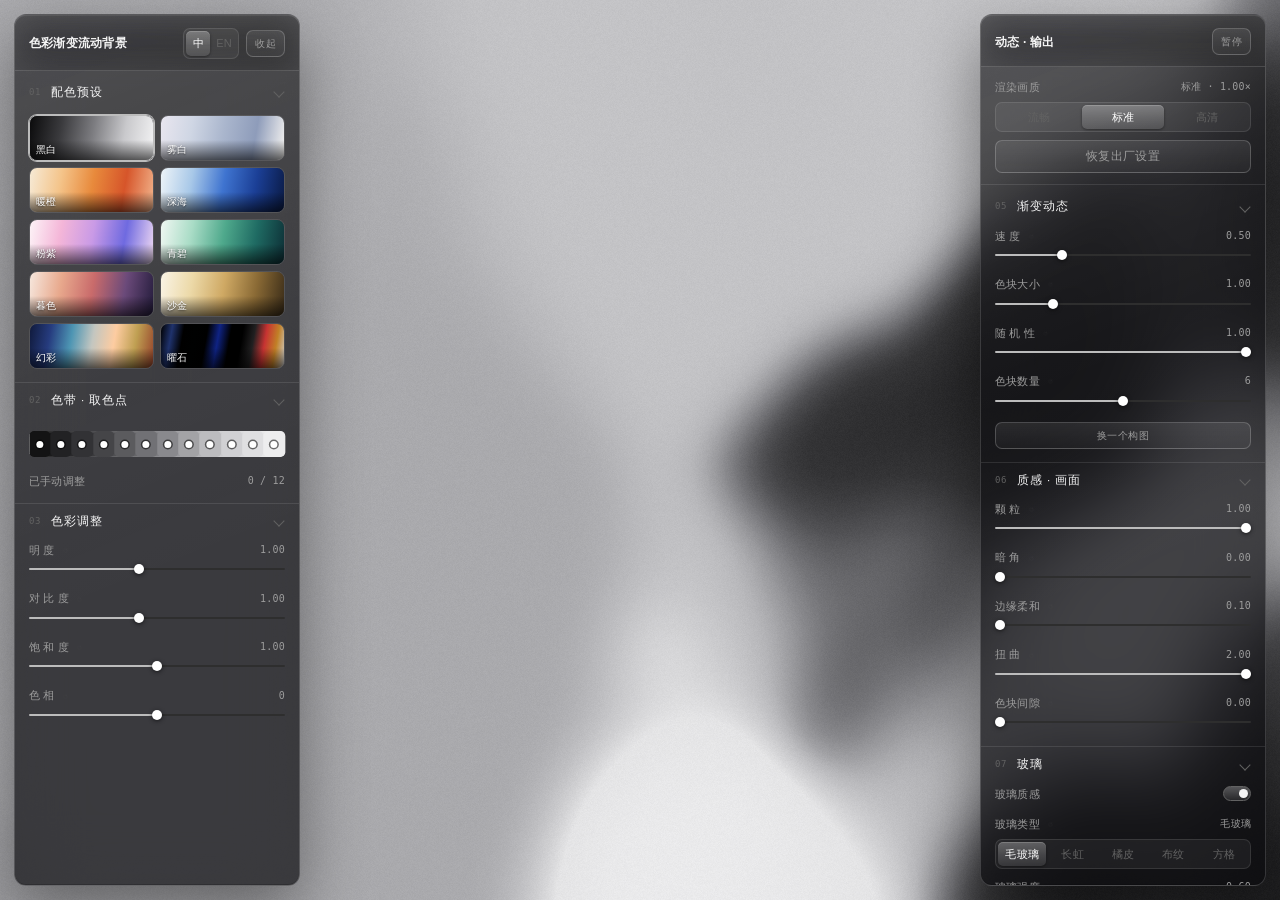
==== gradient-flow.html @ 99032307 "Initial commit: 色彩渐变流动背景 Gradient Flow 纯 WebGL 实时渲染的流动渐变背景工具，零依赖、离线可用。 含单文件分享版 gradient-flow.html 与其" ====
<!DOCTYPE html>
<html lang="zh-CN">
<head>
<meta charset="UTF-8">
<meta name="viewport" content="width=device-width, initial-scale=1.0">
<title>色彩渐变流动背景</title>
<link rel="icon" href="data:image/svg+xml,%3Csvg xmlns='http://www.w3.org/2000/svg' viewBox='0 0 32 32'%3E%3Cdefs%3E%3CradialGradient id='g' cx='35%25' cy='30%25'%3E%3Cstop offset='0' stop-color='%23f2f2f2'/%3E%3Cstop offset='1' stop-color='%23222'/%3E%3C/radialGradient%3E%3C/defs%3E%3Crect width='32' height='32' rx='7' fill='url(%23g)'/%3E%3C/svg%3E">
<style>
/* ============================================================================
   渐变流动 Gradient Flow · 设计系统
   与 ring-strands / particle-pointcloud 同一套视觉语言：
     单色阶（黑/白/灰），层级只靠明度（--ink → --ink-4）与 1px 细线建立，不靠颜色。
     唯一的彩色只出现在「图像内容本身」——色带、取色点、取样线预览。
   理由：这是个调色工具，UI 带颜色会干扰用户对画布颜色的判断。
   ============================================================================ */
:root {
  color-scheme: dark;
  --ink:    #f5f5f5;                    /* 主文字 */
  --hi:     #bcbcbc;                    /* 滑块已填充段 / 手柄 */
  --glass-1: rgba(255,255,255,.28);
  --glass-2: rgba(255,255,255,.16);
  --glass-3: rgba(255,255,255,.085);
  --ink-2:  #9c9c9c;                    /* 标签、次级文字 */
  --ink-3:  #626262;                    /* 说明文字、非激活图标 */
  --ink-4:  #2e2e2e;                    /* 滑轨未填充部分 */
  --line:   rgba(255,255,255,.10);
  --line-2: rgba(255,255,255,.20);
  /* ---- 面板玻璃（2026-10-03 第 2 轮，按用户给的 reference/玻璃UI材质参考.jpg 改）----
     基线是 rgba(10,10,10,.90) 的"黑底板"。现在拆成两块：
       · --panel-rgb / --panel-a  = 玻璃的本体色与**浓度**
       · --glass-edge / --glass-top = 参考图里那两件玻璃特征物：1px 亮边 + 内上沿高光
     ⚠️ --panel-a 不是固定值：面板一透明，文字对比度就取决于**面板底下那片画布多亮**，
     所以它由 app.js 的 glassTick()/panelAForBg() 按实测底亮度实时给（暗背景更透、亮背景更实）。
     boot() 里会立刻调 applyPanelA() 把保守值（.88，最实）写上去，所以下面这个 .62
     只是"JS 没跑起来"时的兜底值，正常看不到。 */
  --panel-rgb: 10,10,12;
  --panel-a: .62;
  --panel:  rgba(var(--panel-rgb), var(--panel-a));
  --glass-edge: rgba(255,255,255,.16);
  --glass-top:  rgba(255,255,255,.13);
  /* 玻璃上的输入底/分段底：原来是实色 #191919，那会在玻璃上贴出一块"黑补丁" */
  --field:  rgba(255,255,255,.055);
  --ease:   cubic-bezier(.32,.72,0,1);  /* 面板进出场：先快后缓，有"重量感" */
  --r-panel: 12px;                      /* 度量表：面板圆角 */
}

* { margin: 0; padding: 0; box-sizing: border-box; }
html, body {
  width: 100%; height: 100%; overflow: hidden; background: #000; color: var(--ink);
  font: 12px/1.5 -apple-system, BlinkMacSystemFont, "PingFang SC", "Microsoft YaHei", sans-serif;
  -webkit-font-smoothing: antialiased;
}

button { font: inherit; color: inherit; background: none; border: 0; cursor: pointer; }
button:focus-visible, summary:focus-visible, input:focus-visible, select:focus-visible {
  outline: 1px solid var(--ink); outline-offset: 2px;
}
input[type=range]:focus-visible { outline: none; }
input[type=range]:focus-visible::-webkit-slider-thumb { box-shadow: 0 0 0 3px rgba(255,255,255,.28); }
summary::-webkit-details-marker { display: none; }
summary { cursor: pointer; list-style: none; }
summary::-webkit-details-marker { display: none; }

/* ---------------------------------------------------------------- 画布 */
#stage { position: fixed; inset: 0; background: #000; }
#gl { position: absolute; inset: 0; width: 100%; height: 100%; display: block; }
#stage.grabbing { cursor: grabbing; }

/* 画面右下角的极简状态：分辨率 / 帧率。透明度极低，不抢画面 */
#hud {
  position: absolute; right: 14px; bottom: 12px; z-index: 3;
  font: 10px/1.4 ui-monospace, SFMono-Regular, Menlo, monospace;
  color: rgba(255,255,255,.30); letter-spacing: .04em; text-align: right;
  pointer-events: none; text-shadow: 0 1px 3px rgba(0,0,0,.5);
  opacity: 0; transition: opacity .3s var(--ease);
}
#hud.on { opacity: 1; }

/* ---------------------------------------------------------------- 面板 */
.panel {
  position: fixed; top: 14px; bottom: 14px; width: 286px; z-index: 10;
  max-height: calc(100vh - 28px);
  display: flex; flex-direction: column;
  /* 玻璃 = 半透明本体 + 一层左上向右下的白色斜光（模拟玻璃受光面）
     + 强背景模糊与提饱和（参考图里卡片背后的东西完全不可辨，却仍能看出是它） */
  background-color: var(--panel);
  background-image: linear-gradient(158deg, rgba(255,255,255,.10) 0%, rgba(255,255,255,.022) 38%, rgba(255,255,255,0) 64%);
  border: 1px solid var(--glass-edge);
  border-radius: var(--r-panel);
  backdrop-filter: blur(30px) saturate(170%);
  -webkit-backdrop-filter: blur(30px) saturate(170%);
  box-shadow: 0 26px 64px rgba(0,0,0,.42),
              inset 0 1px 0 var(--glass-top),
              inset 0 -1px 0 rgba(0,0,0,.18);
  transition: transform .42s var(--ease), opacity .3s var(--ease);
}
#panelL { left: 14px; }
#panelR { right: 14px; }
.panel.collapsed { transform: translateX(calc(-100% - 20px)); opacity: 0; pointer-events: none;
  visibility: hidden; }  /* visibility 必加：只改 opacity 的话元素还留在无障碍树里 */
#panelR.collapsed { transform: translateX(calc(100% + 20px)); }

.panel-head {
  display: flex; align-items: center; gap: 7px;
  position: sticky; top: 0; z-index: 2;
  padding: 13px 14px 11px; border-bottom: 1px solid var(--line); flex: none;
  /* sticky 标题栏必须有底，否则滚动内容会从字底下穿过去。但它也得是**玻璃**：
     一层极淡的白 + 自己的背景模糊（backdrop-filter 会连带糊掉滚到它下面的内容）。 */
  background: linear-gradient(to bottom, rgba(255,255,255,.055), rgba(255,255,255,.015));
  backdrop-filter: blur(18px) saturate(150%);
  -webkit-backdrop-filter: blur(18px) saturate(150%);
  /* 必须跟随父级圆角：sticky 标题栏自带背景，方角会盖住面板的圆角，
     在顶端露出两个"尖角"（用户实测反馈）。 */
  border-radius: var(--r-panel) var(--r-panel) 0 0;
}
/* 项目名改为 8 字（色彩渐变流动背景）后，286px 面板的一行放不下：
   收紧字距并禁止 h1 / 按钮换行（否则标题断成两行、按钮被挤成"收/起"上下两字）。2026-09-23 */
.panel-head h1 { font-size: 12px; font-weight: 600; letter-spacing: .02em; white-space: nowrap; flex: none; }
.panel-head .btn { white-space: nowrap; flex: none; }

/* 面板顶部的快捷条：常用动作放最上面，不用展开折叠分组去找 */
.toolbar { padding: 10px 14px 11px; border-bottom: 1px solid var(--line); flex: none; }
.toolbar .row { margin-top: 0; }
.toolbar .row + .seg { margin-top: 6px; }
.toolbar .btn { width: 100%; margin-top: 8px; }
/* 语言段控（中 / EN）。度量与 particle-pointcloud 的 .lang-seg 一致：
   只在面板标题栏里出现，固定宽、不许被压缩，字号比普通段控小一档。
   （原 .panel-head .tag 的"英文角标"规则随 2026-09 夜间任务"去掉标题上的英文"一并删除。） */
.lang-seg { flex: none; width: 56px; }
.lang-seg > button { padding: 3px 0; font-size: 10px; letter-spacing: .02em; }
.panel-head .sp { flex: 1; }

.body { overflow-y: auto; overflow-x: hidden; padding: 4px 0 14px; flex: 1; }
.body::-webkit-scrollbar { width: 9px; }
.body::-webkit-scrollbar-thumb { background: rgba(255,255,255,.16); border-radius: 4px; }
.body::-webkit-scrollbar-track { background: transparent; }

section { border-bottom: 1px solid var(--line); }
section:last-child { border-bottom: 0; }
.sec-head {
  display: flex; align-items: center; gap: 8px; width: 100%;
  padding: 9px 14px; text-align: left;
}
.sec-head .no {
  font: 9px/1 ui-monospace, Menlo, monospace; color: var(--ink-3);
  letter-spacing: .06em; width: 14px; flex: none;
}
.sec-head .t { font-size: 11.5px; letter-spacing: .08em; color: var(--ink); flex: 1; }
.sec-head .caret {
  width: 8px; height: 8px; border-right: 1px solid var(--ink-3); border-bottom: 1px solid var(--ink-3);
  transform: rotate(-135deg); transition: transform .28s var(--ease); margin-right: 2px;
}
section.open .sec-head .caret { transform: rotate(45deg); }
.sec-body { display: none; padding: 1px 14px 13px; }
section.open .sec-body { display: block; }

/* ---------------------------------------------------------------- 控件 */
.row { display: flex; align-items: center; gap: 8px; margin-top: 10px; }
.row:first-child { margin-top: 2px; }
/* 参数名不再 flex:1 撑满整行 —— 那是 ↺ 被顶到最右边的根因：
   名字吃掉所有剩余空间后，插在它后面的 ↺ 实际落点紧贴右对齐的读数，
   离参数名隔了半个面板（"位置太远，有点尴尬"）。改成读数自己
   margin-left:auto 靠右，名字保持内容宽度，↺ 才会紧贴名字。
   这也是 particle-pointcloud / baseline.css 的写法（.ctl-head .v）。 */
.lab { font-size: 11px; color: var(--ink-2); letter-spacing: .02em; }
.val {
  font: 10px/1 ui-monospace, Menlo, monospace; color: var(--ink-2);
  min-width: 42px; text-align: right; letter-spacing: .02em; margin-left: auto;
}

input[type=range] {
  -webkit-appearance: none; appearance: none;
  width: 100%; height: 22px; background: none; cursor: pointer; display: block;
}
input[type=range]::-webkit-slider-runnable-track {
  height: 2px; border-radius: 1px;
  background: linear-gradient(to right, var(--hi) var(--p, 0%), var(--ink-4) var(--p, 0%));
}
input[type=range]::-webkit-slider-thumb {
  -webkit-appearance: none; width: 10px; height: 10px; border-radius: 50%;
  background: #fff; border: 0; margin-top: -4px;
  box-shadow: 0 1px 4px rgba(0,0,0,.6); transition: transform .16s var(--ease);
}
input[type=range]:hover::-webkit-slider-thumb { transform: scale(1.2); }
input[type=range]:active::-webkit-slider-thumb { transform: scale(1.35); }
input[type=range]::-moz-range-track { height: 2px; border-radius: 1px; background: var(--ink-4); }
input[type=range]::-moz-range-progress { height: 2px; border-radius: 1px; background: var(--hi); }
input[type=range]::-moz-range-thumb { width: 10px; height: 10px; border: 0; border-radius: 50%; background: #fff; }

/* 分段控件：玻璃选中药（半透明白纵向渐变 + 上沿高光） */
.seg {
  display: flex; gap: 2px; padding: 2px; border-radius: 7px;
  background: var(--field); border: 1px solid var(--line);
}
.seg button {
  flex: 1; padding: 4px 2px; border-radius: 5px; font-size: 11px; letter-spacing: .02em;
  color: var(--ink-3); transition: color .18s var(--ease), background .18s var(--ease);
  white-space: nowrap;
}
.seg button:hover { color: var(--ink-2); }
.seg button.on {
  color: #fff;
  background: linear-gradient(to bottom, var(--glass-1), var(--glass-2) 55%, var(--glass-3));
  box-shadow: inset 0 1px 0 rgba(255,255,255,.16), 0 1px 3px rgba(0,0,0,.4);
}

/* 开关（switch）。⚠️ 这是本项目对「工具类UI风格」的**一次有意偏离**：
   技能规范第 6 条明确写"不用开关（switch）、不用单选按钮"——理由是会引入第三种控件语言。
   2026-09 用户明确要求"设一个开关切换玻璃的有无"，故按基线令牌实现一个最小开关：
   关闭 = 只有 1px 描边 + 灰点；打开 = 与分段控件选中态同一套"单色玻璃"填充 + 白点，
   不引入任何新的颜色或形状语言（圆角/描边宽度/过渡曲线都取自基线令牌）。
   如果哪天要回到严格基线：把这里删掉，让玻璃类型多一个「关」选项即可。 */
.tgl {
  flex: none; margin-left: auto; width: 28px; height: 15px; padding: 0;
  border: 1px solid var(--line-2); border-radius: 8px; background: none; cursor: pointer;
  position: relative; transition: background .18s var(--ease), border-color .18s var(--ease);
}
.tgl i {
  position: absolute; top: 2px; left: 2px; width: 9px; height: 9px; border-radius: 50%;
  background: var(--ink-3); transition: transform .18s var(--ease), background .18s var(--ease);
}
.tgl:hover { border-color: var(--ink-3); }
.tgl.on { background: linear-gradient(to bottom, var(--glass-1), var(--glass-3)); border-color: var(--ink-3); }
.tgl.on i { transform: translateX(13px); background: var(--ink); }
.tgl:focus-visible { outline: 1px solid var(--line-2); outline-offset: 2px; }

/* 实心按钮 = 唯一的"主操作"外观 */
.btn {
  display: inline-flex; align-items: center; justify-content: center; gap: 6px;
  padding: 7px 10px; border-radius: 7px; font-size: 11.5px; letter-spacing: .04em;
  border: 1px solid var(--line-2); color: var(--ink-2);
  background: linear-gradient(to bottom, var(--glass-3), rgba(255,255,255,.03));
  transition: color .18s var(--ease), border-color .18s var(--ease), background .18s var(--ease);
}
.btn:hover { color: var(--ink); border-color: rgba(255,255,255,.34); background: rgba(255,255,255,.08); }
.btn:active { background: rgba(255,255,255,.14); filter: brightness(.94); }
.btn.primary {
  color: #fff; background: linear-gradient(to bottom, var(--glass-1), var(--glass-2) 55%, var(--glass-3));
  box-shadow: inset 0 1px 0 rgba(255,255,255,.16);
}
.btn.wide { width: 100%; }
.btn[disabled] { opacity: .34; pointer-events: none; }
.btn.sm { padding: 5px 8px; font-size: 10px; }
.btn-row { display: flex; gap: 6px; margin-top: 10px; }
.btn-row .btn { flex: 1; }

.hint { font-size: 10.5px; line-height: 1.55; color: var(--ink-3); letter-spacing: .02em; margin-top: 9px; }
.hint b { color: var(--ink-2); font-weight: 500; }
.mono { font-family: ui-monospace, Menlo, monospace; }
.val, .sheet textarea, #pickHex { font-variant-numeric: tabular-nums; }

/* ↺ 重置：紧贴参数名，平时 .4、悬停才到 1；已在默认值上时更淡且不可点。
   工具类UI风格的核心——试错成本为零，所以每个数值参数都得有。
   ⚠️ 2026-09 用户发现"默认时显着、调完反而消失"，是本项目偏离基线的结果：
   这里原本基础不透明度写成 0（只有 .row:hover 才 .55），而 .at-default 是
   .12 —— 于是静止时"默认的看得见、改过的不悬停就看不见"，逻辑正好反了。
   现按 particle-pointcloud / baseline.css 逐行对齐：基础 .4，悬停 1，
   .at-default .12 且 pointer-events:none（规则必须排最后：与 :hover 同特异性，
   靠顺序取胜，这也是基线里不写 !important 的原因）。 */
.rv {
  align-self: center; flex: none; margin-left: -5px;
  width: 15px; height: 15px; padding: 0;
  display: inline-flex; align-items: center; justify-content: center;
  border: 1px solid transparent; border-radius: 50%; background: none;
  color: var(--ink-3); font-size: 10px; line-height: 1; cursor: pointer;
  opacity: .4; transition: opacity .18s var(--ease), color .18s var(--ease), border-color .18s var(--ease);
}
.rv:hover, .rv:focus-visible { opacity: 1; color: var(--ink); border-color: var(--line-2); }
.rv.at-default { opacity: .12; pointer-events: none; }

/* ---------------------------------------------------------------- 取样 */
#drop {
  margin: 2px 0 10px; padding: 16px 12px; border-radius: 10px; text-align: center;
  border: 1px dashed var(--line-2); background: rgba(255,255,255,.015); cursor: pointer;
  transition: border-color .2s var(--ease), background .2s var(--ease);
}
#drop:hover, #drop.drag { border-color: var(--hi); background: rgba(255,255,255,.045); }
#drop .t { font-size: 11.5px; }
#drop .s { font-size: 10px; color: var(--ink-3); margin-top: 4px; letter-spacing: .02em; }

#imgBox {
  position: relative; margin-top: 10px; border-radius: 8px; overflow: hidden;
  border: 1px solid var(--line); background: #0d0d0d; display: none;
}
#imgBox.on { display: block; }
#imgBox canvas { display: block; width: 100%; height: auto; cursor: crosshair; }
#lineSvg { position: absolute; inset: 0; width: 100%; height: 100%; pointer-events: none; }
#lineSvg .ln { stroke: #fff; stroke-width: 1.25; vector-effect: non-scaling-stroke;
  filter: drop-shadow(0 0 3px rgba(0,0,0,.9)); }
#lineSvg .h { fill: rgba(0,0,0,.45); stroke: #fff; stroke-width: 1.25; vector-effect: non-scaling-stroke; }
#lineSvg .tick { stroke: rgba(255,255,255,.55); stroke-width: 1; vector-effect: non-scaling-stroke; }

/* 色带：一段连续渐变 + 骑在上面的 12 个取色点 */
#bandWrap { position: relative; margin-top: 12px; }
#band {
  height: 26px; border-radius: 6px; border: 1px solid var(--line);
  box-shadow: inset 0 1px 0 rgba(255,255,255,.07);
}
#swatches { position: absolute; left: 0; right: 0; top: 0; height: 26px; }
.sw {
  position: absolute; top: 0; height: 26px; padding: 0; border-radius: 5px;
  transform: translateX(-50%); transition: box-shadow .16s var(--ease);
}
.sw i { display: block; width: 100%; height: 100%; border-radius: 5px; }
.sw b {
  position: absolute; left: 50%; top: 50%; width: 7px; height: 7px; margin: -3.5px 0 0 -3.5px;
  border-radius: 50%; background: #fff; box-shadow: 0 0 0 1.5px rgba(0,0,0,.55);
  transition: transform .16s var(--ease);
}
.sw:hover b, .sw.open b { transform: scale(1.5); }
.sw.edited i::after {
  content: ''; position: absolute; inset: 0; border-radius: 5px;
  box-shadow: inset 0 0 0 1px rgba(255,255,255,.85);
}
.sw .x {
  position: absolute; left: 50%; top: -15px; transform: translateX(-50%);
  width: 14px; height: 14px; line-height: 13px; text-align: center; border-radius: 50%;
  font-size: 10px; color: var(--ink); background: rgba(20,20,20,.92);
  border: 1px solid var(--line-2); display: none;
}
.sw.edited .x { display: block; }
.sw .x:hover { color: #fff; background: #333; }

/* 内联 HSV 取色器（自己画，不依赖原生 <input type=color>：
   原生面板无法在自动化环境里驱动，也无法在 Safari 上稳定 showPicker()） */
#picker {
  position: fixed; z-index: 40; width: 190px; padding: 10px; border-radius: 10px;
  background: var(--panel); border: 1px solid var(--line-2);
  backdrop-filter: blur(18px); -webkit-backdrop-filter: blur(18px);
  box-shadow: 0 16px 40px rgba(0,0,0,.6); display: none;
}
#picker.on { display: block; }
#sv { position: relative; height: 110px; border-radius: 6px; cursor: crosshair; overflow: hidden; }
#svC { display: block; width: 100%; height: 100%; }
#svDot {
  position: absolute; width: 12px; height: 12px; margin: -6px 0 0 -6px; border-radius: 50%;
  box-shadow: 0 0 0 1.5px #fff, 0 0 0 3px rgba(0,0,0,.45); pointer-events: none;
}
#hue { -webkit-appearance: none; appearance: none; width: 100%; height: 14px; margin-top: 9px;
  border-radius: 4px; cursor: pointer; background: linear-gradient(to right,
    #f00 0%, #ff0 17%, #0f0 33%, #0ff 50%, #00f 67%, #f0f 83%, #f00 100%); }
#hue::-webkit-slider-thumb { -webkit-appearance: none; width: 8px; height: 18px; border-radius: 3px;
  background: #fff; border: 0; box-shadow: 0 1px 4px rgba(0,0,0,.7); }
#hue::-moz-range-thumb { width: 8px; height: 18px; border: 0; border-radius: 3px; background: #fff; }
#pickHead { display: flex; align-items: center; gap: 7px; margin-bottom: 8px; }
#pickChip { width: 22px; height: 22px; border-radius: 5px; border: 1px solid var(--line-2); flex: none; }
#pickHex { flex: 1; background: var(--field); border: 1px solid var(--line);
  border-radius: 5px; color: var(--ink); font: 10.5px/1 ui-monospace, Menlo, monospace;
  padding: 6px 7px; letter-spacing: .04em; }
#pickHex:focus { outline: 1px solid var(--hi); outline-offset: 0; }

/* ---------------------------------------------------------------- 预设 */
#presets { display: grid; grid-template-columns: 1fr 1fr; gap: 6px; margin-top: 4px; }
.preset {
  position: relative; border-radius: 8px; overflow: hidden; height: 46px;
  border: 1px solid var(--line); transition: border-color .18s var(--ease), transform .18s var(--ease);
}
.preset:hover { border-color: var(--line-2); transform: translateY(-1px); }
.preset.on { border-color: var(--hi); box-shadow: 0 0 0 1px var(--hi); }
.preset i { position: absolute; inset: 0; }
.preset span {
  position: absolute; left: 0; right: 0; bottom: 0; padding: 3px 6px; font-size: 9.5px;
  letter-spacing: .03em; text-align: left; color: #fff;
  background: linear-gradient(to top, rgba(0,0,0,.62), rgba(0,0,0,0));
  text-shadow: 0 1px 2px rgba(0,0,0,.6);
}

/* ---------------------------------------------------------------- 弹层 */
#modal {
  position: fixed; inset: 0; z-index: 60; display: none;
  align-items: center; justify-content: center; padding: 24px;
  background: rgba(0,0,0,.66); backdrop-filter: blur(6px); -webkit-backdrop-filter: blur(6px);
}
#modal.on { display: flex; }
.sheet {
  width: min(720px, 100%); max-height: 82vh; display: flex; flex-direction: column;
  background: var(--panel); border: 1px solid var(--line-2); border-radius: 14px;
  box-shadow: 0 30px 80px rgba(0,0,0,.7); overflow: hidden;
}
.sheet header {
  display: flex; align-items: center; gap: 10px; padding: 14px 16px; border-bottom: 1px solid var(--line);
}
.sheet header h2 { font-size: 12.5px; font-weight: 600; letter-spacing: .04em; flex: 1; }
.sheet .content { padding: 16px; overflow: auto; }
.sheet textarea {
  width: 100%; height: 300px; resize: vertical; background: rgba(0,0,0,.38); color: var(--ink-2);
  border: 1px solid var(--line); border-radius: 8px; padding: 12px;
  font: 10.5px/1.6 ui-monospace, SFMono-Regular, Menlo, monospace;
}
.sheet .btn-row { margin-top: 12px; }

/* 进度条（录制时） */
#recBar {
  position: fixed; left: 50%; top: 16px; transform: translate(-50%, -30px); z-index: 30;
  display: flex; align-items: center; gap: 10px; padding: 8px 14px; border-radius: 999px;
  background: rgba(var(--panel-rgb), min(.86, calc(var(--panel-a) + .18)));
  border: 1px solid var(--glass-edge);
  backdrop-filter: blur(18px) saturate(160%); -webkit-backdrop-filter: blur(18px) saturate(160%);
  box-shadow: 0 12px 34px rgba(0,0,0,.6); opacity: 0; pointer-events: none;
  transition: opacity .3s var(--ease), transform .3s var(--ease);
}
#recBar.on { opacity: 1; transform: translate(-50%, 0); }
#recBar .dot { width: 7px; height: 7px; border-radius: 50%; background: #e05252; animation: blip 1.1s infinite; }
@keyframes blip { 0%,100% { opacity: 1; } 50% { opacity: .25; } }
#recBar .txt { font: 10.5px/1 ui-monospace, Menlo, monospace; letter-spacing: .05em; color: var(--ink-2); }

#toast {
  position: fixed; left: 50%; bottom: 26px; transform: translate(-50%, 12px); z-index: 50;
  padding: 9px 15px; border-radius: 999px; font-size: 11px; letter-spacing: .02em;
  background: rgba(var(--panel-rgb), min(.88, calc(var(--panel-a) + .20)));
  border: 1px solid var(--glass-edge); color: var(--ink);
  backdrop-filter: blur(18px) saturate(160%); -webkit-backdrop-filter: blur(18px) saturate(160%);
  box-shadow: 0 12px 34px rgba(0,0,0,.5); opacity: 0; pointer-events: none;
  transition: opacity .28s var(--ease), transform .28s var(--ease);
}
#toast.on { opacity: 1; transform: translate(-50%, 0); }

/* 底部中央的极简播放条：只在大面板都收起时出现 */

/* ---------------------------------------------------------------- 收起后的唤出按钮 */
/* 一个按钮控两侧面板；收起后它出现在右上角。（这段样式曾经在某轮重构里被误删，
   结果按钮变成普通文档流里的裸 div —— 用户反馈"收起后找不到唤回按钮"，就是这个原因。） */
#toggleBtn {
  position: fixed; top: 14px; right: 14px; z-index: 21; padding: 7px 12px;
  border: 1px solid var(--line-2); border-radius: 8px; background: var(--panel);
  backdrop-filter: blur(14px); -webkit-backdrop-filter: blur(14px);
  color: var(--ink-2); font-size: 11px; letter-spacing: .08em; cursor: pointer;
  opacity: 0; pointer-events: none;
  transform: translateY(-6px);
  transition: opacity .25s var(--ease), transform .25s var(--ease), color .15s var(--ease);
}
#toggleBtn.show { opacity: 1; pointer-events: auto; transform: none; }
#toggleBtn:hover { color: var(--ink); border-color: var(--ink); }

/* HUD：只在收起面板时出现，极低存在感 */
#hud.on { opacity: 1; }

/* ---------------------------------------------------------------- 窄屏 */
@media (max-width: 900px) {
  .panel { width: 264px; }
  #panelL, #panelR { top: auto; bottom: 14px; height: min(66vh, 520px); }
  #panelL { left: 14px; }
  #panelR { right: 14px; }
}
@media (prefers-reduced-motion: reduce) {
  * { transition-duration: .01ms !important; animation-duration: .01ms !important; }
}

</style>
</head>
<body>

<!-- 语言的真值源（视觉上的段控 #segLang 只是它的外观，见 app.js 的 bindSeg）。
     与 particle-pointcloud 同一套做法：隐藏 select + .seg.lang-seg 外壳。 -->
<select id="lang" hidden>
  <option value="zh">中文</option>
  <option value="en">English</option>
</select>

<div id="stage">
  <canvas id="gl"></canvas>
  <div id="hud"></div>
</div>

<!-- ============================ 左面板：颜色 ============================ -->
<aside class="panel" id="panelL">
  <div class="panel-head">
    <h1 data-i18n="appTitleL">色彩渐变流动背景</h1>
    <span class="sp"></span>
    <div class="seg lang-seg" id="segLang" role="group" aria-label="语言 / Language" data-i18n-aria="langLabel">
      <button type="button" data-val="zh" aria-pressed="true" title="中文">中</button>
      <button type="button" data-val="en" aria-pressed="false" title="English">EN</button>
    </div>
    <button class="btn sm" id="collapseAll" data-i18n="collapse" data-i18n-title="tCollapse"
            title="收起两侧面板（Tab）">收起</button>
  </div>

  <div class="body">
    <!-- 01 取色 -->
    <section class="open" data-sec="preset">
      <button class="sec-head" type="button"><span class="no">01</span><span class="t" data-i18n="sPreset">配色预设</span><span class="caret"></span></button>
      <div class="sec-body">
        <div id="presets"></div>
      </div>
    </section>

    <section class="open" data-sec="palette">
      <button class="sec-head" type="button"><span class="no">02</span><span class="t" data-i18n="sBand">色带 · 取色点</span><span class="caret"></span></button>
      <div class="sec-body">
        <div id="bandWrap">
          <div id="band"></div>
          <div id="swatches"></div>
        </div>
        <div class="row" style="margin-top:16px">
          <span class="lab" data-i18n="lEdited">已手动调整</span>
          <span class="val mono" id="vEdited">0 / 12</span>
        </div>
      </div>
    </section>

    <!-- 03 调色 -->
    <section class="open" data-sec="grade">
      <button class="sec-head" type="button"><span class="no">03</span><span class="t" data-i18n="sGrade">色彩调整</span><span class="caret"></span></button>
      <div class="sec-body">
        <div class="row"><span class="lab" data-i18n="lBri">明    度</span><span class="val" id="vBri">1.00</span></div>
        <input type="range" id="bri" min="0.4" max="1.8" step="0.01" value="1">
        <div class="row"><span class="lab" data-i18n="lCon">对 比 度</span><span class="val" id="vCon">1.00</span></div>
        <input type="range" id="con" min="0.4" max="1.8" step="0.01" value="1">
        <div class="row"><span class="lab" data-i18n="lSat">饱 和 度</span><span class="val" id="vSat">1.00</span></div>
        <input type="range" id="sat" min="0" max="2" step="0.01" value="1">
        <div class="row"><span class="lab" data-i18n="lHue">色    相</span><span class="val" id="vHueS">0°</span></div>
        <input type="range" id="hueS" min="-180" max="180" step="1" value="0">
      </div>
    </section>

  </div>
</aside>

<!-- ============================ 右面板：动态 ============================ -->
<aside class="panel" id="panelR">
  <div class="panel-head">
    <h1 data-i18n="appTitleR">动态 · 输出</h1>
    <span class="sp"></span>
    <button class="btn sm" id="pause" data-i18n="pause" data-i18n-title="tPause" title="空格键播放 / 暂停">暂停</button>
  </div>

  <div class="toolbar">
    <div class="row"><span class="lab" data-i18n="lQuality">渲染画质</span><span class="val mono" id="vQual">标准 · 1.0×</span></div>
    <div class="seg" id="qSeg" role="group" aria-label="渲染画质" data-i18n-aria="lQuality">
      <button data-q="0.6" data-i18n="qSmooth">流畅</button>
      <button data-q="1" class="on" data-i18n="qStd">标准</button>
      <button data-q="1.5" data-i18n="qHigh">高清</button>
    </div>
    <button class="btn" id="factory" data-i18n="factory" data-i18n-title="tFactory"
            title="色带 / 调色 / 动态 / 质感 全部回到出厂默认">恢复出厂设置</button>
  </div>

  <div class="body">
    <!-- 05 动态 -->
    <section class="open" data-sec="motion">
      <button class="sec-head" type="button"><span class="no">05</span><span class="t" data-i18n="sMotion">渐变动态</span><span class="caret"></span></button>
      <div class="sec-body">
        <div class="row"><span class="lab" data-i18n="lSpeed">速    度</span><span class="val" id="vSpeed">0.50</span></div>
        <input type="range" id="speed" min="0" max="2" step="0.01" value="0.5">
        <div class="row"><span class="lab" data-i18n="lSize">色块大小</span><span class="val" id="vSize">1.00</span></div>
        <input type="range" id="size" min="0.45" max="3" step="0.01" value="1">
        <div class="row"><span class="lab" data-i18n="lRnd">随 机 性</span><span class="val" id="vRnd">1.00</span></div>
        <input type="range" id="rnd" min="0" max="1" step="0.01" value="1">
        <div class="row">
          <span class="lab" data-i18n="lCount">色块数量</span><span class="val mono" id="vCount">6</span>
        </div>
        <input type="range" id="count" min="2" max="10" step="1" value="6">
        <div class="btn-row">
          <button class="btn sm wide" id="reseed" data-i18n="reseed" data-i18n-title="tReseed"
                  title="重新抽一次构图（换一套随机种子）">换一个构图</button>
        </div>
      </div>
    </section>

    <!-- 06 质感 -->
    <section class="open" data-sec="texture">
      <button class="sec-head" type="button"><span class="no">06</span><span class="t" data-i18n="sTexture">质感 · 画面</span><span class="caret"></span></button>
      <div class="sec-body">
        <div class="row"><span class="lab" data-i18n="lGrain">颗    粒</span><span class="val" id="vGrain">1.00</span></div>
        <input type="range" id="grain" min="0" max="1" step="0.01" value="1">
        <div class="row"><span class="lab" data-i18n="lVin">暗    角</span><span class="val" id="vVin">0.00</span></div>
        <input type="range" id="vin" min="0" max="1" step="0.01" value="0">
        <div class="row"><span class="lab" data-i18n="lSoft">边缘柔和</span><span class="val" id="vSoft">0.10</span></div>
        <input type="range" id="soft" min="0.1" max="2.5" step="0.01" value="0.1">
        <div class="row"><span class="lab" data-i18n="lWarp">扭    曲</span><span class="val" id="vWarp">2.00</span></div>
        <input type="range" id="warp" min="0" max="2" step="0.01" value="2">
        <div class="row"><span class="lab" data-i18n="lGap">色块间隙</span><span class="val" id="vGap">0.00</span></div>
        <input type="range" id="gap" min="0" max="1" step="0.01" value="0">
      </div>
    </section>

    <!-- 07 玻璃（2026-09 用户要求：从 06 质感·画面 独立成区，并加一个总开关） -->
    <section class="open" data-sec="glass">
      <button class="sec-head" type="button"><span class="no">07</span><span class="t" data-i18n="sGlass">玻    璃</span><span class="caret"></span></button>
      <div class="sec-body">
        <div class="row"><span class="lab" data-i18n="lGlassSw">玻璃质感</span><button class="tgl on" id="glassSw" type="button" role="switch" aria-checked="true" aria-label="玻璃开关" data-i18n-aria="lGlassSw"><i></i></button></div>
        <div class="row glassOnly" style="margin-top:14px"><span class="lab" data-i18n="lGlassType">玻璃类型</span><span class="val" id="vGlass">毛玻璃</span></div>
        <div class="seg glassOnly" id="glassSeg" style="margin-top:6px" role="group" aria-label="玻璃类型" data-i18n-aria="lGlassType">
          <button data-glass="0" class="on" data-i18n="gFrost">毛玻璃</button>
          <button data-glass="1" data-i18n="gReeded">长虹</button>
          <button data-glass="2" data-i18n="gPeel">橘皮</button>
          <button data-glass="3" data-i18n="gWeave">布纹</button>
          <button data-glass="4" data-i18n="gGrid">方格</button>
        </div>
        <div class="row glassOnly glassFrostOnly" style="margin-top:10px"><span class="lab" data-i18n="lFrostAmt">玻璃强度</span><span class="val" id="vFrost">0.60</span></div>
        <input type="range" id="frost" class="glassOnly glassFrostOnly" min="0" max="1" step="0.01" value="0.6">
        <div class="row glassOnly glassNonFrost" style="margin-top:10px"><span class="lab" data-i18n="lGlassSize">玻璃尺寸</span><span class="val" id="vGlassSize">1.00</span></div>
        <input type="range" id="glassSize" class="glassOnly glassNonFrost" min="0.4" max="3" step="0.01" value="1">
        <div class="row glassOnly glassNonFrost"><span class="lab" data-i18n="lGlassHi">玻璃高光</span><span class="val" id="vGlassHi">0.08</span></div>
        <input type="range" id="glassHi" class="glassOnly glassNonFrost" min="0" max="1" step="0.01" value="0.08">
      </div>
    </section>

    <!-- 08 渲染导出（2026-09 因为插入 07 玻璃而顺延） -->
    <section data-sec="out">
      <button class="sec-head" type="button"><span class="no">08</span><span class="t" data-i18n="sOut">渲染导出</span><span class="caret"></span></button>
      <div class="sec-body">
        <div class="row"><span class="lab" data-i18n="lContent">内    容</span></div>
        <div class="seg" id="expMode" role="group" aria-label="导出内容" data-i18n-aria="lContent">
          <button data-exp="anim" class="on" data-i18n="oSeq">序列</button>
          <button data-exp="still" data-i18n="oStill">单帧</button>
        </div>

        <div class="animOnly">
          <div class="row" style="margin-top:12px"><span class="lab" data-i18n="lDur">时    长</span><span class="val mono" id="vDur">6.0s</span></div>
          <input type="range" id="dur" min="1" max="30" step="0.5" value="6">
          <div class="row"><span class="lab" data-i18n="lFps">序列帧率</span></div>
          <div class="seg" id="fpsSeg" role="group" aria-label="序列帧率" data-i18n-aria="lFps">
            <button data-fps="24">24</button>
            <button data-fps="30" class="on">30</button>
            <button data-fps="60">60</button>
          </div>
        </div>

        <div class="row" style="margin-top:12px"><span class="lab" data-i18n="lRes">分 辨 率</span><span class="val mono" id="vOutSize">1920×1080</span></div>
        <div class="seg" id="sizeSeg" style="margin-top:6px" role="group" aria-label="分辨率" data-i18n-aria="lRes">
          <button data-sz="1280x720">720p</button>
          <button data-sz="1920x1080" class="on">1080p</button>
          <button data-sz="2560x1440">1440p</button>
          <button data-sz="1080x1920" data-i18n="oPortrait">竖屏</button>
        </div>

        <div class="btn-row"><button class="btn wide primary" id="btnExport" data-i18n="btnExportSeq">导出序列</button></div>
        <div class="btn-row"><button class="btn wide" id="embed" data-i18n="embed">导出网页背景代码</button></div>

      </div>
    </section>
  </div>
</aside>

<div id="toggleBtn" data-i18n="panelChip">‹ 显示面板 ›</div>

<div id="recBar"><span class="dot"></span><span class="txt" id="recTxt">录制中 0.0 / 6.0s</span><button class="btn sm" id="recStop" data-i18n="recStop">停止</button></div>
<div id="toast"></div>

<!-- 内联取色器 -->
<div id="picker">
  <div id="pickHead">
    <span id="pickChip"></span>
    <input id="pickHex" type="text" spellcheck="false" maxlength="7">
  </div>
  <div id="sv"><canvas id="svC" width="170" height="110"></canvas><span id="svDot"></span></div>
  <input id="hue" type="range" min="0" max="360" step="1" value="0">
</div>

<div id="modal">
  <div class="sheet">
    <header>
      <h2 id="mTitle">导出</h2>
      <span class="sp" style="flex:1"></span>
      <button class="btn sm" id="mClose" data-i18n="mClose">关闭</button>
    </header>
    <div class="content" id="mBody"></div>
  </div>
</div>

<script>
/* ============================================================================
   渐变流动 Gradient Flow
   单文件 WebGL2 实时渐变动画背景生成器 · 无任何外部依赖

   架构：
     颜色管线（CPU，只在颜色变化时重算）
       取样线 → 512 点带宽加权采样 → rawCurve(sRGB)
         → 12 个取色点偏移（sRGB 差值）
           → 明度/对比度/饱和度/色相
             → sRGB → linear → 512×1 LUT 纹理（NoColorSpace）
     shader（GPU，每帧）
       色块位置（噪声摆动的利萨如轨道）
         → 高斯权重混合（weight^k 而不是 exp，数值稳定、无需归一化）
           → 域扭曲（domain warp）把色团边缘揉成流动的手指状
             → 基调压暗 → LUT 取色 → 曝光 → 暗角 → TPDF 颗粒抖动 → sRGB

   为什么不用 three.js：这是单 draw call 的全屏着色器，three 只会多一层
   CORS/加载/版本负担。纯 WebGL2 双击即可运行，离线可用。
   ========================================================================== */
'use strict';

/* ============================================================ 0. 基础工具 */
const $ = id => document.getElementById(id);
const clamp = (v, a, b) => v < a ? a : v > b ? b : v;
const clamp01 = v => v < 0 ? 0 : v > 1 ? 1 : v;
const lerp = (a, b, t) => a + (b - a) * t;
const fmt = (v, n) => v.toFixed(n);

/* ============================================================ 0.5 语言（中 / EN）
   与 particle-pointcloud 同一套做法（用户 2026-09 夜间任务指定"照它的实际实现方式，
   不要另造一套交互"）：
     · 静态文案：HTML 上标 data-i18n / data-i18n-title / data-i18n-aria，
       applyLang() 一次性替换（textContent / title / aria-label 三个通道）；
     · 动态文案（滑块读数、按钮状态、toast、玻璃类型名、预设名）：由 applyLang()
       调用的 refresh* 系列重算；
     · 偏好存 localStorage['gf.lang']；
     · 隐藏的 <select id="lang"> 是唯一真值源，视觉上的 .seg.lang-seg 只是它的外观
       （bindSeg 把点击转成 select 的 change，与 particle-pointcloud 完全一致）。
   取名 tr 而不是 t：本文件里 t 到处是时间变量（着色器 / 动画 / 导出循环），tr 不会被遮蔽。 */
const I18N = {
  zh: {
    docTitle: '色彩渐变流动背景',
    appTitleL: '色彩渐变流动背景', appTitleR: '动态 · 输出',
    collapse: '收起', panelChip: '‹ 显示面板 ›', langLabel: '语言 / Language',
    pause: '暂停', play: '播放',
    tCollapse: '收起两侧面板（Tab）', tPause: '空格键播放 / 暂停',
    tFactory: '色带 / 调色 / 动态 / 质感 全部回到出厂默认', tReseed: '重新抽一次构图（换一套随机种子）',
    sPreset: '配色预设', sBand: '色带 · 取色点', sGrade: '色彩调整', sMotion: '渐变动态',
    sTexture: '质感 · 画面', sGlass: '玻璃', sOut: '渲染导出',
    lBri: '明    度', lCon: '对 比 度', lSat: '饱 和 度', lHue: '色    相',
    lEdited: '已手动调整',
    lQuality: '渲染画质', qSmooth: '流畅', qStd: '标准', qHigh: '高清',
    factory: '恢复出厂设置',
    lSpeed: '速    度', lSize: '色块大小', lRnd: '随 机 性', lCount: '色块数量', reseed: '换一个构图',
    lGrain: '颗    粒', lVin: '暗    角', lSoft: '边缘柔和', lWarp: '扭    曲', lGap: '色块间隙',
    lGlassSw: '玻璃质感', lGlassType: '玻璃类型',
    gFrost: '毛玻璃', gReeded: '长虹', gPeel: '橘皮', gWeave: '布纹', gGrid: '方格',
    lFrostAmt: '玻璃强度', lGlassSize: '玻璃尺寸', lGlassHi: '玻璃高光',
    lContent: '内    容', oSeq: '序列', oStill: '单帧',
    lDur: '时    长', lFps: '序列帧率', lRes: '分 辨 率', oPortrait: '竖屏',
    btnExportSeq: '导出序列', btnExportStill: '导出单帧', embed: '导出网页背景代码',
    recLabel: '录制中', recStop: '停止',
    mClose: '关闭', mEmbed: '网页背景代码',
    dlEmbed: '下载 background.html', copyEmbed: '复制代码',
    mEmbedNote1: '这是一个<b>可以直接双击打开、也可以直接当页面用的完整 HTML</b>——参数已经冻结在里面，零依赖、离线可用。把它存成 <span class="mono">background.html</span>，用 <span class="mono">&lt;iframe&gt;</span> 嵌进你的网页即可：',
    mEmbedNote2: '想让它在你的页面里当背景层：把 <span class="mono">&lt;canvas id="gf"&gt;</span> 和那段脚本直接粘到你的页面里，然后给 <span class="mono">#gf</span> 设 <span class="mono">position:fixed;inset:0;z-index:-1</span> 即可。',
    tAutoQuality: '已自动降低渲染分辨率以保持流畅（拖动"渲染画质"可固定）',
    tReseeded: '换了一个构图', tFactoryDone: '已恢复出厂设置',
    tDownloaded: '已下载 background.html', tCopied: '代码已复制',
    tSpeed: '速度', tSize: '色块大小',
    cfFactory: '把所有参数恢复到出厂默认？（配色、调色、动态、质感、基调都会重置）',
    cfBigExport: (total, w, h) => `这批序列约 ${total} 帧 / ${w}×${h}，预计占用 500MB 以上内存。\n建议：缩短时长或降低分辨率。\n\n仍然继续吗？`,
    recProgress: (i, n) => `渲染中 ${i} / ${n} 帧`,
    tStillExported: (w, h) => `已导出 ${w}×${h} 静帧`,
    tSeqExported: (n, fps) => `已导出 ${n} 帧 PNG 序列（${fps}fps，zip）`,
    tSwatch: n => `取色点 ${n} / ${SWATCH_N} · 点击改这一段颜色`,
    aSwatch: n => `取色点 ${n} / ${SWATCH_N} 的颜色`,
    tReset: k => `重置「${k}」为默认值`,
  },
  en: {
    docTitle: 'Gradient Flow',
    appTitleL: 'Gradient Flow', appTitleR: 'Motion · Output',
    collapse: 'Collapse', panelChip: '‹ Show panel ›', langLabel: 'Language',
    pause: 'Pause', play: 'Play',
    tCollapse: 'Collapse both panels (Tab)', tPause: 'Space to play / pause',
    tFactory: 'Reset band / grade / motion / texture to factory defaults', tReseed: 'Draw a new layout (new random seed)',
    sPreset: 'Presets', sBand: 'Band · Stops', sGrade: 'Colour grade', sMotion: 'Motion',
    sTexture: 'Texture', sGlass: 'Glass', sOut: 'Export',
    lBri: 'Brightness', lCon: 'Contrast', lSat: 'Saturation', lHue: 'Hue',
    lEdited: 'Manually edited',
    lQuality: 'Render quality', qSmooth: 'Smooth', qStd: 'Standard', qHigh: 'High',
    factory: 'Restore defaults',
    lSpeed: 'Speed', lSize: 'Blob size', lRnd: 'Randomness', lCount: 'Blob count', reseed: 'New layout',
    lGrain: 'Grain', lVin: 'Vignette', lSoft: 'Edge softness', lWarp: 'Warp', lGap: 'Blob gap',
    lGlassSw: 'Glass surface', lGlassType: 'Glass type',
    gFrost: 'Frosted', gReeded: 'Reeded', gPeel: 'Orange peel', gWeave: 'Woven', gGrid: 'Grid',
    lFrostAmt: 'Glass amount', lGlassSize: 'Glass scale', lGlassHi: 'Highlight',
    lContent: 'Content', oSeq: 'Sequence', oStill: 'Still',
    lDur: 'Duration', lFps: 'Frame rate', lRes: 'Resolution', oPortrait: 'Portrait',
    btnExportSeq: 'Export sequence', btnExportStill: 'Export still', embed: 'Export embed code',
    recLabel: 'Recording', recStop: 'Stop',
    mClose: 'Close', mEmbed: 'Embed code',
    dlEmbed: 'Download background.html', copyEmbed: 'Copy code',
    mEmbedNote1: 'A <b>complete HTML file you can double-click to open, or drop straight into a page</b> — the parameters are frozen inside it. No dependencies, works offline. Save it as <span class="mono">background.html</span> and embed it with <span class="mono">&lt;iframe&gt;</span>:',
    mEmbedNote2: 'To use it as a background layer: paste the <span class="mono">&lt;canvas id="gf"&gt;</span> element and its script into your page, then give <span class="mono">#gf</span> <span class="mono">position:fixed;inset:0;z-index:-1</span>.',
    tAutoQuality: 'Render resolution was lowered automatically to stay smooth (pick a fixed Render quality to lock it)',
    tReseeded: 'New layout drawn', tFactoryDone: 'Factory defaults restored',
    tDownloaded: 'background.html downloaded', tCopied: 'Code copied',
    tSpeed: 'Speed', tSize: 'Blob size',
    cfFactory: 'Restore every parameter to factory defaults? (presets, grade, motion and texture will all reset)',
    cfBigExport: (total, w, h) => `About ${total} frames at ${w}×${h} — this will need more than 500 MB of memory.\nTry a shorter duration or a lower resolution.\n\nContinue anyway?`,
    recProgress: (i, n) => `Rendering ${i} / ${n} frames`,
    tStillExported: (w, h) => `Exported ${w}×${h} still`,
    tSeqExported: (n, fps) => `Exported ${n} PNG frames (${fps}fps, zip)`,
    tSwatch: n => `Stop ${n} / ${SWATCH_N} · click to recolour this segment`,
    aSwatch: n => `Colour of stop ${n} / ${SWATCH_N}`,
    tReset: k => `Reset “${k}” to its default`,
  },
};
let LANG = 'zh';
try { const saved = localStorage.getItem('gf.lang'); if (saved === 'en' || saved === 'zh') LANG = saved; } catch (e) {}
const tr = k => (I18N[LANG] && I18N[LANG][k] !== undefined) ? I18N[LANG][k]
  : (I18N.zh[k] !== undefined ? I18N.zh[k] : k);
window.__GF_I18N = I18N;         // 测试钩子：检查中英词条是否一一对应
/* 玻璃类型 → i18n 键（GLASS 表里的 name 只有中文，只用于注释与旧代码；界面一律走 tr） */
const GLASS_KEY = ['gFrost', 'gReeded', 'gPeel', 'gWeave', 'gGrid'];
const glassName = i => tr(GLASS_KEY[i | 0] || GLASS_KEY[0]);
/* 预设名：中英各一份（PRESETS 里的 en 字段） */
const presetName = p => (LANG === 'en' && p.en) ? p.en : p.name;

/* mulberry32：小而够用的确定性伪随机。种子化是"换一个构图"能复现的前提。 */
function mulberry32(a) {
  return function () {
    a |= 0; a = a + 0x6D2B79F5 | 0;
    let t = Math.imul(a ^ a >>> 15, 1 | a);
    t = t + Math.imul(t ^ t >>> 7, 61 | t) ^ t;
    return ((t ^ t >>> 14) >>> 0) / 4294967296;
  };
}

/* ============================================================ 1. 色彩空间 */
const srgbToLinear = c => c <= 0.04045 ? c / 12.92 : Math.pow((c + 0.055) / 1.055, 2.4);
const linearToSrgb = c => c <= 0.0031308 ? c * 12.92 : 1.055 * Math.pow(c, 1 / 2.4) - 0.055;

function hex2rgb(hex) {
  const h = hex.replace('#', '');
  return [parseInt(h.slice(0, 2), 16) / 255, parseInt(h.slice(2, 4), 16) / 255, parseInt(h.slice(4, 6), 16) / 255];
}
function rgb2hex(r, g, b) {
  const f = v => clamp(Math.round(v * 255), 0, 255).toString(16).padStart(2, '0');
  return '#' + f(r) + f(g) + f(b);
}
function rgb2hsv(r, g, b) {
  const mx = Math.max(r, g, b), mn = Math.min(r, g, b), d = mx - mn;
  let h = 0;
  if (d > 1e-6) {
    if (mx === r) h = ((g - b) / d + (g < b ? 6 : 0));
    else if (mx === g) h = (b - r) / d + 2;
    else h = (r - g) / d + 4;
    h *= 60;
  }
  return [h, mx <= 1e-6 ? 0 : d / mx, mx];
}
function hsv2rgb(h, s, v) {
  h = ((h % 360) + 360) % 360 / 60;
  const c = v * s, x = c * (1 - Math.abs(h % 2 - 1)), m = v - c;
  const t = h < 1 ? [c, x, 0] : h < 2 ? [x, c, 0] : h < 3 ? [0, c, x]
    : h < 4 ? [0, x, c] : h < 5 ? [x, 0, c] : [c, 0, x];
  return [t[0] + m, t[1] + m, t[2] + m];
}
function srgb2oklabLike(r, g, b) {   // 只用来算感知亮度权重
  return 0.2126 * srgbToLinear(r) + 0.7152 * srgbToLinear(g) + 0.0722 * srgbToLinear(b);
}

/* ============================================================ 2. 配色预设 */
/* 每条 = 一组 sRGB 色标，沿色带均匀插值。曲线本身与图片取色共用同一套下游管线。
   en 是英文界面用的名字（中英切换时重绘预设按钮上的文字）。
   ⚠️ 色标顺序 = 色带上的顺序，不是"亮度排序"：一条预设就是一段可以来回流动的渐变色带。 */
const PRESETS = [
  { id: 'gray', name: '黑白', en: 'Mono', stops: ['#0b0b0c', '#3a3a3d', '#7c7c80', '#c9c9cc', '#f4f4f5'] },
  { id: 'mist', name: '雾白', en: 'Mist', stops: ['#e9e6ef', '#cfd6e4', '#aab6cd', '#8e9cba', '#f6f4f1'] },
  { id: 'amber', name: '暖橙', en: 'Amber', stops: ['#f6ead6', '#f4c48a', '#e88a3c', '#d6552a', '#f2b48c'] },
  { id: 'ocean', name: '深海', en: 'Ocean', stops: ['#eef4f8', '#a8c8e8', '#3f74d0', '#1b3f96', '#0a1a44'] },
  { id: 'bloom', name: '粉紫', en: 'Bloom', stops: ['#fdf3f7', '#f4b6d8', '#c99ae6', '#6f6ae0', '#f0d9f2'] },
  { id: 'jade', name: '青碧', en: 'Jade', stops: ['#f0f7f2', '#a9dcc6', '#4fa98c', '#1f6b63', '#0d2f36'] },
  { id: 'dusk', name: '暮色', en: 'Dusk', stops: ['#f6e7dd', '#e8a98d', '#c96b6b', '#6b4a7a', '#241c3c'] },
  { id: 'sand', name: '沙金', en: 'Sand', stops: ['#faf4e6', '#ecd9a8', '#cfa964', '#8a6a35', '#3a2c18'] },
  /* 2026-10-02 夜间任务：用户提供两张参考图，取色成两套配色预设。
     图片就在本项目的 reference/ 下（绝对路径与取色方法写在 README
     「两条新预设的来源：用户给的参考图」一节）：
       prism  ← reference/ba4e7c899e771bec63582a5efdbec78d.jpg（蓝橙虹彩玻璃圆环）
     色标是从图片像素里按色相分桶聚类出来的实际颜色（暗部 → 主色 → 高光 → 暖端），
     不是凭印象填的。
     2026-10-03 第 2 轮：用户点名**去掉「铬银」（chrome）**，换成他自己在界面里调好的那套 ——
     素材是 reference/新增配色.png（他自己截的 "02 色带·取色点" 那一行）。
     取法：定位 12 个色块的中心，各取 5 列 × 6 行的中位数（避开色块里的白点），
     得到的 12 个颜色**原样**当 12 个色标 —— 12 个色标在色带上的位置正好就是
     12 个色块的位置，所以预设还原出来与截图逐块一致。取样位置与结果见 README。 */
  { id: 'prism', name: '幻彩', en: 'Prism', stops: ['#101a3c', '#263c7f', '#4d95b3', '#c3c6c0', '#fdcca1', '#bf9f52', '#96432b'] },
  { id: 'obsidian', name: '曜石', en: 'Obsidian',
    stops: ['#000000', '#1f326c', '#000000', '#000101', '#000000', '#0f2383', '#000000', '#000000', '#212021', '#c73332', '#c18026', '#cfcfcf'] },
];

/* ============================================================ 3. 状态 */
const LUT_N = 512;                       // 色带采样数
const SWATCH_N = 12;                     // 骑在色带上的取色点数
const SAMPLE_BW = 6;                     // 取样线垂直带宽（像素，两侧各 6）

const state = {
  seed: 20260915,
  speed: 0.5, size: 1.0, rnd: 1.0, count: 6, map: 0.7,
  grain: 1.0, vin: 0.0, soft: 0.1, gap: 0.0, field: 3.8, warp: 2.0, frost: 0.6, warpEps: 0.02,
  /* 玻璃（2026-09）：frost 的语义从「毛玻璃强度」升级成「玻璃强度」，
     键名保持不变 —— 旧存档里的 frost 值继续有效，默认仍是 0.6。
     默认类型 0 = 毛玻璃（纯模糊）→ 出厂观感与加玻璃之前逐像素一致。
     2026-09 二次改版（用户要求）：玻璃独立成 07 区并加总开关 glassOn，
     默认**开** —— 因为"出厂观感逐字节不变"是用户更早定下的硬约束，而毛玻璃
     本来就是出厂观感的一部分；关掉才是"完全没有玻璃"。
     glassSize / glassHi 是**可调滑块**，默认值随类型走（见 GLASS 表）。
     ⚠️ 用户 2026-09 澄清过：那张表里的数（长虹 1/0.05、橘皮 0.4/0.13、布纹 0.6/0）
     是**该类型的默认值**，不是"锁死不让调"—— 切类型套默认，之后滑块照常能用。
     2026-09 夜间任务：用户点名改了三个类型的默认（长虹高光 0.08→0.05、
     橘皮 0.45/0.30→0.40/0.13、方格 1.00/0.20→0.40/0.00），表里已是新值。 */
  glassOn: true, glassType: 0, glassSize: 1.0, glassHi: 0.0,
  bri: 1, con: 1, sat: 1, hueShift: 0,
  gradMode: 1,            // 1 = 色标连续插值（无量化台阶）0 = 512 点纹理查表
  colMix: 0.25,           // 色带取色 ↔ RGB 混色的插值（越大色块越互相染色，也越灰）
  quality: 1, adaptive: true, outW: 1920, outH: 1080, dur: 6,
  preset: 'gray',
  paused: false,
};

const rawCurve = new Float32Array(LUT_N * 3);   // sRGB，图片或预设
const swatchOff = new Float32Array(SWATCH_N * 3); // sRGB 差值
const lut = new Float32Array(LUT_N * 4);        // linear RGBA（给纹理）
let lutSrgb = new Float32Array(LUT_N * 3);      // 当前显示色（含调色），给 UI
const lutSrgbExact = new Float32Array(LUT_N * 3); // 同上的浮点精确值（基准色要用它，避免量化累积）

/* ============================================================ 4. 调色管线 */
const swatchCenter = n => (n + 0.5) * (LUT_N / SWATCH_N);
const _sw = new Float32Array(SWATCH_N);

function swatchWeights(i, out) {
  let sum = 0;
  for (let n = 0; n < SWATCH_N; n++) {
    const w = clamp01(1 - Math.abs(i - swatchCenter(n)) / (LUT_N / SWATCH_N));
    out[n] = w; sum += w;
  }
  if (sum > 0) for (let n = 0; n < SWATCH_N; n++) out[n] /= sum;
  return sum;
}
const swatchEdited = n => swatchOff[n * 3] !== 0 || swatchOff[n * 3 + 1] !== 0 || swatchOff[n * 3 + 2] !== 0;
const editedCount = () => { let c = 0; for (let n = 0; n < SWATCH_N; n++) if (swatchEdited(n)) c++; return c; };

/* 色相旋转用 YIQ 矩阵（线性的近似，够用且无分支） */
function hueRotate(r, g, b, deg) {
  if (!deg) return [r, g, b];
  const a = deg * Math.PI / 180, c = Math.cos(a), s = Math.sin(a);
  const m = [
    0.213 + c * 0.787 - s * 0.213, 0.715 - c * 0.715 - s * 0.715, 0.072 - c * 0.072 + s * 0.928,
    0.213 - c * 0.213 + s * 0.143, 0.715 + c * 0.285 + s * 0.140, 0.072 - c * 0.072 - s * 0.283,
    0.213 - c * 0.213 - s * 0.787, 0.715 - c * 0.715 + s * 0.715, 0.072 + c * 0.928 + s * 0.072,
  ];
  return [m[0] * r + m[1] * g + m[2] * b, m[3] * r + m[4] * g + m[5] * b, m[6] * r + m[7] * g + m[8] * b];
}

/* 单点全流程（sRGB 进，linear 出）。顺序：取色点 → 色相 → 饱和度 → 明度 → 对比度。
   注意"取色点"改的是局部，"色彩调整"改的是整体，两者作用于不同阶段，不会互相覆盖。 */
function gradeSrgb(r, g, b, out) {
  let R = clamp01(r), G = clamp01(g), B = clamp01(b);

  let lr = srgbToLinear(R), lg = srgbToLinear(G), lb = srgbToLinear(B);
  const Y = 0.2126 * lr + 0.7152 * lg + 0.0722 * lb;

  if (state.hueShift) {
    const h = hueRotate(lr, lg, lb, state.hueShift);
    lr = clamp01(h[0]); lg = clamp01(h[1]); lb = clamp01(h[2]);
  }
  if (state.sat !== 1) {
    lr = Y + (lr - Y) * state.sat; lg = Y + (lg - Y) * state.sat; lb = Y + (lb - Y) * state.sat;
  }
  if (state.bri !== 1) { lr *= state.bri; lg *= state.bri; lb *= state.bri; }
  if (state.con !== 1) {
    // 对比度在 display 域做（(c−0.5)·k+0.5），这是「看起来对」的那个域
    let dr = clamp01(linearToSrgb(clamp01(lr))), dg = clamp01(linearToSrgb(clamp01(lg))), db = clamp01(linearToSrgb(clamp01(lb)));
    dr = clamp01((dr - 0.5) * state.con + 0.5); dg = clamp01((dg - 0.5) * state.con + 0.5); db = clamp01((db - 0.5) * state.con + 0.5);
    lr = srgbToLinear(dr); lg = srgbToLinear(dg); lb = srgbToLinear(db);
  }
  out[0] = clamp01(lr); out[1] = clamp01(lg); out[2] = clamp01(lb);
}

const _g = [0, 0, 0], _s3 = [0, 0, 0];
function rebuildLUT() {
  for (let i = 0; i < LUT_N; i++) {
    let r = rawCurve[i * 3], g = rawCurve[i * 3 + 1], b = rawCurve[i * 3 + 2];
    if (swatchWeights(i, _sw) > 0) {
      for (let n = 0; n < SWATCH_N; n++) {
        const w = _sw[n];
        if (w <= 0) continue;
        r += swatchOff[n * 3] * w; g += swatchOff[n * 3 + 1] * w; b += swatchOff[n * 3 + 2] * w;
      }
    }
      gradeSrgb(r, g, b, _g);
    lut[i * 4] = _g[0]; lut[i * 4 + 1] = _g[1]; lut[i * 4 + 2] = _g[2]; lut[i * 4 + 3] = 1;
    // UI 显示的 sRGB（调色后再转回 display 域）
    lutSrgbExact[i * 3] = clamp01(linearToSrgb(_g[0]));
    lutSrgbExact[i * 3 + 1] = clamp01(linearToSrgb(_g[1]));
    lutSrgbExact[i * 3 + 2] = clamp01(linearToSrgb(_g[2]));
    lutSrgb[i * 3] = lutSrgbExact[i * 3];
    lutSrgb[i * 3 + 1] = lutSrgbExact[i * 3 + 1];
    lutSrgb[i * 3 + 2] = lutSrgbExact[i * 3 + 2];
  }
  buildGradStops();
  uploadLUT();
  drawBand();
  drawSwatches();
  updateEditedLabel();
  saveSoon();
  renderDirty = true;
}

/* 把 512 点色带抽成 N 个色标（linear 空间）。
   色标数量少 → 相邻色标之间的过渡是纯线性插值，不可能出现量化等值线；
   顺带压掉"颜色太多"的碎斑感。抽样用等距 + 端点对齐，保证首尾就是色带两端。 */
function buildGradStops() {
  const N = gradStops.n;
  for (let k = 0; k < N; k++) {
    const u = k / (N - 1);
    const x = u * (LUT_N - 1);
    const i0 = Math.min(LUT_N - 1, Math.floor(x)), i1 = Math.min(LUT_N - 1, i0 + 1);
    const f = x - i0;
    for (let c = 0; c < 3; c++) gradStops.arr[k * 3 + c] = lerp(lut[i0 * 4 + c], lut[i1 * 4 + c], f);
  }
}
/* 色标数量固定为 12。
   曾经做成滑块，但实测它**不是"精细度"而是"换一套颜色"**：色带被切成不均匀的色段，
   均匀取 N 个点时 N 变了取到的颜色就完全不同
   （暮色预设：3→红褐、12→紫粉、32→暖橙；画面里出现的颜色数还从 1034 掉到 382）。
   预设本身只有 5 个精心配的色标，12 个采样点足够平滑，所以直接固定。 */
const GRAD_STOP_N = 12;
const gradStops = { n: GRAD_STOP_N, arr: new Float32Array(GRAD_STOP_N * 3) };
let domRGB = [0.5, 0.5, 0.5];   // 保留给将来的和谐化用，目前不参与着色

function lutSrgbIndex(n) { return swatchExactRGB(n); }   // 统一走精确值（8bit 采样只用于显示）

/* 取色点在色带上的精确颜色（浮点，不经过 8bit LUT）。
   取色器写回时的"基准色"必须用它：拿 8bit 采样值当基准，量化误差会在每次写入时
   累积，同一个目标色反复写会左右横跳（实测 #454549 ↔ #3a7ad2 来回摆）。 */
/* 取色点在色带上的精确显示色（浮点插值 lutSrgbExact）。
   必须用 lutSrgbExact 而不是 lutSrgb：后者是 8bit 精度的（给纹理用），
   相邻两点常常只差 1 级，插值出来的值和真值能差到两三个色阶 ——
   拿它当"基准色"会让改色算出的差值偏小，同一个目标色反复写就永远收敛不到正确值。
   注意：一定要取**调色之后**的值。早先图省事直接拿 rawCurve 算，
   而显示的是调色后的颜色（亮调统一掺 5% 白），基准系统性偏暗 →
   同一个目标色反复写会在两个值之间来回横跳，永远收敛不了。 */
function swatchExactRGB(n) {
  const p = swatchCenter(n) - 0.5;
  const i0 = clamp(Math.floor(p), 0, LUT_N - 1), i1 = Math.min(LUT_N - 1, i0 + 1);
  const f = p - i0;
  return [
    clamp01(lerp(lutSrgbExact[i0 * 3], lutSrgbExact[i1 * 3], f)),
    clamp01(lerp(lutSrgbExact[i0 * 3 + 1], lutSrgbExact[i1 * 3 + 1], f)),
    clamp01(lerp(lutSrgbExact[i0 * 3 + 2], lutSrgbExact[i1 * 3 + 2], f)),
  ];
}
function setRawFromStops(stops) {
  const rgb = stops.map(hex2rgb);
  const segs = rgb.length - 1;
  for (let i = 0; i < LUT_N; i++) {
    const t = i / (LUT_N - 1) * segs;
    const k = Math.min(segs - 1, Math.floor(t)), f = t - k;
    for (let c = 0; c < 3; c++) rawCurve[i * 3 + c] = lerp(rgb[k][c], rgb[k + 1][c], f);
  }
}

/* ============================================================ 6. 色带 + 取色点 UI */
const bandEl = $('band'), swWrap = $('swatches');
const swColor = [], swBtns = [];
let scanning = false;         // 取色器开着 = 基准色冻结

function buildSwatches() {
  swWrap.textContent = ''; swColor.length = 0; swBtns.length = 0;
  for (let n = 0; n < SWATCH_N; n++) {
    const b = document.createElement('button');
    b.type = 'button'; b.className = 'sw'; b.dataset.n = String(n);
    b.title = tr('tSwatch')(n + 1);
    b.setAttribute('aria-label', tr('aSwatch')(n + 1));
    const i = document.createElement('i'), dot = document.createElement('b');
    const x = document.createElement('span'); x.className = 'x'; x.dataset.clear = '1'; x.textContent = '×';
    b.append(i, dot, x);
    b.addEventListener('click', e => {
      if (e.target.closest('.x')) return;      // × 是"还原这个点"，不是"打开取色器"
      openPicker(n, b);
    });
    swWrap.appendChild(b);
    swColor.push('#000000'); swBtns.push(b);
  }
}
/* 切语言时刷新取色点的提示文字（元素在 buildSwatches 里建，这里只改文案） */
function refreshSwatchLabels() {
  swBtns.forEach((b, n) => { b.title = tr('tSwatch')(n + 1); b.setAttribute('aria-label', tr('aSwatch')(n + 1)); });
}

function drawSwatches() {
  const w = swWrap.clientWidth || 220;
  for (let n = 0; n < SWATCH_N; n++) {
    const hex = rgb2hex(...lutSrgbIndex(n));
    swColor[n] = hex;
    const b = swBtns[n]; if (!b) continue;
    b.firstElementChild.style.background = hex;
    b.style.left = ((n + 0.5) / SWATCH_N * 100).toFixed(4) + '%';
    b.style.width = Math.max(9, Math.min(30, w / SWATCH_N)) + 'px';
    b.classList.toggle('edited', swatchEdited(n));
  }
}

/* 取色点写回：offset = 目标色 − 打开取色器那一刻的基准色。
   用固定基准，连续拖动多少次都不会累积漂移（这是 ring-strands 踩过的坑）。 */
/* 取色点写回：基准色由调用方在**打开取色器/发起改色的那一刻**传入（而不是内部维护
   一份可变状态）。差值的语义是"目标色 − 基准色"，按权重叠加到色带上。
   早先内部维护 swBase 可变状态，出现过"同一个目标色反复写入在正确值与近似值之间
   来回横跳"的问题（rebuildLUT 之后精确值有极小漂移，基准停在旧值上就会把第二次
   写入算成"几乎不用改"）。改成显式传参后，这条路径没有任何隐藏状态，行为可预测。 */
function applySwatch(n, baseRGB, hex) {
  const r = hex2rgb(hex);
  const t = [r[0] - baseRGB[0], r[1] - baseRGB[1], r[2] - baseRGB[2]];
  for (let c = 0; c < 3; c++) swatchOff[n * 3 + c] = clamp(t[c], -1, 1);
  rebuildLUT();
  /* 迭代校正：色带是 512 点采样 + 权重归一化 + 整条调色，一次写入的落点与目标之间
     可能差几个色阶（相邻取色点还有权重交叠）。与其去推这个映射的解析式，不如
     直接量出偏差再补一次 —— 实测 2~3 次就完全命中，且对任何调色参数都成立。 */
  for (let pass = 0; pass < 3; pass++) {
    const cur = swatchExactRGB(n);
    let err = 0;
    for (let c = 0; c < 3; c++) err = Math.max(err, Math.abs(cur[c] - r[c]));
    if (err < 1.5 / 255) break;
    for (let c = 0; c < 3; c++) swatchOff[n * 3 + c] = clamp(swatchOff[n * 3 + c] + (r[c] - cur[c]), -1, 1);
    rebuildLUT();
  }
}

swWrap.addEventListener('click', e => {
  const x = e.target.closest('.x'); if (!x) return;
  e.preventDefault(); e.stopPropagation();
  const n = parseInt(x.parentElement.dataset.n, 10);
  swatchOff[n * 3] = swatchOff[n * 3 + 1] = swatchOff[n * 3 + 2] = 0;
  rebuildLUT();
});

/* 色带预览画布复用一个 256×1 canvas：拖调色滑杆时 rebuildLUT 会频繁调用，
   原先每次都新建 canvas + createImageData，白白制造 GC。 */
const bandCanvas = document.createElement('canvas');
bandCanvas.width = 256; bandCanvas.height = 1;
const bandCtx = bandCanvas.getContext('2d');
const bandImage = bandCtx.createImageData(256, 1);
function drawBand() {
  const im = bandImage;
  for (let x = 0; x < 256; x++) {
    const i = Math.round(x / 255 * (LUT_N - 1));
    im.data[x * 4] = Math.round(lutSrgb[i * 3] * 255);
    im.data[x * 4 + 1] = Math.round(lutSrgb[i * 3 + 1] * 255);
    im.data[x * 4 + 2] = Math.round(lutSrgb[i * 3 + 2] * 255);
    im.data[x * 4 + 3] = 255;
  }
  bandCtx.putImageData(im, 0, 0);
  bandEl.style.backgroundImage = `url(${bandCanvas.toDataURL()})`;
  bandEl.style.backgroundSize = '100% 100%';
}

function updateEditedLabel() {
  const c = editedCount();
  $('vEdited').textContent = `${c} / ${SWATCH_N}`;
  const rv = $('revert'); if (rv) rv.disabled = c === 0;
}

/* ============================================================ 7. 内联 HSV 取色器 */
const pickerEl = $('picker'), svC = $('svC'), svCtx = svC.getContext('2d');
const svDot = $('svDot'), hueEl = $('hue'), pickHex = $('pickHex'), pickChip = $('pickChip');
let pickN = -1, pickH = 0, pickS = 1, pickV = 1, pickBase = [0, 0, 0];

function drawSV() {
  const w = svC.width, h = svC.height;
  svCtx.clearRect(0, 0, w, h);
  const g1 = svCtx.createLinearGradient(0, 0, w, 0);
  g1.addColorStop(0, '#fff'); g1.addColorStop(1, `hsl(${pickH} 100% 50%)`);
  svCtx.fillStyle = g1; svCtx.fillRect(0, 0, w, h);
  const g2 = svCtx.createLinearGradient(0, 0, 0, h);
  g2.addColorStop(0, 'rgba(0,0,0,0)'); g2.addColorStop(1, '#000');
  svCtx.fillStyle = g2; svCtx.fillRect(0, 0, w, h);
  svDot.style.left = (pickS * w) + 'px';
  svDot.style.top = ((1 - pickV) * h) + 'px';
}

function openPicker(n, anchor) {
  pickN = n;
  scanning = true;
  pickBase = swatchExactRGB(n);              // 打开这一刻的基准色，冻结在局部变量里
  const hsv = rgb2hsv(...pickBase);
  pickH = hsv[0]; pickS = hsv[1]; pickV = hsv[2];
  hueEl.value = Math.round(pickH);
  drawSV();
  syncPickerUI();
  pickerEl.classList.add('on');
  const r = anchor.getBoundingClientRect();
  const pw = 190, ph = pickerEl.offsetHeight || 208;
  pickerEl.style.left = clamp(r.left + r.width / 2 - pw / 2, 10, innerWidth - pw - 10) + 'px';
  pickerEl.style.top = clamp(r.top - ph - 10, 10, innerHeight - ph - 10) + 'px';
  swBtns.forEach(b => b.classList.remove('open'));
  anchor.classList.add('open');
}
function closePicker() {
  if (!pickerEl.classList.contains('on')) return;
  pickerEl.classList.remove('on');
  swBtns.forEach(b => b.classList.remove('open'));
  pickN = -1; scanning = false;
}
function syncPickerUI() {
  const hex = rgb2hex(...hsv2rgb(pickH, pickS, pickV));
  pickHex.value = hex; pickChip.style.background = hex;
  if (pickN >= 0) applySwatch(pickN, pickBase, hex);
}
(function bindPicker() {
  let svDrag = false;
  const svMove = e => {
    const r = svC.getBoundingClientRect();
    pickS = clamp01((e.clientX - r.left) / r.width);
    pickV = clamp01(1 - (e.clientY - r.top) / r.height);
    drawSV(); syncPickerUI();
  };
  svC.addEventListener('pointerdown', e => { svDrag = true; svC.setPointerCapture(e.pointerId); svMove(e); e.preventDefault(); });
  svC.addEventListener('pointermove', e => { if (svDrag) svMove(e); });
  svC.addEventListener('pointerup', e => { svDrag = false; try { svC.releasePointerCapture(e.pointerId); } catch (err) { } });
  hueEl.addEventListener('input', () => { pickH = +hueEl.value; drawSV(); syncPickerUI(); });
  pickHex.addEventListener('change', () => {
    const v = pickHex.value.trim();
    if (!/^#?[0-9a-fA-F]{6}$/.test(v)) { syncPickerUI(); return; }
    const hsv = rgb2hsv(...hex2rgb(v.startsWith('#') ? v : '#' + v));
    pickH = hsv[0]; pickS = hsv[1]; pickV = hsv[2];
    hueEl.value = Math.round(pickH); drawSV(); syncPickerUI();
  });
  document.addEventListener('pointerdown', e => {
    if (!pickerEl.classList.contains('on')) return;
    if (pickerEl.contains(e.target) || e.target.closest('.sw')) return;
    closePicker();
  }, true);
  addEventListener('resize', closePicker);
})();

/* ============================================================ 8. WebGL */
const canvas = $('gl');
const gl = canvas.getContext('webgl2', {
  alpha: false, antialias: false, depth: false, stencil: false,
  premultipliedAlpha: false, preserveDrawingBuffer: true,   // 导出/自动化截图要和 render 在同一个同步任务里读像素
  powerPreference: 'high-performance',
});
if (!gl) {
  document.body.innerHTML = '<div style="padding:40px;font:14px/1.8 -apple-system,sans-serif;color:#eee">' +
    '这个页面需要 WebGL2（Chrome / Edge / Safari 15+ / Firefox 都支持）。<br>请换一个现代浏览器打开。</div>';
  throw new Error('no webgl2');
}

/* ---------------------------------------------------------------- 着色器
   多趟管线（毛玻璃必须要有离屏趟，单趟里做不到真正的低通）：
     ① FIELD    ：算色带坐标场 uBlend + 混色方向 chromaDir → RGBA16F 离屏纹理
     ② BLUR H/V ：对场做可分离高斯模糊（两趟）
     ③ COMPOSITE：取模糊后的场 → 查色带 → 基调/曝光/暗角 → 抖动 → 输出到画布
   frost = 0 时自动跳过 ①②，直接单趟出图（省掉两次全屏绘制）。 */

/* 共用的场计算：两个程序都 include 这段，避免两份实现走偏 */
const GLSL_FIELD = `
float hash12(vec2 p) {
  vec3 p3 = fract(vec3(p.xyx) * 0.1031);
  p3 += dot(p3, p3.yzx + 33.33);
  return fract((p3.x + p3.y) * p3.z);
}
/* 值噪声。色块位置完全由它驱动：便宜、够有机，且不会像 simplex 那样在大尺度上出现方向性纹路 */
float vnoise(vec2 p) {
  vec2 i = floor(p), f = fract(p);
  vec2 u = f * f * (3.0 - 2.0 * f);
  float a = hash12(i), b = hash12(i + vec2(1.0, 0.0));
  float c = hash12(i + vec2(0.0, 1.0)), d = hash12(i + vec2(1.0, 1.0));
  return mix(mix(a, b, u.x), mix(c, d, u.x), u.y);
}
/* 噪声梯度——把"平铺噪声"当无方向流场用。
   值噪声的梯度有个坏性质：极点附近退化成轴对齐（有限差分在 x/y 各自独立）。 */
vec2 noiseGrad(vec2 p) {
  float e = uWarpEps;
  float n0 = vnoise(p);
  return vec2(vnoise(p + vec2(e, 0.0)) - n0, vnoise(p + vec2(0.0, e)) - n0) / e;
}
/* 色块位置：利萨如漂移 + 每个色块独立的低频噪声摆动。
   纯利萨如轨道是可预测的周期运动，叠加噪声后才真正不呆板、不重复。 */
vec2 blobPos(int i, float fi, float t, vec4 A) {
  vec2 ph = vec2(A.z, A.z * 1.37 + fi * 0.61);
  vec2 pos = A.xy + (A.w * uRnd) * vec2(
    sin(t * 0.47 + ph.x * PI2),
    cos(t * 0.39 + ph.y * PI2));
  pos += (vec2(vnoise(vec2(fi * 9.7, 3.1) + t * 0.085),
               vnoise(vec2(5.3, fi * 7.9) - t * 0.073)) - 0.5)
         * (0.30 + 0.85 * uRnd);
  return pos;
}
/* 场对比扩展：以 0.5 为中心线性拉开。
   注意不能用 pow(x, 1/g)——那个在 x<0.5 时是**压缩**、x>0.5 时才扩张，
   整个场会被推向两端，实测比不扩还窄（0.32~0.59 → 0.62~0.80 那种）。 */
float fieldCurve(float x, float gain) { return 0.5 + (clamp(x, 0.0, 1.0) - 0.5) * gain; }
vec3 srgbOut(vec3 c) {
  c = max(c, vec3(0.0));
  return mix(c * 12.92, 1.055 * pow(c, vec3(1.0 / 2.4)) - 0.055, step(vec3(0.0031308), c));
}
/* 色带坐标场 + 混色方向。返回 (uField, chromaDir.xyz) */
vec4 fieldValue(vec2 uv) {
  /* ---- 域扭曲：让色团边缘从"圆形光斑"变成会流动的指状形状 ----
     方向必须是梯度**本身**，不能把梯度旋 90°：值噪声的梯度在极点附近退化成
     轴对齐的，旋 90° 后正好把它转成垂直/水平方向的条纹，全屏拉丝就是这么来的。 */
  float wAmp = (0.05 + 0.13 * uRnd) * uWarp;
  vec2 wq = uv * 1.7;
  vec2 warp = vec2(0.0);
  warp += noiseGrad(wq + vec2(0.0, uTime * 0.07));
  warp += 0.5 * noiseGrad(wq * 2.03 - vec2(uTime * 0.11, 0.0));
  warp += 0.25 * noiseGrad(wq * 4.11 + vec2(uTime * 0.16, uTime * 0.09));
  vec2 p = uv + wAmp * clamp(warp, vec2(-3.0), vec2(3.0));

  /* 第一趟：求最近块距离²（权重是相对它定义的） */
  vec2 dCache[10];
  float dMin2 = 1e9;
  int N = uCount;
  for (int i = 0; i < 10; i++) {
    if (i >= N) break;
    vec2 pos = blobPos(i, float(i), uTime, uBlobs[i]);
    vec2 dd = p - (pos - 0.5);
    /* 各向异性距离：屏幕 UV 是 aspect×1 的横长域。各向同性的欧氏距离下，
       四角离最近色块也有 ~1.4，而色块之间只隔 ~0.7 —— 远处权重彼此接近，
       场就塌成均匀中灰。把 x 距离按宽高比缩小 = 让色块影响域横向拉宽。 */
    dd.x *= uAspect;
    dCache[i] = dd;
    dMin2 = min(dMin2, dot(dd, dd));
  }
  dMin2 = max(dMin2, 4e-4);        // 防止正落在色块中心时比值爆掉

  /* 第二趟：加权混合。权重 = 0.5^((d²/dMin² − 1)·k) —— 相对最近块（尺度无关），
     且用**指数核**而不是幂律：幂律 (dMin²/d²)^k 在 d=dMin 处导数不为零，
     相邻色块的"等距线"上会出现折角，归一化后保留在场里，画面上就是硬折痕
     （把"边缘柔和"调到 0.2 也去不掉，因为那改的是强度不是光滑性）。
     指数核在 d=dMin 处导数恒为 0、处处 C∞，过渡天然是高斯那种柔雾。 */
  /* K = 权重核的"分离度"：K 越大 → 最近色块越独占 → 纯色域越大、过渡带越窄。
     两个滑块都作用在 K 上，但方向刻意不同（见 README 踩坑 36）：
       · 边缘柔和 uSoft：数值越大 → K 越小 → 过渡越宽、边界越柔。
         0.34875 是"保持出厂默认观感不变"的口径常数：
         uSoft=0.75 / size=1 时 K=0.465，与旧公式 uSoft*0.62 逐像素一致。
       · 色块大小 uSizeK：数值越大 → K 越大 → 色块更大、更分明。
         半径 r 已随 size 线性放大，而 sizeK = refR/(0.85·r) 是 r 的倒数 ——
         只看它的话 size 越大画面反而越糊（与滑块名字相反）。这里再乘 size²（JS 传进来），
         净效果 K_eff ∝ size。 */
  float K = (0.34875 / max(0.05, uSoft)) * uSizeK;
  /* 半径真正参与权重。原式 0.5^((d²/dMin²−1)·K) 只看"相对最近块的距离比"，
     半径 r 只出现在 uGap 那一项里 —— 而 gap 默认为 0，于是**色块大小滑块完全没接线**
     （用户实测"调了没用"就是这里）。现在把半径折进距离度量：
     r 相对典型块间距越大，同样距离下权重越平，影响域越宽。 */
  float refR = max(1e-3, sqrt(dMin2));
  vec3 cLin = vec3(0.0);
  float uBlend = 0.0;
  float wsum = 0.0;
  for (int i = 0; i < 10; i++) {
    if (i >= N) break;
    vec2 d = dCache[i];
    float r = max(0.12, uBlobB[i].x);
    float d2 = dot(d, d) + 3e-4;
    float sizeK = clamp(refR / (r * 0.85), 0.3, 4.0);
    float w = exp2(-(d2 / dMin2 * sizeK - 1.0) * K);
    w *= mix(1.0, smoothstep(0.0, r * r, d2), uGap);
    float u = clamp(0.5 + (uBlobB[i].y - 0.5) * uMap + uBlobB[i].z * uRnd * 0.12, 0.0, 1.0);
    cLin += w * sampleGrad(u);
    uBlend += w * u;
    wsum += w;
  }
  cLin /= max(wsum, 1e-5);
  uBlend /= max(wsum, 1e-5);

  /* ---- 配色：色带取色 + 混色，二者插值 ----
     uField 是"色带坐标的加权混合"，cMix 是"RGB 的加权混合"。
     纯 uField（在色带坐标里混合）动态范围好、颜色永远落在色带上，但色块之间
     互不染色；纯 cMix 有互相染色的活力，但明暗互相平均会塌成中间灰。
     两者插值兼顾 —— 关键是**亮度与色相走同一条路**。

     曾经用过"亮度取 uField、色相取 cMix 的单位方向再相乘"的乘性重构，
     实测那会系统性丢饱和度：参考图（中位饱和 0.41、明度集中在 0.43~0.87）
     取色后画布饱和度只剩 0.235。乘性重构在暗部尤其失真，已弃用。 */
  float uField = fieldCurve(uBlend, uFieldGain);
  return vec4(uField, cLin);
}
`;

const VS = `#version 300 es
precision highp float;
const vec2 P[3] = vec2[3](vec2(-1.0,-1.0), vec2(3.0,-1.0), vec2(-1.0,3.0));
void main() { gl_Position = vec4(P[gl_VertexID], 0.0, 1.0); }`;

const GLSL_UNIFORMS = `
precision highp float;
precision highp int;
const float PI2 = 6.2831853;
uniform vec2  uRes;        // 渲染分辨率（像素）
uniform float uTime;       // 已缩放的时间
uniform float uPix;        // 设备像素比（颗粒/模糊半径按屏幕像素走，不随画质变）
uniform float uGrainT;     // 颗粒时间（固定步进 → 胶片式跳动）
uniform vec4  uBlobs[10];  // xy=位置(0..1) z=时间偏移 w=漂移幅度
uniform vec4  uBlobB[10];  // x=半径 y=色带坐标 z=色相扰动 w=未用
uniform int   uCount;
uniform float uMap;        // 色带映射强度
uniform float uSoft;       // 边缘柔和：越大 → 权重过渡越宽（越柔）
uniform float uSizeK;      // 色块大小：= size²，越大 → 纯色域越大（越分明）
uniform float uGap;        // 色块间隙
uniform float uRnd;
uniform float uGrain;
uniform float uVignette;
uniform float uAspect;      // 画布宽高比：各向异性距离用
uniform float uFieldGain;   // 色带坐标的对比增益（不能叫 uField：着色器里 uField 是场值本身）
uniform float uWarp;        // 域扭曲幅度倍率
uniform float uWarpEps;     // 域扭曲的有限差分步长
uniform int   uDebug;
uniform sampler2D uLUT;
uniform int   uGradMode;    // 0 = 纹理查表（512 点）1 = 色标插值（连续）
uniform int   uGradN;       // 色标数量（≤ 12）
uniform vec3  uGrad[12];    // 色标颜色（linear 空间，单调排列）
` + `
/* 按色带坐标取色。
   两种模式：
     · 纹理查表 —— 512 个采样点，本质是"分段常量"，在色相变化快的区段会出现等值线
       （实测色相排序时满屏轮廓线，就是这个量化造成的）
     · 色标插值 —— 12 个色标之间线性插值，连续无台阶；色标数量少还顺带压掉了
       "颜色太多"导致的碎斑
   两者都是精确的线性插值，开销相同。 */
vec3 sampleGrad(float u) {
  if (uGradMode == 0) return texture(uLUT, vec2(clamp(u, 0.0, 1.0), 0.5)).rgb;
  float x = clamp(u, 0.0, 1.0) * float(uGradN - 1);
  int i0 = int(floor(x));
  int i1 = min(i0 + 1, uGradN - 1);
  return mix(uGrad[i0], uGrad[i1], clamp(x - float(i0), 0.0, 1.0));
}

`;

/* ① 场趟：把 (uField, chromaDir.xyz) 写进 RGBA16F 离屏纹理 */
const FS_FIELD = `#version 300 es
${GLSL_UNIFORMS}
${GLSL_FIELD}
out vec4 fragColor;
void main() {
  vec2 uv = (gl_FragCoord.xy - 0.5 * uRes) / uRes.y;
  vec4 f = fieldValue(uv);
  if (uDebug == 1) { fragColor = vec4(vec3(fieldCurve(f.x, 1.0 / uFieldGain) * 4.0), 1.0); return; }
  fragColor = f;
}`;

/* ② 可分离高斯模糊：线性插值采样，一半的采样点覆盖两倍的范围（省一半 tap） */
const FS_BLUR = `#version 300 es
${GLSL_UNIFORMS}
uniform sampler2D uFieldTex;
uniform vec2 uDir;          // 模糊方向（像素单位；另一轴为 0）
uniform float uRadius;      // 半径（像素；保留兼容，实际权重由 CPU 给）
uniform float uBlurW[96];   // CPU 预计算的高斯权重（见 JS 的 uploadBlurWeights）
uniform int   uBlurN;       // 实际 tap 数
uniform float uBlurWSum;    // 含中心项的权重和
out vec4 fragColor;
void main() {
  vec2 texel = 1.0 / uRes;
  vec4 sum = texture(uFieldTex, gl_FragCoord.xy * texel);
  /* 原先每个 tap 都在片元里算 exp；权重与像素无关，现在 CPU 算好、
     片元只做采样和乘加（96 个权重放进 uniform 数组）。 */
  for (int i = 1; i <= 96; i++) {
    if (i > uBlurN) break;
    float x = (float(i) - 0.5) * 2.0;        // 线性插值等价于在 ±0.5 处各取一次
    float w = uBlurW[i - 1];
    vec2 off = uDir * texel * x;
    sum += w * (texture(uFieldTex, gl_FragCoord.xy * texel + off)
              + texture(uFieldTex, gl_FragCoord.xy * texel - off));
  }
  fragColor = sum / uBlurWSum;
}`;

/* ③ 合成趟：查色带 → 基调 → 曝光 → 暗角 → 抖动 → sRGB → 画布 */
const FS_COMPOSITE = `#version 300 es
${GLSL_UNIFORMS}
uniform sampler2D uFieldTex;
uniform float uFrost;       // 毛玻璃强度（0 = 不模糊，省掉离屏趟）
uniform float uMix;         // 色带取色 ↔ RGB 混色 的插值（色块互染程度）
uniform vec2  uFieldRes;    // 场纹理分辨率（可能低于画布 —— 模糊趟在缩放分辨率上跑）
/* 玻璃（2026-09 加）：把「毛玻璃」从一个滑块升级成一族玻璃类型。
   uGlassAmt 沿用 state.frost（默认 0.6）—— 旧存档、旧导出物、URL 里的 frost 都还有效。 */
uniform int   uGlass;       // 类型：0=毛玻璃 1=长虹 2=橘皮 3=布纹
uniform float uGlassAmt;    // 强度（0 = 完全不加玻璃）
uniform float uGlassSize;   // 纹理尺度（越大图案越大；毛玻璃类型下不用）
uniform float uGlassHi;     // 表面高光强度
out vec4 fragColor;
/* 合成趟不 include 场计算那段，所以这里单独补上它用到的两个小工具 */
float hash12(vec2 p) {
  vec3 p3 = fract(vec3(p.xyx) * 0.1031);
  p3 += dot(p3, p3.yzx + 33.33);
  return fract((p3.x + p3.y) * p3.z);
}
vec3 srgbOut(vec3 c) {
  c = max(c, vec3(0.0));
  return mix(c * 12.92, 1.055 * pow(c, vec3(1.0 / 2.4)) - 0.055, step(vec3(0.0031308), c));
}
/* ---- 玻璃表面（2026-09）----
   参考的是真实建筑玻璃：长虹（竖向圆柱肋）、橘皮（砂面细颗粒）、布纹（菱格编织）。
   全部程序化 —— 不引入任何贴图，且图案频率按画面高度归一 → 分辨率无关
   （4K 导出与 1080p 预览的肋条数量一致，不会暴露贴图精度）。

   关键是**折射**：用高度场的梯度去位移场纹理的采样坐标，像真透镜一样把背后的
   画面拉扭；只把纹理叠在画面上只会显"脏"，不会显"玻璃"。
   每个类型用自己给出的 pitch（特征周期）做差分步长，再把位移按 pitch 归一化 ——
   这样"强度"在三种纹理之间是同一量纲（位移 ≈ 强度的 45% 个图案周期）。 */
float glassNoise(vec2 p) {                      // 2 阶 value noise（够用且便宜）
  vec2 i = floor(p), f = fract(p);
  f = f * f * (3.0 - 2.0 * f);
  float a = hash12(i), b = hash12(i + vec2(1.0, 0.0));
  float c = hash12(i + vec2(0.0, 1.0)), d = hash12(i + vec2(1.0, 1.0));
  return mix(mix(a, b, f.x), mix(c, d, f.x), f.y);
}
float glassH(vec2 p, int type, float s, out float pitch) {
  if (type == 1) {                              // 长虹：竖向圆柱肋
    pitch = 0.010 * s;
    float n = 6.2831853 / pitch;
    /* 肋距不能太完美：叠两个低频相位扰动（真实玻璃是滚压出来的，肋距不匀）。
       顺带把"完全周期"破掉，摩尔纹也轻一些。 */
    float ph = p.x * n + 0.55 * sin(p.y * 2.7) + 0.28 * sin(p.y * 6.3 + 1.7);
    return cos(ph) - 0.26 * cos(2.0 * ph);      // 二次谐波 → 柱面感（不是纯正弦）
  }
  if (type == 2) {                              // 橘皮：砂面细颗粒
    pitch = 0.005 * s;
    float q = 1.0 / pitch;
    return glassNoise(p * q) * 0.68 + glassNoise(p * q * 2.03 + 7.1) * 0.32;
  }
  if (type == 3) {                              // 布纹：45° 菱格编织
    pitch = 0.024 * s;
    float q = 6.2831853 / pitch;
    vec2 r = vec2(p.x + p.y, p.x - p.y) * q * 0.7071;
    /* 真实布纹玻璃的编织线是**弯的**、而且纹路有的地方清楚有的地方几乎看不见
       （表面本身有起伏）。所以两件事都要做：
         · 相位扰动 —— 单位必须落在"图案周期"上，早先按 uv 给 0.55 只有 9% 个周期，
           看起来还是笔直的；现在给 ~2 个 r 单位 ≈ 1/3 个格子
         · 低频调幅 —— 让纹路的清晰度随画面缓慢呼吸（参考图里就是这样） */
    r += 2.2 * vec2(sin(p.y * 3.1), sin(p.x * 2.7));
    float breathe = 0.55 + 0.45 * glassNoise(p * 2.4);
    return breathe * sin(r.x) * sin(r.y);
  }
  if (type == 4) {                              // 方格：轴对齐方砖（华夫格/蛋托表面）
    /* 0.042：对着参考图量的 —— 参考图 1308px 高、砖约 55px，55/1308 ≈ 0.042。
       （第一版按 0.018 写，渲染出来细得像布纹，格子太小反而不像"砖"。） */
    pitch = 0.042 * s;
    /* x、y 用**同一个**频率 —— 因为 p 是按画面高度归一化的，同频在屏幕上就是正方格
       （长虹只用 p.x，所以它的肋条数会随画面宽高比变化，这是有意的：真实长虹是竖向通条）。 */
    float q = 6.2831853 / pitch;
    vec2 r = p * q;
    /* 砖缝要基本是直的：不规则体现在"哪一段更亮/更暗"上（交给 breathe 调幅），
       相位扰动给小（0.16）。给大了缝会蛇形，看着像编织网而不是压花砖。 */
    r += 0.16 * vec2(sin(p.y * 2.9), sin(p.x * 2.5 + 1.1));
    /* 用 cos+cos 的蛋托，不用 sin·sin 的枕头：
         · 蛋托的缝沿轴线走（梯度只有水平/垂直）→ 屏幕上就是**轴对齐方格**
         · 枕头的梯度峰值在对角线上 → 细尺度时连成菱形网、粗尺度时变成斜向 V 形纹
           （两种尺度都实测过，都对不上参考图里横平竖直的砖缝）
       · 0.16 那条 1/4 频率分量 = 参考图里每隔 4 块砖出现的一条更重的棱线（模具的"长十字"）
       · 三次项把砖面压平、棱做陡 —— 1.9/0.9 是"再陡一点"的手调值 */
    float g = 0.5 * (cos(r.x) + cos(r.y)) + 0.16 * (cos(0.25 * r.x) + cos(0.25 * r.y));
    float gg = g * (1.9 - 0.9 * g * g);
    float breathe = 0.62 + 0.38 * glassNoise(p * 2.1);   // 成片清楚 / 成片几乎看不见
    return breathe * gg;
  }
  pitch = 0.06;                                 // 毛玻璃：只给很宽的板面起伏（配高光用）
  return glassNoise(p / pitch) * 0.6 + glassNoise(p / (pitch * 0.37) + 5.0) * 0.4;
}
void main() {
  vec2 frag = gl_FragCoord.xy;
  vec2 uv = (frag - 0.5 * uRes) / uRes.y;      // 画布 uv：暗角等视觉量用它
  /* 采样场纹理：**必须复现场趟写纹理时用的那个 uv**。
     场趟写的是 uvF = (gl_FragCoordF - 0.5*uResF) / uResF.y（uResF = 场纹理尺寸），
     所以合成里要先做同样的归一化、再映射回 0..1，不能直接用 gl_FragCoord。
     用错的表现是：低分辨率的场被放大时整体错位，画面像被"抽走"了结构
     （实测均值从 123 漂到 150、结构全平）。 */
  vec2 fieldTexel = 1.0 / uFieldRes;
  vec2 uvF = (frag - 0.5 * uRes) / uRes.y;            // 画布 uv
  vec2 fUV = clamp((uvF * uFieldRes.y + 0.5 * uFieldRes) / uFieldRes, vec2(0.0), vec2(1.0));

  /* ---- 玻璃：高度场 → 折射位移 + 高光 ----
     只在"要玻璃"时才算（默认类型是毛玻璃且强度 0.6，但它不做折射 ——
     毛玻璃的观感就是纯模糊，必须与加玻璃之前逐像素一致）。 */
  vec2 fUVd = fUV;
  float glassSpec = 0.0, glassShade = 0.0;
  /* 毛玻璃（type 0）默认不折射、高光为 0：3 次 glassH 算完完全不用。
     只有纹理玻璃（折射）或手动给了高光时才需要这段。 */
  if (uGlassAmt > 0.0001 && (uGlass != 0 || uGlassHi > 0.0001)) {
    float pit = 0.0;
    float h0 = glassH(uv, uGlass, uGlassSize, pit);
    float e = pit * 0.12;                       // 差分步长按图案周期给 → 分辨率无关
    float pa, pb;
    vec2 g = vec2(glassH(uv + vec2(e, 0.0), uGlass, uGlassSize, pa) - h0,
                  glassH(uv + vec2(0.0, e), uGlass, uGlassSize, pb) - h0) / e;
    /* 归一化到"斜率幅值 ≈ 1"（正弦高度场 |∇h|·pitch ≈ 2π），
       于是位移量可以用"图案周期的百分比"来表达，与纹理尺度无关。 */
    vec2 slope = g * pit * 0.1591549;
    if (uGlass != 0) {
      /* 0.30 = 位移是"图案周期的 30%"，这是对着参考图调准的那个量。
         2026-09 改版后四种纹理玻璃的强度**内置为 1**（不再开放调节），
         所以把它从 0.5 改成 0.30 —— 让 uGlassAmt=1 正好落在原来 0.6×0.5 的观感上，
         也就是你看到过的那些参考图效果。 */
      vec2 disp = slope * pit * (uGlassAmt * 0.30);
      /* fUV 与 uv 的换算：uv 按画布高度归一，fUV 按场纹理尺寸归一，
         所以 x 方向要多乘一个场纹理的宽高比。 */
      fUVd = clamp(fUV + disp * vec2(uFieldRes.y / uFieldRes.x, 1.0), vec2(0.0), vec2(1.0));
    }
    if (uGlassHi > 0.0001) {
      vec3 nrm = normalize(vec3(-slope * 2.4, 1.0));
      vec3 L = normalize(vec3(-0.35, 0.55, 0.75));   // 固定光源：左上偏前
      float ndl = dot(nrm, L);
      /* 圆柱面是"一侧亮、一侧暗"，只加白高光做不出参考图里那种明暗肋条，
         所以这里同时给一个**可正可负**的明暗项 + 一条细高光。
         GLASS_HI_GAIN：高光的"预设值单位"→ 内部系数的换算。预设是 0.05 / 0.13 / 0
         （用户 2026-09 给定，夜间任务改过一轮：原为 0.08 / 0.30），而这套系数当初是
         拿"高光 0.5"调准的 —— 乘 6 之后 0.05 正好回到那个观感。橘皮给 0.13 是合理的：
         砂面的高度场坡度比正弦肋条平缓，同样的高光值看上去更弱，所以它需要更大的系数
         才"看得见砂"。 */
      float hi = uGlassHi * 6.0;
      glassShade = ndl * 0.20 * hi;
      glassSpec = pow(max(ndl, 0.0), 20.0) * 0.55 * hi;
    }
  }

  /* 取场值。
     场纹理默认 1/2 分辨率，双线性放大会磨掉一点高频 —— 所以**只在需要时**补模糊：
       · 开了毛玻璃：场本来就糊，再补 3×3 只是去掉放大棱角（顺手省 16 次采样）
       · 没开毛玻璃：直接采样。再补模糊只会让锐利的色块边界更软
         （实测锐利高对比配置下 RMS 4.24 → 1.90）
     这条分支省掉的是每像素最多 25 次纹理采样。 */
  vec4 fs;
  if (uFrost > 0.5) {
    float sigma = max(1.5 * uPix / 3.0, 0.5);
    float inv2s2 = 1.0 / (2.0 * sigma * sigma);
    vec2 step5 = fieldTexel * max(vec2(1.0), uRes / uFieldRes);
    vec4 acc = vec4(0.0); float wsum = 0.0;
    for (int j = -1; j <= 1; j++) {
      for (int i = -1; i <= 1; i++) {
        vec2 o = vec2(float(i), float(j));
        float w = exp(-dot(o, o) * inv2s2);
        acc += w * texture(uFieldTex, fUVd + o * step5);
        wsum += w;
      }
    }
    fs = acc / wsum;
  } else {
    fs = texture(uFieldTex, fUVd);
  }

  if (uDebug == 3) { fragColor = vec4(uv * 0.5 + 0.5, 0.0, 1.0); return; }
  if (uDebug == 6) { fragColor = vec4(vec3(fs.x), 1.0); return; }

  float uField = fs.x;
  vec3 cMix = max(fs.yzw, vec3(0.0));
  if (uDebug == 7) { fragColor = vec4(sampleGrad(uField), 1.0); return; }
  if (uDebug == 9) { fragColor = vec4(cMix, 1.0); return; }

  /* 色带取色与混色插值；插值完再按主导色做一次"和谐化"。
     没有基调开关了 —— 明度完全由色带决定，图片里没有的黑/灰就不会出现。 */
  vec3 cLin = mix(sampleGrad(uField), cMix, uMix);

  float vig = 1.0 - uVignette * smoothstep(0.35, 1.15, length(uv));
  cLin *= vig;
  if (glassSpec > 0.0 || glassShade != 0.0)
    cLin += vec3(glassShade) + vec3(glassSpec);   // 明暗 + 细高光：加白/压暗，不动色相（uGlassHi 已在上面乘进去）

  if (uDebug == 10) { fragColor = vec4(srgbOut(cLin), 1.0); return; }   // 玻璃确定性视图（无颗粒/抖动）

  vec3 col = srgbOut(cLin);

  /* ---- 颗粒 / 抖动 ----
     8bit 输出的量化台阶在极平滑的渐变上必然显现成"断层"。两层 TPDF 抖动：
       · 固定 1.2 LSB 那一层专门打散量化（不随颗粒滑块变，关掉颗粒也不会出断层）
       · 用户颗粒那一层给质感
     TPDF（两个均匀分布相减 = 三角分布）比单层均匀噪声更有效，
     且不会像均匀噪声那样在平滑区留下可见的"沙粒感"边缘。 */
  {
    vec2 gp = floor(frag / max(uPix, 0.5));
    float n1 = hash12(gp + uGrainT * 1.7);
    float n2 = hash12(gp * 1.37 - uGrainT * 2.3 + 41.7);
    float jitter = (n1 - n2) * (1.2 / 255.0);
    float n3 = hash12(gp * 2.11 + uGrainT * 3.1);
    float n4 = hash12(gp * 0.73 - uGrainT * 1.3 + 77.3);
    float grain = (n3 - n4) * (uGrain * 4.0 / 255.0);
    col = clamp(col + jitter + grain, 0.0, 1.0);
  }
  fragColor = vec4(col, 1.0);
}`;

function compile(type, src) {
  const sh = gl.createShader(type);
  gl.shaderSource(sh, src); gl.compileShader(sh);
  if (!gl.getShaderParameter(sh, gl.COMPILE_STATUS)) {
    const log = gl.getShaderInfoLog(sh);
    console.error('shader error', log, src);
    document.body.insertAdjacentHTML('beforeend',
      `<pre style="position:fixed;left:0;right:0;bottom:0;z-index:99;max-height:40vh;overflow:auto;background:#300;color:#fdd;font:11px monospace;padding:10px">${log}</pre>`);
    throw new Error(log);
  }
  return sh;
}
function makeProgram(fsSrc) {
  const p = gl.createProgram();
  gl.attachShader(p, compile(gl.VERTEX_SHADER, VS));
  gl.attachShader(p, compile(gl.FRAGMENT_SHADER, fsSrc));
  gl.linkProgram(p);
  if (!gl.getProgramParameter(p, gl.LINK_STATUS)) {
    const log = gl.getProgramInfoLog(p);
    console.error('link error', log);
    throw new Error(log);
  }
  return p;
}
const UNIFORM_NAMES = ['uRes', 'uTime', 'uPix', 'uGrainT', 'uBlobs', 'uBlobB', 'uCount', 'uMap', 'uSoft', 'uSizeK',
  'uGap', 'uRnd', 'uGrain', 'uVignette', 'uLUT', 'uDebug', 'uAspect',
  'uFieldGain', 'uWarp', 'uWarpEps', 'uFieldRes', 'uGradMode', 'uGradN', 'uGrad', 'uMix',
  'uGlass', 'uGlassAmt', 'uGlassSize', 'uGlassHi',
  'uBlurW', 'uBlurN', 'uBlurWSum'];
/* 玻璃类型预设表（2026-09 用户要求：选一种玻璃，而不是调四种玻璃）。
   · amt  折射量：毛玻璃 null = 用 state.frost（它只有一个参数），其余内置 1
   · haze 雾量（喂给模糊半径）：毛玻璃 null = 用 state.frost（0.6 时半径 = 短边 18% × 0.6），
          其余是定值 —— 数值等于上一版 0.6 × GLASS_HAZE，所以观感与参考图那一版一致
   · size / hi 尺寸与高光：type 变化时**写进 state**（state 始终是唯一真值，
          导出物、GF.state 读到的都是实际生效的值），但没有滑块
   ⚠️ hi 是"预设单位"，着色器里乘 6 换算到内部系数（见 FS_COMPOSITE 的说明）。 */
const GLASS = [
  { name: '毛玻璃', amt: null, haze: null, size: 1.00, hi: 0.00 },
  { name: '长虹', amt: 1.00, haze: 0.09, size: 1.00, hi: 0.05 },
  { name: '橘皮', amt: 1.00, haze: 0.27, size: 0.40, hi: 0.13 },
  { name: '布纹', amt: 1.00, haze: 0.12, size: 0.60, hi: 0.00 },
  { name: '方格', amt: 1.00, haze: 0.09, size: 0.40, hi: 0.00 },
];
const glassK = () => GLASS[state.glassType | 0] || GLASS[0];
/* 关掉开关 → 三个量全归零：没有折射、没有模糊、没有高光。
   （比"强度 0"更彻底：模糊趟整个不跑，见 renderFrame 的 radius。） */
const glassAmtNow = () => !state.glassOn ? 0 : (glassK().amt ?? state.frost);
const glassHazeNow = () => !state.glassOn ? 0 : (glassK().haze ?? state.frost);
/* 尺寸/高光由类型预设写进 state —— 切类型、开机、恢复出厂、点 ↺ 都走这里
   （所以 `apply` 位一律传它：切片头 ↺、尺寸/高光两行的 ↺ 共用同一条"回到本类型预设"的语义）。
   用户之后拖动滑块即离开默认值，↺ 的 `def` 取值器（见 bindRange 调用处）会自己算出"是否在默认"，
   因此这里**不需要**再维护一份"这个类型下改过没有"的额外状态 —— 多一个可变标志位，
   就多一处可能忘了同步的幽灵键（踩坑 35 的教训）。 */
function applyGlassPreset() {
  const k = glassK();
  state.glassSize = k.size;
  state.glassHi = k.hi;
}
/* 只在**类型变化**时套预设（不是每帧/每次 syncUI 都套）：
   这样 GF.write('glassHi', x) 这类直接改值的路径仍然有效（验收脚本要用它量
   "高光真的会影响画面"），而切类型时预设一定生效。开机时 lastGlassType = -1
   → 第一次 syncUI 就把存档里的旧尺寸/高光拉回该类型的预设。 */
let lastGlassType = -1;
function syncGlassPreset() {
  if (state.glassType !== lastGlassType) { applyGlassPreset(); lastGlassType = state.glassType; }
}
function makeUniforms(p) {
  const u = {};
  for (const n of UNIFORM_NAMES) u[n] = gl.getUniformLocation(p, n);
  return u;
}
const progField = makeProgram(FS_FIELD);
const progBlur = makeProgram(FS_BLUR);
const progComposite = makeProgram(FS_COMPOSITE);
const UF = makeUniforms(progField), UB = makeUniforms(progBlur), UC = makeUniforms(progComposite);
UB.uFieldTex = gl.getUniformLocation(progBlur, 'uFieldTex');
UB.uDir = gl.getUniformLocation(progBlur, 'uDir');
UB.uRadius = gl.getUniformLocation(progBlur, 'uRadius');
UC.uFieldTex = gl.getUniformLocation(progComposite, 'uFieldTex');
UC.uFrost = gl.getUniformLocation(progComposite, 'uFrost');
const U = UC;   // 兼容旧代码里的 U.xxx 写法

/* 离屏场纹理（RGBA16F）：毛玻璃要有真正的低通，单趟着色器里做不到。
   WebGL2 里 RGBA16F 可渲染需要 EXT_color_buffer_float（下面检查，不支持就走锐利路径）。 */
const hasFloatRT = !!(gl.getExtension('EXT_color_buffer_float') || gl.getExtension('EXT_color_buffer_half_float'));
const rt = { fbo: [gl.createFramebuffer(), gl.createFramebuffer()], tex: [gl.createTexture(), gl.createTexture()], w: 0, h: 0 };
function allocRT() {
  for (let i = 0; i < 2; i++) {
    gl.bindTexture(gl.TEXTURE_2D, rt.tex[i]);
    if (hasFloatRT) gl.texImage2D(gl.TEXTURE_2D, 0, gl.RGBA16F, rt.w, rt.h, 0, gl.RGBA, gl.HALF_FLOAT, null);
    else gl.texImage2D(gl.TEXTURE_2D, 0, gl.RGBA8, rt.w, rt.h, 0, gl.RGBA, gl.UNSIGNED_BYTE, null);
    gl.texParameteri(gl.TEXTURE_2D, gl.TEXTURE_MIN_FILTER, gl.LINEAR);
    gl.texParameteri(gl.TEXTURE_2D, gl.TEXTURE_MAG_FILTER, gl.LINEAR);
    gl.texParameteri(gl.TEXTURE_2D, gl.TEXTURE_WRAP_S, gl.CLAMP_TO_EDGE);
    gl.texParameteri(gl.TEXTURE_2D, gl.TEXTURE_WRAP_T, gl.CLAMP_TO_EDGE);
    gl.bindFramebuffer(gl.FRAMEBUFFER, rt.fbo[i]);
    gl.framebufferTexture2D(gl.FRAMEBUFFER, gl.COLOR_ATTACHMENT0, gl.TEXTURE_2D, rt.tex[i], 0);
  }
  gl.bindFramebuffer(gl.FRAMEBUFFER, null);
}
/* 离屏纹理尺寸可以小于画布：
   模糊是低通，在 1/2 或 1/3 分辨率上做，结果按双线性放大回来几乎无差别，
   而成本按面积下降 4~9 倍 —— 这是这个工具最有效的一处性能优化。
   实测 3200×2000（Retina 全屏）下模糊趟占 20ms/帧，是全分辨率的锅。 */
function ensureRT(w, h) {
  if (rt.w === w && rt.h === h) return true;
  rt.w = w; rt.h = h;
  allocRT();
  return true;
}
/* 模糊分辨率：毛玻璃越强，模糊核越大，就越经得起降分辨率。
   0.6 强度 → 1/2；1.0 强度 → 1/3。上限 1（不放大分辨率）。 */
/* 场纹理的分辨率倍率。
   场是低频内容（大色块 + 柔雾），半分辨率双线性放大回来几乎看不出差别，
   但场趟的成本按面积降 4 倍 —— 而场趟是整个管线最大的开销
   （每像素要算 3 层噪声梯度 ×7 次哈希 + 10 个色块的距离）。
   原先 frost=0 时不降分辨率，等于白白多花 4 倍；现在**恒为 1/2 起**。 */
function blurScaleFor(frost) {
  if (state._blurScale) return state._blurScale;   // 仅供 A/B 验证：强制场分辨率
  return frost > 0.85 ? 1 / 3 : 1 / 2;
}
const blurScaleNow = () => blurScaleFor(glassHazeNow());   // 雾量（开关 + 类型预设）

/* 片元模糊权重在 CPU 预计算：权重只与 radius 有关，和像素无关。
   与旧 shader 逐项对应：x=(i-.5)*2、截断 x>radius*4/3+1、σ=max(radius/3,.5)。 */
const blurWeights = new Float32Array(96);
function uploadBlurWeights(u, radiusPx) {
  const sigma = Math.max(radiusPx / 3, 0.5);
  const inv2s2 = 1 / (2 * sigma * sigma);
  const maxX = radiusPx * 4 / 3 + 1;
  let n = 0, wsum = 1;
  for (let i = 1; i <= 96; i++) {
    const x = (i - 0.5) * 2;
    if (x > maxX) break;
    const w = Math.exp(-x * x * inv2s2);
    blurWeights[i - 1] = w;
    wsum += 2 * w;
    n++;
  }
  if (u.uBlurW) gl.uniform1fv(u.uBlurW, blurWeights);
  if (u.uBlurN) gl.uniform1i(u.uBlurN, n);
  if (u.uBlurWSum) gl.uniform1f(u.uBlurWSum, wsum);
}

/* LUT 纹理：512×1 RGBA8，linear 空间，NoColorSpace（着色器自己转 sRGB） */
const lutTex = gl.createTexture();
gl.bindTexture(gl.TEXTURE_2D, lutTex);
gl.texParameteri(gl.TEXTURE_2D, gl.TEXTURE_MIN_FILTER, gl.LINEAR);
gl.texParameteri(gl.TEXTURE_2D, gl.TEXTURE_MAG_FILTER, gl.LINEAR);
gl.texParameteri(gl.TEXTURE_2D, gl.TEXTURE_WRAP_S, gl.CLAMP_TO_EDGE);
gl.texParameteri(gl.TEXTURE_2D, gl.TEXTURE_WRAP_T, gl.CLAMP_TO_EDGE);
const lutBytes = new Uint8Array(LUT_N * 4);
function uploadLUT() {
  for (let i = 0; i < LUT_N * 4; i++) lutBytes[i] = Math.round(clamp01(lut[i]) * 255);
  gl.bindTexture(gl.TEXTURE_2D, lutTex);
  gl.texImage2D(gl.TEXTURE_2D, 0, gl.RGBA8, LUT_N, 1, 0, gl.RGBA, gl.UNSIGNED_BYTE, lutBytes);
}

/* ---------------------------------------------------------- 色块参数生成 */
/* 位置用黄金比 + 种子抖动撒点：比纯随机更均匀（纯随机会留下大片空白区），
   又比规则网格有机。每个色块的半径、色带坐标、色相扰动都独立随机。 */
let blobA = new Float32Array(40), blobB = new Float32Array(40);
let targetCount = state.count;      // 色块数量过渡用
const GA = Math.PI * (3 - Math.sqrt(5));

function buildBlobs() {
  const rng = mulberry32(state.seed);
  const n = state.count;
  /* 抖动网格 + 随机镜像（蓝噪声的廉价近似）。
     之前用黄金角螺旋（t·GA mod 1）撒点：点在中心附近密度天然偏高，
     多个色块"围住"画面中央 → 场在正中被迫向均值收敛，形成一个局部极值，
     画面上就是每张图正中都有一小块深色"捏点"（六套配色里全都出现，很显眼）。
     抖动网格把点均匀铺开，随机镜像让结构不至于每次都是同一套网格。 */
  const cols = Math.max(1, Math.round(Math.sqrt(n * 1.8)));   // 屏幕是横长的，列多于行
  const rows = Math.ceil(n / cols);
  for (let i = 0; i < n; i++) {
    const cx = i % cols, cy = (i / cols) | 0;
    let u = (cx + 0.5 + (rng() - 0.5) * 0.9) / cols;
    let v = (cy + 0.5 + (rng() - 0.5) * 0.9) / rows;
    if (rng() < 0.5) u = 1 - u;                                // 随机镜像：打散网格的规整感
    if (rng() < 0.5) v = 1 - v;
    blobA[i * 4] = -0.02 + u * 1.04;
    blobA[i * 4 + 1] = -0.12 + v * 1.24;                       // 纵向多铺一点，填满横长画面
    blobA[i * 4 + 2] = rng();
    blobA[i * 4 + 3] = 0.40 + rng() * 0.55;                    // 漂移幅度
    const spread = 0.22 + rng() * 0.34;
    blobB[i * 4] = 0.55 * state.size * (0.70 + rng() * 0.75) * (0.75 + spread);
    /* 色带坐标：低差异序列铺满 + 抖动。纯随机会让几个点挤在中间，
       场就永远够不到色带两端（动态范围只剩中间一截）。 */
    const uu = (i + 0.5) / n + (rng() - 0.5) * 0.5 / n;
    blobB[i * 4 + 1] = clamp01(0.075 + uu * 0.85);
    blobB[i * 4 + 2] = (rng() - 0.5) * 1.2;
    blobB[i * 4 + 3] = rng();
  }
  renderDirty = true;
}
function updateBlobRadii() {
  const rng = mulberry32(state.seed ^ 0x9e37);
  for (let i = 0; i < state.count; i++) {
    rng(); rng(); rng(); rng(); rng();          // 跳过位置用的随机数，保持半径与位置一一对应
    const spread = 0.22 + rng() * 0.34;
    blobB[i * 4] = 0.55 * state.size * (0.70 + rng() * 0.75) * (0.75 + spread);
    rng(); rng(); rng();
  }
  renderDirty = true;
}

/* 注：色块位置的 CPU 预计算做过一版，A/B 出现不可接受的画面差异，已回退；
   目前仍由 GLSL 的 blobPos() 每像素计算，留待单独调校。 */

/* ---------------------------------------------------------- 渲染循环 */
let vw = 2, vh = 2, tNow = 0, tSim = 0, last = 0, grainStep = 0, frames = 0, rafId = 0;
let renderDirty = true;
let cur = { size: state.size, rnd: state.rnd, map: state.map, soft: state.soft };
const frameCbs = [];

/* 自适应分辨率：帧时间持续偏高时自动降低渲染倍率，恢复后慢慢加回来。
   为什么需要它：窗口越大、屏幕 dpr 越高，像素越多；4K/5K 屏上即使是
   很省的管线也可能吃满 GPU。这是兜底，不是主要手段（主要手段是模糊趟降分辨率）。
   只有"用户没手动改过画质"时才介入，避免跟用户的显式选择打架。 */
const adapt = { cur: 0, samples: [], down: 0, upAt: 0, warned: false };
function adaptTick(ms) {
  if (!state.adaptive) return;
  const q = state.quality * Math.pow(0.72, adapt.down);
  if (Math.abs(q - adapt.cur) > 1e-3) {
    adapt.cur = q;
    canvas.width = 0;                      // 强制 resize 生效
    resize();
  }
  if (ms <= 0 || ms > 200) return;         // 忽略切标签页之类的大间隔
  adapt.samples.push(ms);
  if (adapt.samples.length < 40) return;
  adapt.samples.sort((a, b) => a - b);
  const med = adapt.samples[adapt.samples.length >> 1];
  adapt.samples.length = 0;
  const now = performance.now();
  if (med > 22 && adapt.down < 3) {        // 明显跟不上 60fps → 降一档
    adapt.down++; adapt.upAt = now + 8000; adapt.cur = -1;
    if (!adapt.warned) { adapt.warned = true; toast(tr('tAutoQuality')); }
  } else if (med < 13 && adapt.down > 0 && now > adapt.upAt) {
    adapt.down--; adapt.cur = -1;          // 有余量 → 慢慢加回来
  }
}

function resize() {
  const dpr = Math.min(devicePixelRatio || 1, 2) * state.quality * Math.pow(0.72, adapt.down);
  const w = Math.max(2, Math.round(innerWidth * dpr)), h = Math.max(2, Math.round(innerHeight * dpr));
  if (w === canvas.width && h === canvas.height) return;
  canvas.width = w; canvas.height = h;
  vw = w; vh = h;
  gl.viewport(0, 0, w, h);
  ensureRT(w, h);
  renderDirty = true;
  panelASkip = true;   // 画布刚重建：下一次取样不可信，跳过
}

/* 把当前参数灌进某个程序的 uniform。三个程序共用同一套 uniform 名，
   所以只写一份；uLUT / uFieldTex 这类各自独有的在后面单独设。 */
/* rw/rh = 这一趟自己的渲染分辨率（模糊趟可能小于画布）。
   uRes 必须用各自的分辨率：着色器里 uv = (gl_FragCoord - 0.5*uRes)/uRes.y，
   用错了会让场在缩放分辨率下算错位置，整幅画面偏移。
   uAspect 一律用**画布**宽高比（视觉比例），与场纹理尺寸无关。 */
/* 启动自检：着色器里声明的 uniform 必须都有来源。
   漏一个的后果是它静默保持默认值（vec2 就是 0,0）——曾把 uFieldRes 漏掉，
   合成着色器里 texel = 1/0 = Inf，画面直接塌成一片灰，却不报任何错。
   以后再加 uniform，这里会立刻抓到。 */
/* 启动自检之二：顶层 function/const/let 重复定义会静默覆盖（后者赢），
   这类错误语法完全合法、控制台也不报，只在运行时表现成"改了没用"。
   同一个坑已经踩过三次（GF.raw 重复键、normalizeCurve 重复定义、uField 同名），
   所以直接在启动时扫出来。 */
function auditDuplicates() {
  const src = document.currentScript ? document.currentScript.textContent : '';
  if (!src) return;
  const seen = new Map();
  const re = /^(?:function\s+([A-Za-z_$][\w$]*)|(?:const|let|var)\s+([A-Za-z_$][\w$]*)\s*=)/gm;
  for (const m of src.matchAll(re)) {
    const name = m[1] || m[2];
    if (seen.has(name)) window.__gfErrors.push(`顶层「${name}」重复定义（后一个会覆盖前一个）`);
    seen.set(name, 1);
  }
}

function auditUniforms() {
  const common = new Set(UNIFORM_NAMES);
  const perPass = new Set(['uFieldTex', 'uDir', 'uRadius', 'uFrost', 'uFieldRes', 'uLUT']);
  ['FS_FIELD', 'FS_BLUR', 'FS_COMPOSITE'].forEach(name => {
    const src = { FS_FIELD, FS_BLUR, FS_COMPOSITE }[name];
    for (const m of src.matchAll(/uniform\s+\w+\s+(\w+)\s*(?:\[\d+\])?\s*;/g)) {
      const u = m[1];
      if (!common.has(u) && !perPass.has(u)) {
        window.__gfErrors.push(`${name} 的 uniform「${u}」没有登记，会静默保持默认值`);
      }
    }
  });
}

function setUniforms(u, rw, rh) {
  gl.uniform2f(u.uRes, rw, rh);
  if (u.uFieldRes) gl.uniform2f(u.uFieldRes, rt.w, rt.h);   // 场纹理实际尺寸（可能低于画布）
  gl.uniform1f(u.uAspect, vw / Math.max(1, vh));
  gl.uniform1f(u.uTime, tSim);
  gl.uniform1f(u.uGrainT, grainStep);
  gl.uniform1f(u.uPix, Math.min(devicePixelRatio || 1, 2));
  gl.uniform4fv(u.uBlobs, blobA);
  gl.uniform4fv(u.uBlobB, blobB);
  gl.uniform1i(u.uCount, state.count);
  gl.uniform1f(u.uMap, cur.map);
  gl.uniform1f(u.uSoft, cur.soft);
  gl.uniform1f(u.uSizeK, cur.size * cur.size);   // 色块大小 → 权重分离度（K 整体随之缩放）
  gl.uniform1f(u.uGap, state.gap);
  gl.uniform1f(u.uRnd, cur.rnd);
  gl.uniform1f(u.uGrain, state.grain);
  gl.uniform1f(u.uVignette, state.vin);
  gl.uniform1i(u.uDebug, state._dbg | 0);
  gl.uniform1f(u.uFieldGain, state.field);
  gl.uniform1f(u.uWarp, state.warp);
  gl.uniform1f(u.uWarpEps, state.warpEps);
  if (u.uGradMode) {
    gl.uniform1f(u.uMix, state.colMix);
    gl.uniform1i(u.uGradMode, state.gradMode);
    gl.uniform1i(u.uGradN, gradStops.n);
    gl.uniform3fv(u.uGrad, gradStops.arr);
  }
  /* 玻璃只在合成趟里存在（另两趟的 location 是 null，跳过）。
     强度/雾是派生的（开关 + 类型 + frost），尺寸/高光是类型预设写进 state 的值。 */
  if (u.uGlass) {
    gl.uniform1i(u.uGlass, state.glassType | 0);
    gl.uniform1f(u.uGlassAmt, glassAmtNow());
    gl.uniform1f(u.uGlassSize, state.glassSize);
    gl.uniform1f(u.uGlassHi, state.glassHi);
  }
}
function bindTex(unit, tex) {
  gl.activeTexture(gl.TEXTURE0 + unit);
  gl.bindTexture(gl.TEXTURE_2D, tex);
}

function renderFrame() {
  /* 毛玻璃半径按"逻辑像素"给，再乘 dpr 换算到渲染像素 ——
     这样"流畅/标准/高清"三档切换不会改变观感上的模糊程度。
     半径 < 0.6 时跳过两次模糊趟（场纹理保持原样），只多一趟全屏绘制。 */
  const dpr = Math.min(devicePixelRatio || 1, 2);
  /* 半径按"逻辑像素"给：0~1 映射到 0~画面短边的 18%。
     一开始写死 26px，实测几乎看不出效果 —— 模糊半径必须与画面尺度相关：
     26px 的核施加在跨 280px 的渐变上只改变 1~2 级，等于没做。
     18% 短边在 1080p 上约 190px，macrot 上刚好把色块边界化开成柔雾。
     2026-09：雾量改成 glassHazeNow()（开关 + 类型预设）—— 关掉开关时是 0，
     半径 < 0.6 → 模糊趟整个跳过，这才是"完全没有玻璃"。 */
  const radius = glassHazeNow() * 0.18 * Math.min(vw / dpr, vh / dpr) * dpr * Math.max(0.5, state.quality);
  const doBlur = radius >= 0.6;

  /* 没有浮点离屏能力时退回"画布直出 + 不做模糊"（极老设备），
     至少画面是对的，只是没有毛玻璃。 */
  if (!hasFloatRT) {
    gl.bindFramebuffer(gl.FRAMEBUFFER, null);
    gl.viewport(0, 0, vw, vh);
    gl.useProgram(progComposite);
    setUniforms(UC, vw, vh);
    bindTex(0, lutTex); gl.uniform1i(UC.uLUT, 0);
    bindTex(1, lutTex); gl.uniform1i(UC.uFieldTex, 1);   // 退化：直接查色带
    gl.uniform1f(UC.uFrost, 0);
    gl.drawArrays(gl.TRIANGLES, 0, 3);
    frames++;
    return;
  }

  const bs = blurScaleFor(glassHazeNow());
  const bw = Math.max(2, Math.round(vw * bs)), bh = Math.max(2, Math.round(vh * bs));
  ensureRT(bw, bh);
  // ① 场 → rt0（按缩放后的尺寸算；场本身是低频的，降分辨率看不出来）
  gl.bindFramebuffer(gl.FRAMEBUFFER, rt.fbo[0]);
  gl.viewport(0, 0, bw, bh);
  gl.useProgram(progField);
  setUniforms(UF, bw, bh);
  bindTex(0, lutTex); gl.uniform1i(UF.uLUT, 0);
  gl.drawArrays(gl.TRIANGLES, 0, 3);

  // ② 可分离高斯：横向 rt0 → rt1，纵向 rt1 → rt0（半径与方向都按缩放后的像素换算）
  if (doBlur) {
    gl.useProgram(progBlur);
    setUniforms(UB, bw, bh);
    bindTex(0, rt.tex[0]); gl.uniform1i(UB.uFieldTex, 0);
    gl.uniform1f(UB.uRadius, radius * bs);
    uploadBlurWeights(UB, radius * bs);
    gl.bindFramebuffer(gl.FRAMEBUFFER, rt.fbo[1]);
    gl.uniform2f(UB.uDir, 1, 0);
    gl.drawArrays(gl.TRIANGLES, 0, 3);
    bindTex(0, rt.tex[1]);
    gl.bindFramebuffer(gl.FRAMEBUFFER, rt.fbo[0]);
    gl.uniform2f(UB.uDir, 0, 1);
    gl.drawArrays(gl.TRIANGLES, 0, 3);
  }

  // ③ 合成 → 画布
  gl.bindFramebuffer(gl.FRAMEBUFFER, null);
  gl.viewport(0, 0, vw, vh);
  gl.useProgram(progComposite);
  setUniforms(UC, vw, vh);                 // 内部会按 rt 实际尺寸设 uFieldRes
  bindTex(0, lutTex); gl.uniform1i(UC.uLUT, 0);
  bindTex(1, rt.tex[0]); gl.uniform1i(UC.uFieldTex, 1);
  gl.uniform1f(UC.uFrost, doBlur ? 1 : 0);
  gl.drawArrays(gl.TRIANGLES, 0, 3);
  renderFrame._radius = radius;
  frames++;
}

let visPaused = false;
document.addEventListener('visibilitychange', () => {
  // 切到后台就不画了（省电、省 GPU），回来重置计时避免一帧巨大的 dt
  visPaused = document.hidden;
  last = 0;
});

function frame(now) {
  rafId = requestAnimationFrame(frame);
  if (visPaused) { last = now; return; }
  if (exporting) { last = now; return; }
  const rawDt = last ? now - last : 0;
  const pw = vw, ph = vh;
  resize();
  /* 刚重建过画布缓冲 → 这一帧的内容不可信，跳过取样（否则会读到空白，玻璃白透一档） */
  if (vw !== pw || vh !== ph) panelASkip = true;
  glassTick(now);          // ★ 必须在 renderFrame() 之前：见 glassTick 上方注释①
  if (last) adaptTick(rawDt);
  const dt = last ? Math.min(0.05, rawDt / 1000) : 0;
  last = now;
  if (!state.paused) tSim += dt * state.speed;

  // 参数平滑：拖滑块时画面"呼吸"过去而不是跳过去（色块数量除外——它只能整数跳变）
  const k = 1 - Math.pow(0.001, dt);
  cur.size = lerp(cur.size, state.size, k);
  cur.rnd = lerp(cur.rnd, state.rnd, k);
  cur.map = lerp(cur.map, state.map, k);
  cur.soft = lerp(cur.soft, state.soft, k);
  if (targetCount !== state.count) { targetCount = state.count; buildBlobs(); }

  if (!state.paused) grainStep = Math.floor(tSim * 24);
  /* 暂停/静止时不再每帧重画：画面完全没变时，60fps 只是白烧 GPU。
     参数平滑还没收敛（smoothing）或刚改过参数（renderDirty）时继续画。 */
  const smoothing = Math.abs(cur.size - state.size) > 1e-3
    || Math.abs(cur.rnd - state.rnd) > 1e-3
    || Math.abs(cur.map - state.map) > 1e-3
    || Math.abs(cur.soft - state.soft) > 1e-3;
  if (!state.paused || renderDirty || smoothing) {
    renderFrame();
    renderDirty = false;
  }
  for (let i = frameCbs.length - 1; i >= 0; i--) frameCbs[i]();
  hudTick(now);
}

/* 暂停时也要能导出：画布内容靠 preserveDrawingBuffer 保住，这里不额外做事 */

/* ------------------------------------------------- 面板玻璃浓度自适应（2026-10-03 第 2 轮）
   用户反馈："两侧 UI 底部的黑色底板在渐变背景上不和谐，改成参考图这种透明玻璃材质更强的效果"。
   素材：reference/玻璃UI材质参考.jpg（浅色毛玻璃卡片：强背景模糊 + 1px 亮边 + 内上沿高光）。

   ⚠️ 为什么浓度必须**动态**算，不能写死一个更小的透明度：
   面板一旦变透明，文字对比度就不再由面板决定，而取决于**面板底下那片画布有多亮**。
   --ink-2（标签色 #9c9c9c，线性亮度 .3245）要保住 AA 的 4.5:1，合成后的面板亮度
   必须 ≤ 50（sRGB 0~255）。反推所需浓度：
       合成亮度 = a×10 + (1-a)×bg  ≤ 50        →   a ≥ (bg - 50) / (bg - 10)
   · bg = 255（雾白/沙金那种白底）   → a ≥ .84 —— 也就是说**写死任何一个小于 .84 的值，
     在浅色预设上标签都会掉到 4.5:1 以下**，而写死 .84 又跟原来的 .90 几乎没有区别，
     等于没改（用户要的"更强透明"就落空了）。
   · bg = 19（用户新加的"曜石"，实测）→ 下限 .20，玻璃几乎全透。
   所以按实测底亮度在 [.20, .88] 之间取值：暗背景极透、亮背景自动坐实。
   对一个"背景一直在流动、明暗都在变"的工具，这是唯一既满足观感又不砸掉可读性的做法。

   取样的代价与规避（这一步很关键，不然每取样一次就卡一帧）：
   gl.readPixels 会**强制等 GPU 把当前帧画完**再返回。所以：
   ① **在 frame() 的最开头读**（发出本帧任何 GL 命令之前）—— 此时上一帧早已画完、
      GPU 是闲的，readPixels 没什么可等；读到的是上一帧的画面，而玻璃浓度是慢变量，
      差一帧完全无所谓。（放在 renderFrame() 之后读，就变成"等自己刚发的那一帧"，
      在软件渲染下实测吃掉 31% 帧率。改成开头读之后同一个测法回到噪声以内。）
   ② 节流到 1.2s；底图几乎没动（暂停、或变化很慢）就逐步退避到 4s。
   ③ 值按 dt 做半衰期 0.22s 的平滑，避免边界抖动。
   实测数字见 README「面板玻璃」一节。 */
const PANEL_A_MIN = 0.20, PANEL_A_MAX = 0.88, PANEL_LUM_TARGET = 50;
let panelA = PANEL_A_MAX;          // 当前浓度（首帧取保守值：先实一点，不能先花掉）
let panelATarget = PANEL_A_MAX;    // 目标浓度
let panelABg = null;               // 最近一次实测的底亮度（0~255）
let panelAForce = null;            // 测试/对照出图用：钉死浓度，不参与自适应
let panelANext = 0;                // 下次取样的时间
let panelALastT = 0;               // 上一次 glassTick 的时间戳（算 dt，做帧率无关的平滑）
let panelAEvery = 1600;            // 取样间隔。底图没变就逐步退避到 4s（暂停看画面时几乎不读）
let panelASkip = false;            // 上一帧刚重建过画布缓冲 → 这帧的内容不可信，跳过
const PANEL_EVERY_MIN = 1600, PANEL_EVERY_MAX = 4000;

const panelAForBg = bg => Math.min(PANEL_A_MAX, Math.max(PANEL_A_MIN, (bg - PANEL_LUM_TARGET) / Math.max(1, bg - 10)));

/* 在"面板底下"那片画布上取平均亮度：每个可见面板取 3 条 1px 高的横线（上/中/下）。
   画布像素与 CSS 像素可能不同尺度（quality < 1 时画布更小），所以用 vw/innerWidth 换算，
   不假定 dpr。GL 的 y 轴朝上，所以要翻过来。 */
function samplePanelBackdrop() {
  const sx = vw / Math.max(1, innerWidth), sy = vh / Math.max(1, innerHeight);
  let sum = 0, n = 0;
  for (const id of ['panelL', 'panelR']) {
    const el = $(id);
    if (!el || el.classList.contains('collapsed')) continue;
    const r = el.getBoundingClientRect();
    if (r.width < 4 || r.height < 4) continue;
    const x0 = Math.max(0, Math.round(r.left * sx));
    const x1 = Math.min(vw, Math.round(r.right * sx));
    const w = x1 - x0;
    if (w < 8) continue;
    const buf = new Uint8Array(w * 4);
    for (const f of [0.10, 0.5, 0.90]) {
      const cy = Math.min(vh - 1, Math.max(0, Math.round((r.top + r.height * f) * sy)));
      gl.readPixels(x0, vh - 1 - cy, w, 1, gl.RGBA, gl.UNSIGNED_BYTE, buf);
      for (let i = 0; i < w; i++) {
        sum += buf[i * 4] * 0.2126 + buf[i * 4 + 1] * 0.7152 + buf[i * 4 + 2] * 0.0722;
        n++;
      }
    }
  }
  return n ? sum / n : null;
}

/* 只在 frame() 的最开头调用（见上面注释①） */
function glassTick(now) {
  if (panelAForce !== null) {                       // 对照出图：钉死，不取样
    if (panelA !== panelAForce) { panelA = panelAForce; applyPanelA(); }
    return;
  }
  if (panelASkip) { panelASkip = false; }
  else if (now >= panelANext && typeof gl !== 'undefined' && gl && !gl.isContextLost()) {
    panelANext = now + panelAEvery;
    const bg = samplePanelBackdrop();
    if (bg !== null) {
      /* 底图几乎没动（暂停 / 变化很慢）→ 把下一次取样往后推；一动就回到最短间隔 */
      panelAEvery = Math.abs(bg - (panelABg ?? -999)) < 1.5
        ? Math.min(PANEL_EVERY_MAX, panelAEvery * 2)
        : PANEL_EVERY_MIN;
      panelABg = bg; panelATarget = panelAForBg(bg);
    }
  }
  /* 平滑跟随：半衰期 0.22s 的指数逼近，**按 dt 算**而不是"每帧走固定比例" ——
     本项目其它平滑（cur.size 等）就是按 dt 的，理由一样：软件渲染下只有 2fps，
     按帧走的话 2.5 秒都靠不到目标（实测 obsidian 目标 .20、2.5 秒后还停在 .56）。 */
  const t = now || performance.now();
  const dt = panelALastT ? Math.min(0.5, (t - panelALastT) / 1000) : 0;
  panelALastT = t;
  if (Math.abs(panelATarget - panelA) > 0.001) {
    panelA += (panelATarget - panelA) * (1 - Math.pow(0.5, dt / 0.22));
    applyPanelA();
  } else if (panelA !== panelATarget) {
    panelA = panelATarget; applyPanelA();
  }
}
function applyPanelA() {
  document.documentElement.style.setProperty('--panel-a', panelA.toFixed(3));
}

/* ---------------------------------------------------------- HUD */
let fpsT = 0, fpsN = 0, fps = 0;
function hudTick(now) {
  fpsN++;
  if (now - fpsT > 500) { fps = Math.round(fpsN * 1000 / (now - fpsT)); fpsT = now; fpsN = 0; }
  const hud = $('hud');
  if (hud.classList.contains('on')) {
    const scale = (state.quality * Math.pow(0.72, adapt.down));
    /* 暂停时不再渲染，rAF 仍然在跑 —— 不能再显示 60fps 骗人。 */
    const fpsTxt = state.paused ? tr('pause') : `${fps}fps`;
    const msTxt = state.paused ? '—' : `${(1000 / Math.max(1, fps)).toFixed(1)}ms`;
    hud.textContent = `${vw}×${vh} · ${fpsTxt} · ${msTxt}`
      + (adapt.down ? ` · 自适应 ×${scale.toFixed(2)}` : '') + ` · seed ${state.seed}`;
  }
}

/* ============================================================ 9. 控件接线 */

/* 出厂默认值快照：↺ 重置回到的是**这里**，不是"上次打开时保存的值"。
   工具类UI风格里这条是硬要求——试错成本必须为零。 */
const DEFAULTS = Object.freeze({ ...state });
const resetBtns = [];        // { btn, get, def, apply }

/* ↺ 按钮：悬停参数行才显形；已在默认值时更淡且不可点（.at-default）。
   rowEl 可以是参数行本身，也可以是整个分组体（此时取其中第一个带 .val 的行）。
   注意：参数行本身就是 .row —— 早先写成 rowEl.querySelector('.row') 恒为 null，
   于是十几个滑块只剩两个侥幸挂上（那俩传的是 .sec-body），排查了很久。
   def：可选的"当前默认值"取值器。玻璃的尺寸/高光**每种类型各有自己的默认值**
   （长虹 1.00/0.05、橘皮 0.40/0.13 …），所以这两行的 ↺ 必须回到**当前类型的默认**，
   而不是 DEFAULTS 里那个全局值 —— 否则在橘皮下点 ↺ 会跳到 1.00/0.00，
   那是长虹和毛玻璃的数，对橘皮毫无意义。 */
function attachReset(rowEl, key, apply, def) {
  const head = rowEl.classList.contains('row') ? rowEl : rowEl.querySelector('.row');
  if (!head) return;
  const val = head.querySelector('.val');
  if (!val) return;
  const btn = document.createElement('button');
  btn.type = 'button'; btn.className = 'rv'; btn.textContent = '↺';
  btn.title = tr('tReset')(key);
  btn.setAttribute('aria-label', `重置 ${key}`);
  btn.addEventListener('click', () => {
    state[key] = def ? def() : DEFAULTS[key];
    if (apply) apply();
    syncUI(); saveSoon();
  });
  /* 插到参数名（.lab）之后、读数之前 —— 读数保持最右对齐。
     显式用 val 做参照物，不用 lab.nextSibling：参数行跨行书写时
     它是个空白文本节点，位置虽然一样，但读起来会以为插错了地方。 */
  head.insertBefore(btn, val);
  resetBtns.push({ btn, key, def, apply });
}
function refreshResets() {
  for (const r of resetBtns) {
    const same = r.def ? Math.abs((state[r.key] ?? 0) - r.def()) < 1e-9
      : (r.get ? r.get() : Math.abs((state[r.key] ?? 0) - DEFAULTS[r.key]) < 1e-9);
    r.btn.classList.toggle('at-default', same);
  }
}

function bindRange(id, key, labelId, digits, after, def) {
  const el = $(id), lab = labelId ? $(labelId) : null;
  /* 控件可能已被移除（改版时 HTML 删了、JS 还在绑）——返回空壳，
     别让一句 addEventListener 把整个模块后半段炸掉。 */
  if (!el) { console.warn('bindRange: 找不到控件', id); return { el: null, sync: () => { } }; }
  const paint = () => {
    const p = (el.value - el.min) / (el.max - el.min) * 100;
    el.style.setProperty('--p', p.toFixed(2) + '%');
  };
  const upd = () => {
    state[key] = parseFloat(el.value);
    if (lab) lab.textContent = digits === 2 ? fmt(state[key], 2) : fmt(state[key], digits);
    paint();
  };
  el.addEventListener('input', () => { upd(); if (after) after(); saveSoon(); refreshResets(); renderDirty = true; });
  upd();
  const scope = el.closest('.sec-body');
  if (scope) {
    /* 取"最后一个排在滑块之前的 .row"——也就是紧邻它上面那一行。
       早先用 find() 取的是**第一个**满足条件的行，于是同一分组里
       多个滑块的 ↺ 会全部挤到最上面那一行；而"取色范围"那组没有更靠前的行，
       find 返回 undefined，下一句 hiReset.key = null 直接抛错，
       整个模块后半段（键盘快捷键、分区折叠）就再也没执行 —— 一个定位写错，
       表现成"键盘完全没反应"，绕了很久。 */
    const row = [...scope.children]
      .filter(r => r.classList.contains('row') && r.querySelector('.val')
        && (r.compareDocumentPosition(el) & Node.DOCUMENT_POSITION_FOLLOWING))
      .pop();
    if (row) attachReset(row, key, after, def);
  }
  /* sync() 是"外部改了 state，把控件拉回来"的唯一入口（键盘快捷键、
     GF.write、GF.resetAll、载入存档都走它）。这里必须顺带刷新 ↺ 的显隐，
     否则按方向键改了值、滑块动了，↺ 还停在"默认"的淡态 ——
     用户看到的正是"调完参数 ↺ 反而没了"（第二个成因，2026-09 修）。 */
  return { el, sync: () => { el.value = state[key]; upd(); refreshResets(); renderDirty = true; } };
}

const ctl = {};
ctl.speed = bindRange('speed', 'speed', 'vSpeed', 2);
ctl.size = bindRange('size', 'size', 'vSize', 2, updateBlobRadii);
ctl.rnd = bindRange('rnd', 'rnd', 'vRnd', 2);
ctl.grain = bindRange('grain', 'grain', 'vGrain', 2);
ctl.vin = bindRange('vin', 'vin', 'vVin', 2);
ctl.soft = bindRange('soft', 'soft', 'vSoft', 2);
ctl.warp = bindRange('warp', 'warp', 'vWarp', 2);
ctl.frost = bindRange('frost', 'frost', 'vFrost', 2);
/* 玻璃尺寸/高光：滑块是**可调的**，默认值随类型走。
   · def = 当前类型的预设值 → ↺ 回到的是"这种玻璃该有的值"（不是全局默认）
   · 签名同 bindRange(id, key, labelId, digits, after, def)
   ⚠️ 这里**不能**把 applyGlassPreset 当 after 传：after 是在 upd() **之后**跑的，
   而 applyGlassPreset 会把 state 写回类型预设 —— 于是每拖一格都被默认值覆盖，
   滑块显示动了、state 纹丝不动（实测踩过：读数 2.40、state 仍是 1.00）。 */
ctl.glassSize = bindRange('glassSize', 'glassSize', 'vGlassSize', 2, null, () => glassK().size);
ctl.glassHi = bindRange('glassHi', 'glassHi', 'vGlassHi', 2, null, () => glassK().hi);
ctl.gap = bindRange('gap', 'gap', 'vGap', 2);
ctl.bri = bindRange('bri', 'bri', 'vBri', 2, rebuildLUT);
ctl.con = bindRange('con', 'con', 'vCon', 2, rebuildLUT);
ctl.sat = bindRange('sat', 'sat', 'vSat', 2, rebuildLUT);
ctl.hueS = bindRange('hueS', 'hueShift', 'vHueS', 0, rebuildLUT);
ctl.dur = bindRange('dur', 'dur', 'vDur', 1);


$('count').addEventListener('input', e => {
  state.count = parseInt(e.target.value, 10);
  $('vCount').textContent = state.count;
  e.target.style.setProperty('--p', (state.count - 2) / 8 * 100 + '%');
  buildBlobs(); saveSoon(); refreshResets();
});
$('count').style.setProperty('--p', (state.count - 2) / 8 * 100 + '%');
attachReset($('vCount').closest('.row'), 'count', () => buildBlobs());   // 明确挂到「色块数量」那一行


/* 折叠分区：点标题整组收起/展开 */
document.querySelectorAll('.sec-head').forEach(h => {
  const sec = h.parentElement;
  h.setAttribute('aria-expanded', sec.classList.contains('open') ? 'true' : 'false');
  h.addEventListener('click', () => {
    sec.classList.toggle('open');
    h.setAttribute('aria-expanded', sec.classList.contains('open') ? 'true' : 'false');
  });
});

/* 画质 / 导出尺寸 */
$('qSeg').addEventListener('click', e => {
  const b = e.target.closest('button[data-q]'); if (!b) return;
  state.quality = parseFloat(b.dataset.q);
  adapt.down = 0; adapt.cur = 0;          // 用户显式选了画质 → 重置自适应倍率
  [...$('qSeg').children].forEach(x => x.classList.toggle('on', x === b));
  canvas.width = 0; canvas.height = 0; resize(); saveSoon();
});
$('sizeSeg').addEventListener('click', e => {
  const b = e.target.closest('button[data-sz]'); if (!b) return;
  const [w, h] = b.dataset.sz.split('x').map(Number);
  state.outW = w; state.outH = h;
  [...$('sizeSeg').children].forEach(x => x.classList.toggle('on', x === b));
  $('vOutSize').textContent = `${w}×${h}`; saveSoon();
});

/* 玻璃类型：毛玻璃（纯模糊）/ 长虹 / 橘皮 / 布纹 / 方格。
   类型不是数值参数，所以 ↺ 要手动挂（挂法同「色块数量」那一行）。
   2026-09：切类型时把该类型的尺寸/高光默认值写进 state（applyGlassPreset），
   这两个值**有滑块、可继续调**，↺ 回到的是当前类型的默认。 */
$('glassSeg').addEventListener('click', e => {
  const b = e.target.closest('button[data-glass]'); if (!b) return;
  state.glassType = parseInt(b.dataset.glass, 10);
  applyGlassPreset();
  syncUI(); saveSoon();
});
attachReset($('vGlass').closest('.row'), 'glassType', null);

/* 玻璃总开关：关掉就是完全没有玻璃（折射/模糊/高光全归零，模糊趟不跑）。
   ⚠️ 开关这种控件是「工具类UI风格」里明确不用的（技能规范第 6 条），
   是用户 2026-09 点名要的，属于有意偏离 —— 详见 styles.css 的 .sw 注释。 */
$('glassSw').addEventListener('click', () => {
  state.glassOn = !state.glassOn;
  if (state.glassOn) applyGlassPreset();     // 打开时把当前类型的预设补齐
  syncUI(); saveSoon();
});

/* 配色现在只有一条来源：图片取色（左面板 01）。
   下面这个函数只剩"把某条内置色标装进色带"的作用 —— 没有图片时用来给一个
   黑白起点，以及验收脚本用来重置状态。界面上不再有配色按钮（用户不需要
   在图片取色之外再挑颜色，那只会让"取到的颜色跟图片不一致"）。 */
/* 预设按钮：色块上直接画出色带的渐变，一眼能挑 */
(function buildPresets() {
  const wrap = $('presets'); if (!wrap) return;
  PRESETS.forEach(p => {
    const b = document.createElement('button');
    b.type = 'button'; b.className = 'preset'; b.dataset.id = p.id;
    b.title = presetName(p);
    const i = document.createElement('i');
    i.style.background = `linear-gradient(100deg, ${p.stops.join(',')})`;
    const sp = document.createElement('span'); sp.textContent = presetName(p);
    b.append(i, sp);
    b.addEventListener('click', () => { applyPreset(p.id); saveSoon(); });
    wrap.appendChild(b);
  });
})();
/* 切语言时只换按钮上的名字 / title，不重建按钮（重建会把 ::hover / 焦点态清掉） */
function renderPresetNames() {
  const wrap = $('presets'); if (!wrap) return;
  PRESETS.forEach(p => {
    const b = wrap.querySelector(`.preset[data-id="${p.id}"]`); if (!b) return;
    b.title = presetName(p);
    const sp = b.querySelector('span'); if (sp) sp.textContent = presetName(p);
  });
}

function setPresetActive(id) {
  state.preset = id;
  const wrap = $('presets');
  if (wrap) [...wrap.children].forEach(b => b.classList.toggle('on', b.dataset.id === id));
}
/* 预设 → 色带（预设的色标顺序就是画面上的顺序） */
function applyPreset(id) {
  const p = PRESETS.find(x => x.id === id); if (!p) return;
  setRawFromStops(p.stops);
  swatchOff.fill(0);
  setPresetActive(id);
  rebuildLUT();
}

/* 取样线辅助按钮 */
/* 换构图 / 暂停 */
$('reseed').addEventListener('click', () => {
  state.seed = (Math.random() * 1e9) | 0;
  buildBlobs(); saveSoon(); toast(tr('tReseeded'));
});
function setPaused(p) {
  state.paused = p;
  renderDirty = true;
  $('pause').textContent = p ? tr('play') : tr('pause');
  $('pause').classList.toggle('primary', p);
  saveSoon();
}
$('pause').addEventListener('click', () => setPaused(!state.paused));
addEventListener('keydown', e => {
  /* 只放过"真的在输入文字"的控件。早先一刀切 /input|textarea/，
     结果鼠标拖过滑块后焦点留在 <input type=range> 上，方向键全被吞掉
     （真人操作也会这样，不只是测试问题）。 */
  const t = e.target;
  if (t && (t.tagName === 'TEXTAREA' || t.isContentEditable
    || (t.tagName === 'INPUT' && !/^(range|checkbox|radio|button|submit|color)$/.test(t.type)))) return;
  if (e.metaKey || e.ctrlKey || e.altKey) return;
  /* 统一用小写比较。踩过：switch 里用了 toLowerCase()，分支里却拿原始大小写
     （'ArrowRight'）去比，于是左右/上下完全反向 —— 按右反而变小。 */
  const k = e.key.length === 1 ? e.key.toLowerCase() : e.key;
  switch (k) {
    case ' ': e.preventDefault(); setPaused(!state.paused); break;   // 阻止空格"点击"刚按过的按钮
    case 'h': case 'H': setPanelsHidden(!panelsHidden()); break;
    case 'r': case 'R': $('reseed').click(); break;
    case 'g': case 'G': state.grain = state.grain > 0.04 ? 0 : 0.22; ctl.grain.sync(); saveSoon(); break;
    case 'p': case 'P': exportStill(); break;
    case 'Tab': e.preventDefault(); setPanelsHidden(!panelsHidden()); break;
    case 'ArrowLeft': case 'ArrowRight': {
      const d = k === 'ArrowRight' ? 0.05 : -0.05;
      state.speed = clamp(state.speed + d, 0, 2); ctl.speed.sync(); saveSoon();
      toast(`${tr('tSpeed')} ${fmt(state.speed, 2)}`); break;
    }
    case 'ArrowUp': case 'ArrowDown': {
      const d = k === 'ArrowUp' ? 0.05 : -0.05;
      state.size = clamp(state.size + d, 0.45, 3); ctl.size.sync(); updateBlobRadii(); saveSoon();
      toast(`${tr('tSize')} ${fmt(state.size, 2)}`); break;
    }
  }
});

/* 面板收起 / 展开：一个按钮控两侧（particle-pointcloud 的做法），
   收起后右下角出现一个"面板"chip 唤回。 */
let uiHidden = false;
function setPanelsHidden(hidden) {
  uiHidden = hidden;
  $('panelL').classList.toggle('collapsed', hidden);
  $('panelR').classList.toggle('collapsed', hidden);
  $('toggleBtn').classList.toggle('show', hidden);
  syncMini();
}
const panelsHidden = () => $('panelL').classList.contains('collapsed');
$('collapseAll').addEventListener('click', () => setPanelsHidden(true));
$('toggleBtn').addEventListener('click', () => setPanelsHidden(false));

function syncMini() {
  $('hud').classList.toggle('on', panelsHidden());   // HUD 只在收起面板时显示
}

/* ============================================================ 9.5 语言切换
   实现方式照抄 particle-pointcloud（用户 2026-09 夜间任务指定"参照它的实际实现"）：
     bindSeg(段控 id, 隐藏 select id) —— 段控只负责外观，真值源是那个 select；
     applyLang() —— 三通道静态替换（data-i18n / -title / -aria）＋ 调用 refresh* 重算动态文案。 */
function bindSeg(segId, selId) {
  const seg = $(segId), sel = $(selId);
  if (!seg || !sel) return;
  const sync = () => Array.from(seg.children).forEach(b => {
    const on = b.dataset.val === sel.value;
    b.classList.toggle('on', on);
    b.setAttribute('aria-pressed', on ? 'true' : 'false');
  });
  seg.addEventListener('click', e => {
    const b = e.target.closest('button[data-val]');
    if (!b || sel.disabled || sel.value === b.dataset.val) return;
    sel.value = b.dataset.val;
    sel.dispatchEvent(new Event('change', { bubbles: true }));
    sync();
  });
  sel.addEventListener('change', sync);
  sync();
  return sync;
}
/* 语言变了要重算的"动态文案"（静态的走 data-i18n，不用管） */
function refreshI18NText() {
  syncUI();                 // 画质读数、导出按钮文字、玻璃类型名、时长……
  renderPresetNames();
  refreshSwatchLabels();
  setPaused(state.paused);  // 暂停 / 播放按钮
  updateEditedLabel();
  const rt = $('recTxt');
  if (rt && !recording) rt.textContent = recTextNow();
}
function recTextNow() { return tr('recLabel') + ' 0.0 / ' + fmt(state.dur, 1) + 's'; }
function applyLang(lang, persist) {
  LANG = I18N[lang] ? lang : 'zh';
  document.documentElement.lang = LANG === 'en' ? 'en' : 'zh-CN';
  document.title = tr('docTitle');
  document.querySelectorAll('[data-i18n]').forEach(el => { el.textContent = tr(el.dataset.i18n); });
  document.querySelectorAll('[data-i18n-title]').forEach(el => { el.title = tr(el.dataset.i18nTitle); });
  document.querySelectorAll('[data-i18n-aria]').forEach(el => { el.setAttribute('aria-label', tr(el.dataset.i18nAria)); });
  const sel = $('lang');
  if (sel && sel.value !== LANG) sel.value = LANG;
  const seg = $('segLang');
  if (seg) Array.from(seg.children).forEach(b => {
    const on = b.dataset.val === LANG;
    b.classList.toggle('on', on);
    b.setAttribute('aria-pressed', on ? 'true' : 'false');
  });
  refreshI18NText();
  if (persist !== false) { try { localStorage.setItem('gf.lang', LANG); } catch (e) {} }
}

/* 窗口尺寸 */
addEventListener('resize', () => { resize(); drawSwatches(); closePicker(); });
addEventListener('pagehide', flushSave);       // 关页面 / 刷新前立刻落盘，别丢最后一次改动
addEventListener('beforeunload', flushSave);

/* ============================================================ 10. 导出 */
function toast(msg) {
  const t = $('toast');
  t.textContent = msg; t.classList.add('on');
  clearTimeout(toast._t);
  toast._t = setTimeout(() => t.classList.remove('on'), 1900);
}

function download(blob, name) {
  const a = document.createElement('a');
  a.href = URL.createObjectURL(blob); a.download = name;
  document.body.appendChild(a); a.click();
  setTimeout(() => { URL.revokeObjectURL(a.href); a.remove(); }, 4000);
}

/* 强制按目标尺寸渲染一帧并读回像素。
   必须在同一个同步任务里 render → toDataURL（preserveDrawingBuffer 只保证缓冲区不被清空，
   但一旦 await 之后合成器可能已经把它换掉了）。 */
function renderToSize(w, h, timeVal) {
  const oldW = canvas.width, oldH = canvas.height, oldT = tSim;
  canvas.width = w; canvas.height = h; vw = w; vh = h;
  gl.viewport(0, 0, w, h);
  if (timeVal !== undefined) tSim = timeVal;
  renderFrame();
  const url = canvas.toDataURL('image/png');
  canvas.width = oldW; canvas.height = oldH; vw = oldW; vh = oldH;
  gl.viewport(0, 0, oldW, oldH);
  if (timeVal !== undefined) tSim = oldT;
  renderDirty = true;
  panelASkip = true;   // 恢复尺寸会清空画布，别拿空白去算面板浓度
  return url;
}
function dataUrlToBlob(url) {
  const bin = atob(url.split(',')[1]);
  const u8 = new Uint8Array(bin.length);
  for (let i = 0; i < bin.length; i++) u8[i] = bin.charCodeAt(i);
  return new Blob([u8], { type: 'image/png' });
}

function exportStill() {
  const url = renderToSize(state.outW, state.outH);
  download(dataUrlToBlob(url), `gradient-${state.outW}x${state.outH}-${Date.now()}.png`);
  toast(tr('tStillExported')(state.outW, state.outH));
}


/* --- 导出：内容（序列 / 单帧）。
       序列固定为 PNG（2026-09 按用户要求把 WebP 序列下线：PNG 是后期软件通用的无损序列格式）。
       与 particle-pointcloud 的"渲染导出"同一套结构：面板上选好参数，一个按钮直接出。 --- */
let recording = false;
let exporting = false;   // 导出序列时让主 rAF 停手，避免和导出抢画布

function doExport() {
  if (state.expMode === 'still') { exportStill(); return; }
  recordPngSeq();
}
$('btnExport').addEventListener('click', doExport);

/* 内容：序列 / 单帧 —— 单帧时隐藏时长与帧率 */
$('expMode').addEventListener('click', e => {
  const b = e.target.closest('button[data-exp]'); if (!b) return;
  state.expMode = b.dataset.exp;
  [...$('expMode').children].forEach(x => x.classList.toggle('on', x === b));
  document.querySelectorAll('.animOnly').forEach(el => { el.style.display = state.expMode === 'still' ? 'none' : ''; });
  $('btnExport').textContent = state.expMode === 'still' ? tr('btnExportStill') : tr('btnExportSeq');
  saveSoon();
});
/* 序列帧率 */
state.expFps = 30;
$('fpsSeg').addEventListener('click', e => {
  const b = e.target.closest('button[data-fps]'); if (!b) return;
  state.expFps = parseInt(b.dataset.fps, 10);
  [...$('fpsSeg').children].forEach(x => x.classList.toggle('on', x === b));
  saveSoon();
});


/* --- PNG 序列：离线逐帧渲染（不依赖实时帧率），自己写一个最小 ZIP（store，不压缩） --- */
function crc32(buf) {
  let c, table = crc32._t;
  if (!table) {
    table = crc32._t = new Int32Array(256);
    for (let n = 0; n < 256; n++) {
      c = n;
      for (let k = 0; k < 8; k++) c = c & 1 ? 0xEDB88320 ^ (c >>> 1) : c >>> 1;
      table[n] = c;
    }
  }
  let crc = -1;
  for (let i = 0; i < buf.length; i++) crc = (crc >>> 8) ^ table[(crc ^ buf[i]) & 0xff];
  return (crc ^ -1) >>> 0;
}
function zipStore(files) {   // files: [{name, data:Uint8Array}]
  const enc = new TextEncoder();
  const parts = [], central = [];
  let offset = 0;
  const u16 = v => [v & 255, (v >> 8) & 255];
  const u32 = v => [v & 255, (v >> 8) & 255, (v >> 16) & 255, (v >>> 24) & 255];
  for (const f of files) {
    const name = enc.encode(f.name), crc = crc32(f.data), n = f.data.length;
    const lh = new Uint8Array([...u32(0x04034b50), ...u16(20), ...u16(0), ...u16(0), ...u16(0), ...u16(0),
      ...u32(crc), ...u32(n), ...u32(n), ...u16(name.length), ...u16(0)]);
    parts.push(lh, name, f.data);
    central.push(new Uint8Array([...u32(0x02014b50), ...u16(20), ...u16(20), ...u16(0), ...u16(0), ...u16(0), ...u16(0),
      ...u32(crc), ...u32(n), ...u32(n), ...u16(name.length), ...u16(0), ...u16(0), ...u16(0), ...u16(0), ...u32(0),
      ...u32(offset)]), name);
    offset += lh.length + name.length + n;
  }
  let cdSize = 0;
  for (const c of central) cdSize += c.length;
  const end = new Uint8Array([...u32(0x06054b50), ...u16(0), ...u16(0),
    ...u16(files.length), ...u16(files.length), ...u32(cdSize), ...u32(offset), ...u16(0)]);
  return new Blob([...parts, ...central, end], { type: 'application/zip' });
}

async function recordPngSeq() {
  if (recording) return;
  const FPS = state.expFps || 30, total = Math.round(state.dur * FPS);
  const est = total * state.outW * state.outH * 0.35;
  if (est > 500e6 && !confirm(tr('cfBigExport')(total, state.outW, state.outH))) return;

  recording = true;
  exporting = true;                     // 主 rAF 停手，导出期间不再和预览抢画布
  $('recBar').classList.add('on');
  const t0 = tSim;
  const files = [];
  const wasPaused = state.paused;
  const wasGrain = state.grain;
  const oldW = canvas.width, oldH = canvas.height;
  state.paused = true;                 // 离线渲染：时间由我们显式给
  state.grain = 0;                     // 序列要的是干净的画面，颗粒在合成里加更可控

  try {
    /* 画布只在开头改成导出尺寸一次，后续逐帧不再 resize；
       PNG 用 toBlob（避免 toDataURL 的 base64 + fetch 副本）。 */
    canvas.width = state.outW; canvas.height = state.outH;
    vw = state.outW; vh = state.outH;
    gl.viewport(0, 0, vw, vh);
    for (let i = 0; i < total; i++) {
      tSim = t0 + i / FPS * state.speed;
      renderFrame();
      const blob = await new Promise((res, rej) => {
        canvas.toBlob(b => b ? res(b) : rej(new Error('toBlob failed')), 'image/png');
      });
      files.push({ name: `frame_${String(i).padStart(4, '0')}.png`, data: new Uint8Array(await blob.arrayBuffer()) });
      $('recTxt').textContent = tr('recProgress')(i + 1, total);
      if (i % 2 === 0) await new Promise(r => setTimeout(r, 0));   // 让出主线程，UI 不假死
    }
    download(zipStore(files), `gradient-seq-${state.outW}x${state.outH}-${total}f.zip`);
  } finally {
    canvas.width = oldW; canvas.height = oldH;
    vw = oldW; vh = oldH;
    gl.viewport(0, 0, oldW, oldH);
    tSim = t0;
    state.paused = wasPaused;
    state.grain = wasGrain;
    exporting = false;
    recording = false;
    $('recBar').classList.remove('on');
    last = 0;
    renderDirty = true;
    panelASkip = true;
  }
  toast(tr('tSeqExported')(total, FPS));
}

/* --- 网页背景代码：把当前参数冻结成一份独立可跑的 HTML --- */
function buildEmbedHTML() {
  const cfg = {
    seed: state.seed, speed: state.speed, size: state.size, rnd: state.rnd,
    count: state.count, map: state.map, soft: state.soft, gap: state.gap, grain: state.grain,
    vin: state.vin, field: state.field, warp: state.warp,
    frost: state.frost, warpEps: state.warpEps,
    /* 玻璃：导出物里**冻结生效值**（不带走预设表）——这样导出物的着色器
       不需要知道"哪种类型该配多少尺寸/高光"，也就不用跟 app.js 同步那张表。
       eff* 是派生量：开关关掉时全为 0。 */
    glassType: state.glassType, glassSize: state.glassSize, glassHi: state.glassHi,
    glassOn: state.glassOn ? 1 : 0, glassAmt: glassAmtNow(), glassHaze: glassHazeNow(),
    gradMode: state.gradMode, gradN: gradStops.n, grad: Array.from(gradStops.arr.slice(0, gradStops.n * 3)),
    colMix: state.colMix, harmonize: state.harmonize,
    blobsA: Array.from(blobA), blobsB: Array.from(blobB),
  };
  const lutArr = [];
  for (let i = 0; i < LUT_N; i++) lutArr.push(
    Math.round(lut[i * 4] * 255) + ',' + Math.round(lut[i * 4 + 1] * 255) + ',' + Math.round(lut[i * 4 + 2] * 255));
  const stopList = [];
  for (let i = 0; i < 8; i++) {
    const j = Math.round(i / 7 * (LUT_N - 1));
    stopList.push(rgb2hex(lutSrgb[j * 3], lutSrgb[j * 3 + 1], lutSrgb[j * 3 + 2]));
  }
  const cssKf = true ? `
/* ---- 纯 CSS 降级版（不需要 WebGL，但只有 4 个色团、无域扭曲）---- */
.gf-bg-css {
  background:
    radial-gradient(46% 58% at 22% 26%, ${stopList[1]}cc 0%, transparent 62%),
    radial-gradient(52% 62% at 78% 34%, ${stopList[4]}cc 0%, transparent 64%),
    radial-gradient(58% 52% at 64% 80%, ${stopList[6]}cc 0%, transparent 66%),
    radial-gradient(64% 60% at 26% 78%, ${stopList[2]}bb 0%, transparent 68%),
    linear-gradient(160deg, ${stopList[0]}, ${stopList[7]});
  filter: blur(42px) saturate(1.05);
  animation: gf-drift 26s ease-in-out infinite alternate;
  transform: scale(1.25);
}
@keyframes gf-drift {
  0%   { transform: scale(1.25) translate3d(-2%, -1%, 0) rotate(0deg); }
  50%  { transform: scale(1.32) translate3d(2%, 1.5%, 0) rotate(3deg); }
  100% { transform: scale(1.25) translate3d(1%, -2%, 0) rotate(-2deg); }
}
@media (prefers-reduced-motion: reduce) { .gf-bg-css { animation: none; } }` : '';

  return `<!DOCTYPE html>
<html lang="zh-CN"><head><meta charset="utf-8">
<meta name="viewport" content="width=device-width,initial-scale=1">
<title>渐变流动背景</title>
<style>
  html,body{margin:0;height:100%;overflow:hidden;background:#000}
  /* WebGL 画布：固定在底层、铺满、不接收鼠标事件 */
  #gf{position:fixed;inset:0;width:100%;height:100%;display:block;z-index:-1}
  /* 内容示例：删掉换成你自己的页面即可 */
  .gf-content{position:relative;z-index:1;height:100%;display:flex;align-items:center;justify-content:center;
    color:#fff;font:600 clamp(28px,6vw,72px)/1.1 -apple-system,"PingFang SC",sans-serif;
    letter-spacing:.02em;text-shadow:0 2px 30px rgba(0,0,0,.25)}
${cssKf}
</style></head>
<body>
<canvas id="gf"></canvas>
<div class="gf-content">把这段文字换成你的内容</div>
<script>
/* 由「渐变流动」导出 · 参数已冻结在 CFG 里。想改动态请回到工具里调好再导出。 */
const CFG = ${JSON.stringify(cfg)};
const LUT_RGB = [${lutArr.join(',')}];
(function(){
  const cv = document.getElementById('gf');
  const gl = cv.getContext('webgl2', {alpha:false, antialias:false, depth:false, preserveDrawingBuffer:false});
  if (!gl) { cv.style.display='none'; document.body.classList.add('gf-fallback'); return; }
  const VS = \`#version 300 es
precision highp float;
const vec2 P[3] = vec2[3](vec2(-1.,-1.),vec2(3.,-1.),vec2(-1.,3.));
void main(){ gl_Position = vec4(P[gl_VertexID],0.,1.); }\`;
  /* 三段着色器与工具里完全一致：场趟 → 可分离高斯 → 合成。
     毛玻璃是导出物的默认观感，所以这里也走多趟；显存不够时自动退回单趟。 */
  const FS_FIELD = \`${FS_FIELD.replace(/`/g, '\\`').replace(/\$\{/g, '\\${')}\`;
  const FS_BLUR  = \`${FS_BLUR.replace(/`/g, '\\`').replace(/\$\{/g, '\\${')}\`;
  const FS_COMP  = \`${FS_COMPOSITE.replace(/`/g, '\\`').replace(/\$\{/g, '\\${')}\`;
  function sh(t,s){const o=gl.createShader(t);gl.shaderSource(o,s);gl.compileShader(o);return o;}
  function mk(fs){const p=gl.createProgram();gl.attachShader(p,sh(gl.VERTEX_SHADER,VS));gl.attachShader(p,sh(gl.FRAGMENT_SHADER,fs));gl.linkProgram(p);return p;}
  const NAMES=['uRes','uTime','uPix','uGrainT','uBlobs','uBlobB','uCount','uMap','uSoft','uSizeK','uGap','uRnd','uGrain','uVignette','uLUT','uDebug','uAspect','uFieldGain','uWarp','uWarpEps','uFieldRes','uFrost','uGradMode','uGradN','uGrad','uMix','uGlass','uGlassAmt','uGlassSize','uGlassHi','uBlurW','uBlurN','uBlurWSum'];
  function uni(p){const u={};NAMES.forEach(n=>u[n]=gl.getUniformLocation(p,n));return u;}
  const pF=mk(FS_FIELD), pB=mk(FS_BLUR), pC=mk(FS_COMP);
  const UF=uni(pF), UB=uni(pB), UC=uni(pC);
  UB.uFieldTex=gl.getUniformLocation(pB,'uFieldTex'); UB.uDir=gl.getUniformLocation(pB,'uDir'); UB.uRadius=gl.getUniformLocation(pB,'uRadius');
  UC.uFieldTex=gl.getUniformLocation(pC,'uFieldTex'); UC.uFrost=gl.getUniformLocation(pC,'uFrost');

  const tex=gl.createTexture();gl.bindTexture(gl.TEXTURE_2D,tex);
  gl.texParameteri(gl.TEXTURE_2D,gl.TEXTURE_MIN_FILTER,gl.LINEAR);
  gl.texParameteri(gl.TEXTURE_2D,gl.TEXTURE_MAG_FILTER,gl.LINEAR);
  gl.texParameteri(gl.TEXTURE_2D,gl.TEXTURE_WRAP_S,gl.CLAMP_TO_EDGE);
  gl.texParameteri(gl.TEXTURE_2D,gl.TEXTURE_WRAP_T,gl.CLAMP_TO_EDGE);
  const px=new Uint8Array(${LUT_N}*4);
  for(let i=0;i<${LUT_N};i++){px[i*4]=LUT_RGB[i*3];px[i*4+1]=LUT_RGB[i*3+1];px[i*4+2]=LUT_RGB[i*3+2];px[i*4+3]=255;}
  gl.texImage2D(gl.TEXTURE_2D,0,gl.RGBA8,${LUT_N},1,0,gl.RGBA,gl.UNSIGNED_BYTE,px);

  const blobsA=new Float32Array(CFG.blobsA), blobsB=new Float32Array(CFG.blobsB);
  /* 模糊权重在 CPU 预计算（与主程序同一套）。色块位置仍由 GLSL blobPos 算。 */
  const bw=new Float32Array(96);
  function setBlurWeights(r){
    const sigma=Math.max(r/3,.5),inv=1/(2*sigma*sigma),maxX=r*4/3+1;
    let n=0,ws=1;
    for(let i=1;i<=96;i++){
      const x=(i-.5)*2;if(x>maxX)break;
      const w=Math.exp(-x*x*inv);bw[i-1]=w;ws+=2*w;n++;
    }
    gl.uniform1fv(UB.uBlurW,bw);gl.uniform1i(UB.uBlurN,n);gl.uniform1f(UB.uBlurWSum,ws);
  }
  const hasFloat=!!(gl.getExtension('EXT_color_buffer_float')||gl.getExtension('EXT_color_buffer_half_float'));
  const rt={fbo:[gl.createFramebuffer(),gl.createFramebuffer()],tex:[gl.createTexture(),gl.createTexture()],w:0,h:0};
  function allocRT(){
    for(let i=0;i<2;i++){
      gl.bindTexture(gl.TEXTURE_2D,rt.tex[i]);
      if(hasFloat) gl.texImage2D(gl.TEXTURE_2D,0,gl.RGBA16F,rt.w,rt.h,0,gl.RGBA,gl.HALF_FLOAT,null);
      else gl.texImage2D(gl.TEXTURE_2D,0,gl.RGBA8,rt.w,rt.h,0,gl.RGBA,gl.UNSIGNED_BYTE,null);
      gl.texParameteri(gl.TEXTURE_2D,gl.TEXTURE_MIN_FILTER,gl.LINEAR);
      gl.texParameteri(gl.TEXTURE_2D,gl.TEXTURE_MAG_FILTER,gl.LINEAR);
      gl.texParameteri(gl.TEXTURE_2D,gl.TEXTURE_WRAP_S,gl.CLAMP_TO_EDGE);
      gl.texParameteri(gl.TEXTURE_2D,gl.TEXTURE_WRAP_T,gl.CLAMP_TO_EDGE);
      gl.bindFramebuffer(gl.FRAMEBUFFER,rt.fbo[i]);
      gl.framebufferTexture2D(gl.FRAMEBUFFER,gl.COLOR_ATTACHMENT0,gl.TEXTURE_2D,rt.tex[i],0);
    }
    gl.bindFramebuffer(gl.FRAMEBUFFER,null);
  }
  let W=2,H=2,t=0,last=0,gs=0,dpr=1;
  function resize(){
    dpr=Math.min(devicePixelRatio||1,2);
    const w=Math.max(2,Math.round(innerWidth*dpr)),h=Math.max(2,Math.round(innerHeight*dpr));
    if(w!==cv.width||h!==cv.height){cv.width=w;cv.height=h;rt.w=w;rt.h=h;if(hasFloat)allocRT();}
    W=cv.width;H=cv.height;
  }
  function common(u){
    gl.uniform2f(u.uRes,W,H);gl.uniform1f(u.uTime,t);gl.uniform1f(u.uPix,dpr);
    if(u.uFieldRes)gl.uniform2f(u.uFieldRes,rt.w||W,rt.h||H);   // 漏了它会 texel=1/0=Inf，画面塌成一片
    /* 每个 uniform 独立判断，别套在外层条件里 ——
       曾把它们塞进 if(u.uGradMode) 块，gradMode 为 0 时整块不执行，
       uMix 保持 0，导出的背景直接全黑。 */
    if(u.uGradMode)gl.uniform1i(u.uGradMode,CFG.gradMode|0);
    if(u.uGradN)gl.uniform1i(u.uGradN,CFG.gradN||12);
    if(u.uGrad)gl.uniform3fv(u.uGrad,new Float32Array(CFG.grad||[]));
    if(u.uMix)gl.uniform1f(u.uMix,CFG.colMix===undefined?0.25:CFG.colMix);
    /* 玻璃（uGlass 只在合成趟里存在）。类型/尺度/高光缺省时退回"毛玻璃 + 强度"，
       所以 2026-09 之前导出的 HTML 用新版脚本打开仍然是对的。
        2026-09 二次改版后导出物还带 glassOn / glassAmt / glassHaze（生效值），
        开关关掉时 amt 与 hi 都乘 0 —— 导出物里没有预设表，也不需要跟 app.js 同步。 */
    if(u.uGlass){
      var gOn=(CFG.glassOn===undefined?1:CFG.glassOn)?1:0;
      gl.uniform1i(u.uGlass,CFG.glassType|0);
      gl.uniform1f(u.uGlassAmt,gOn*(CFG.glassAmt!==undefined?CFG.glassAmt:(CFG.frost===undefined?0.6:CFG.frost)));
      gl.uniform1f(u.uGlassSize,CFG.glassSize||1);
      gl.uniform1f(u.uGlassHi,gOn*(CFG.glassHi||0));
    }
    gl.uniform1f(u.uGrainT,Math.floor(t*24));
    gl.uniform4fv(u.uBlobs,blobsA);gl.uniform4fv(u.uBlobB,blobsB);gl.uniform1i(u.uCount,CFG.count);
    gl.uniform1f(u.uMap,CFG.map);gl.uniform1f(u.uSoft,CFG.soft);gl.uniform1f(u.uSizeK,(CFG.size||1)*(CFG.size||1));gl.uniform1f(u.uGap,CFG.gap);
    gl.uniform1f(u.uRnd,CFG.rnd===undefined?1:CFG.rnd);
    gl.uniform1f(u.uAspect,W/Math.max(1,H));
    gl.uniform1f(u.uFieldGain,CFG.field);gl.uniform1f(u.uWarp,CFG.warp);gl.uniform1f(u.uWarpEps,CFG.warpEps);
    gl.uniform1f(u.uGrain,CFG.grain);
    gl.uniform1f(u.uVignette,CFG.vin);gl.uniform1i(u.uDebug,0);
  }
  const reduce = matchMedia('(prefers-reduced-motion: reduce)').matches;   // 尊重系统设置
  function draw(){
    resize();
    const now=performance.now(), dt=last?Math.min(.05,(now-last)/1000):0; last=now;
    if(!reduce) t += dt*CFG.speed;
    /* 雾量用导出时算好的生效值；旧导出物没有它 → 退回 frost × 旧类型系数 */
    const gHaze=(CFG.glassOn!==undefined&&!CFG.glassOn)?0:(CFG.glassHaze!==undefined?CFG.glassHaze:CFG.frost*([1,0.15,0.45,0.2,0.15][CFG.glassType|0]||1));
    const radius=gHaze*0.18*Math.min(W,H);
    const doBlur=hasFloat&&radius>=0.6;
    gl.activeTexture(gl.TEXTURE0);gl.bindTexture(gl.TEXTURE_2D,tex);
    if(hasFloat){
      gl.bindFramebuffer(gl.FRAMEBUFFER,rt.fbo[0]);gl.viewport(0,0,W,H);
      gl.useProgram(pF);common(UF);gl.uniform1i(UF.uLUT,0);gl.drawArrays(gl.TRIANGLES,0,3);
      if(doBlur){
        gl.useProgram(pB);common(UB);
        gl.uniform1i(UB.uFieldTex,0);gl.uniform1f(UB.uRadius,radius);setBlurWeights(radius);
        gl.activeTexture(gl.TEXTURE0);gl.bindTexture(gl.TEXTURE_2D,rt.tex[0]);
        gl.bindFramebuffer(gl.FRAMEBUFFER,rt.fbo[1]);gl.uniform2f(UB.uDir,1,0);gl.drawArrays(gl.TRIANGLES,0,3);
        gl.activeTexture(gl.TEXTURE0);gl.bindTexture(gl.TEXTURE_2D,rt.tex[1]);
        gl.bindFramebuffer(gl.FRAMEBUFFER,rt.fbo[0]);gl.uniform2f(UB.uDir,0,1);gl.drawArrays(gl.TRIANGLES,0,3);
      }
      gl.bindFramebuffer(gl.FRAMEBUFFER,null);gl.viewport(0,0,W,H);
      gl.useProgram(pC);common(UC);
      gl.activeTexture(gl.TEXTURE0);gl.bindTexture(gl.TEXTURE_2D,tex);gl.uniform1i(UC.uLUT,0);
      gl.activeTexture(gl.TEXTURE1);gl.bindTexture(gl.TEXTURE_2D,rt.tex[0]);gl.uniform1i(UC.uFieldTex,1);
      gl.uniform1f(UC.uFrost,doBlur?1:0);
      gl.drawArrays(gl.TRIANGLES,0,3);
    } else {
      gl.bindFramebuffer(gl.FRAMEBUFFER,null);gl.viewport(0,0,W,H);
      gl.useProgram(pC);common(UC);gl.uniform1i(UC.uLUT,0);gl.uniform1i(UC.uFieldTex,0);gl.uniform1f(UC.uFrost,0);
      gl.drawArrays(gl.TRIANGLES,0,3);
    }
    requestAnimationFrame(draw);
    /* draw() 暴露给宿主页面：需要"同步渲染一帧再读像素"时用（截图/自动化验收）。
       画布没开 preserveDrawingBuffer，异步读到的永远是已清空的缓冲区。 */
    window.__gfDraw = draw;
  }
  draw();
  document.addEventListener('visibilitychange',()=>{ last=0; });   // 切回标签页不跳帧
})();
<\/script>
</body></html>`;
}

$('factory').addEventListener('click', () => {
  if (!confirm(tr('cfFactory'))) return;
  GF.resetAll();
  toast(tr('tFactoryDone'));
});

$('embed').addEventListener('click', () => {
  const html = buildEmbedHTML();
  openModal(tr('mEmbed'), `
    <div class="hint" style="margin:0 0 12px">${tr('mEmbedNote1')}</div>
    <textarea readonly id="embedCode" spellcheck="false"></textarea>
    <div class="btn-row">
      <button class="btn primary" id="dlEmbed">${tr('dlEmbed')}</button>
      <button class="btn" id="copyEmbed">${tr('copyEmbed')}</button>
    </div>
    <div class="hint">${tr('mEmbedNote2')}</div>
  `, html);
  const code = $('embedCode');
  code.style.height = '320px';
  $('dlEmbed').addEventListener('click', () => {
    download(new Blob([html], { type: 'text/html' }), 'background.html');
    toast(tr('tDownloaded'));
  });
  $('copyEmbed').addEventListener('click', async () => {
    try { await navigator.clipboard.writeText(html); toast(tr('tCopied')); }
    catch (e) { code.select(); document.execCommand('copy'); toast(tr('tCopied')); }
  });
});

/* ============================================================ 11. 弹层 */
function openModal(title, bodyHtml, textareaValue) {
  $('mTitle').textContent = title;
  $('mBody').innerHTML = bodyHtml;
  if (textareaValue !== undefined) {
    const ta = document.createElement('textarea');
    ta.readOnly = true; ta.spellcheck = false; ta.value = textareaValue;
    const holder = $('embedCode');
    if (holder) holder.replaceWith(ta), ta.id = 'embedCode';
    else $('mBody').prepend(ta);
  }
  $('modal').classList.add('on');
}
function closeModal() { $('modal').classList.remove('on'); $('mBody').innerHTML = ''; }
$('mClose').addEventListener('click', closeModal);
$('modal').addEventListener('click', e => { if (e.target === $('modal')) closeModal(); });

/* ============================================================ 12. 持久化 */
let saveT = 0;
/* 状态结构的版本号。改动 state 的键、或某个键的含义时**必须**加一：
   旧存档与新代码不兼容时会被直接丢弃，而不是把一个半残的状态灌进新代码
   （症状通常是"打开是黑的/界面错乱"）。 */
const STATE_VERSION = 3;

function doSave() {
  try {
    localStorage.setItem('gradient-flow', JSON.stringify({
      v: STATE_VERSION,
      state: { ...state, paused: false },   // 暂停状态不该被记住
      swatchOff: Array.from(swatchOff), raw: Array.from(rawCurve).map(v => Math.round(v * 1000) / 1000),
    }));
  } catch (e) { /* 隐私模式 / 配额满：不影响使用 */ }
}
function saveSoon() {
  clearTimeout(saveT);
  saveT = setTimeout(doSave, 400);
}
function flushSave() { clearTimeout(saveT); doSave(); }
function restore() {
  try {
    const s = JSON.parse(localStorage.getItem('gradient-flow') || 'null');
    if (!s || !s.state) return false;
    if (s.v !== STATE_VERSION) return false;      // 结构变了 → 丢弃旧存档，用出厂默认
    Object.assign(state, s.state);
    if (s.swatchOff) swatchOff.set(s.swatchOff);
    if (s.raw && s.raw.length === rawCurve.length) rawCurve.set(s.raw);
    return true;
  } catch (e) { return false; }
}

/* ============================================================ 13. 启动 */
/* 把所有控件拉到当前 state —— boot() 与 GF.set() 共用，避免"程序化改值后滑杆没复位" */
function syncUI() {
  renderDirty = true;
  ctl.speed.sync(); ctl.size.sync(); ctl.rnd.sync(); ctl.grain.sync(); ctl.vin.sync();
  ctl.soft.sync(); ctl.warp.sync(); ctl.frost.sync(); ctl.gap.sync(); ctl.bri.sync(); ctl.con.sync(); ctl.sat.sync();
  ctl.hueS.sync(); ctl.dur.sync();
  $('count').value = state.count;
  $('count').style.setProperty('--p', (state.count - 2) / 8 * 100 + '%');
  [...$('qSeg').children].forEach(x => x.classList.toggle('on', parseFloat(x.dataset.q) === state.quality));
  $('vQual').textContent = (state.quality < 0.8 ? tr('qSmooth') : state.quality > 1.2 ? tr('qHigh') : tr('qStd'))
    + ' · ' + (state.quality * Math.pow(0.72, adapt.down)).toFixed(2) + '×';
  [...$('sizeSeg').children].forEach(x => x.classList.toggle('on', x.dataset.sz === `${state.outW}x${state.outH}`));
  [...$('expMode').children].forEach(x => x.classList.toggle('on', x.dataset.exp === state.expMode));
  [...$('fpsSeg').children].forEach(x => x.classList.toggle('on', +x.dataset.fps === state.expFps));
  document.querySelectorAll('.animOnly').forEach(el => { el.style.display = state.expMode === 'still' ? 'none' : ''; });
  $('btnExport').textContent = state.expMode === 'still' ? tr('btnExportStill') : tr('btnExportSeq');
  $('vOutSize').textContent = `${state.outW}×${state.outH}`;
  /* 玻璃（独立成 07 区之后）：
     · 总开关的视觉态 + aria-checked
     · 关掉时把类型/强度/尺寸/高光/预设说明整块收起来（开关打开才出现"玻璃效果"）
     · 毛玻璃只留「强度」一行 —— 它没有图案，尺寸/高光对它无意义
     · 四种纹理玻璃：尺寸/高光**有滑块**，默认值随类型（切类型时套该类型的默认，
       之后可自由调节），另有一句读数和说明告诉用户"这种玻璃的默认是什么" */
  const gk = glassK();
  syncGlassPreset();
  $('glassSw').classList.toggle('on', !!state.glassOn);
  $('glassSw').setAttribute('aria-checked', state.glassOn ? 'true' : 'false');
  document.querySelectorAll('.glassOnly, .glassFrostOnly, .glassNonFrost').forEach(el => {
    const need = !!state.glassOn
      && (!el.classList.contains('glassFrostOnly') || state.glassType === 0)
      && (!el.classList.contains('glassNonFrost') || state.glassType !== 0);
    el.style.display = need ? '' : 'none';
  });
  [...$('glassSeg').children].forEach(x => x.classList.toggle('on', +x.dataset.glass === state.glassType));
  $('vGlass').textContent = glassName(state.glassType);
  /* 2026-09 夜间任务：用户要求去掉每个 UI 模块后面的解释说明文字，
     原来这里那句"<类型>的默认：折射 … · 尺寸 … · 高光 …"就是其中的一条，随
     #glassPreset 元素一并删除。这里保留可选链接写法，元素不在就跳过 ——
     免得以后谁把元素加回来时 syncUI 直接抛错。 */
  const gp = $('glassPreset');
  if (gp) gp.textContent = glassName(state.glassType) + ' · ' + (gk.amt ?? 1).toFixed(2)
    + ' / ' + gk.size.toFixed(2) + ' / ' + gk.hi.toFixed(2);
  ctl.glassSize.sync(); ctl.glassHi.sync();
  $('dur').value = state.dur; $('vDur').textContent = fmt(state.dur, 1) + 's';
  refreshResets();
}
function boot() {
  const had = restore();
  if (!had) { setRawFromStops(PRESETS[0].stops); state.preset = 'gray'; }

  buildSwatches();
  buildBlobs();

  syncUI();
  setPresetActive(state.preset || 'gray');
  if (!had) { state.paused = false; }

  /* 语言：初始套用（不落盘 —— 只是把上次记住 / 默认的偏好刷到界面上）。
     放在 buildSwatches 之后、rebuildLUT 之前：applyLang 会调 syncUI()，
     而 syncUI 要摸到 ctl.* 与所有 DOM 节点，此时都已就绪。 */
  bindSeg('segLang', 'lang');
  $('lang').addEventListener('change', e => applyLang(e.target.value));
  applyLang(LANG, false);
  /* 面板玻璃浓度：先把保守值（最实）写上去，首帧取样后再按底亮度放开 */
  applyPanelA();
  setPaused(state.paused);
  const rt = $('recTxt'); if (rt) rt.textContent = recTextNow();

  rebuildLUT();
  resize();
  rafId = requestAnimationFrame(frame);

  // 首帧渲染完成后再把画质按需降级一次（低端机自适应）
  setTimeout(() => {
    if (frames < 5 && state.quality > 0.6) { canvas.width = 0; resize(); }
  }, 1200);
}

auditDuplicates();
auditUniforms();
boot();

/* ============================================================ 14. 自动化接口 */
/* 给验收脚本用（rs 项目那套 CDP 流程）。暴露确定性入口，方便断言。 */
window.GF = {
  state, PRESETS,
  /* 中英切换的确定性入口（验收脚本用）：setLang('en') ≡ 点界面上那个 EN 按钮，
     走同一条 applyLang 路径，不另开分叉。persist 默认 true（与界面一致）。 */
  setLang(lang, persist) { applyLang(lang, persist); return LANG; },
  getLang: () => LANG,
  glassTable: () => GLASS.map((g, i) => ({ i, name: g.name, nameI18N: glassName(i), amt: g.amt, haze: g.haze, size: g.size, hi: g.hi })),
  /* 面板玻璃浓度（2026-10-03 第 2 轮）：给验收与"受控前后对照图"用。
     force(a) 把浓度钉死、停掉自适应（对照出图要求"同一时刻、只改 UI 材质这一个变量"）；
     force(null) 交还给自适应。 */
  panelGlass: () => ({ a: +panelA.toFixed(3), target: +panelATarget.toFixed(3),
                       bg: panelABg === null ? null : +panelABg.toFixed(1),
                       min: PANEL_A_MIN, max: PANEL_A_MAX, forced: panelAForce }),
  /* 立刻按当前底图重算一次浓度（不依赖渲染循环 —— 页面被判为后台时 rAF 不走，
     验收/出图仍然要能拿到确定的结果）。返回实测底亮度。 */
  panelGlassSample: () => { const bg = samplePanelBackdrop();
    if (bg !== null) { panelABg = bg; panelATarget = panelAForBg(bg); } return panelABg; },
  panelGlassForce: a => {
    panelAForce = (a === null || a === undefined) ? null : Math.max(0, Math.min(1, +a));
    if (panelAForce !== null) { panelA = panelAForce; applyPanelA(); }   // 立刻生效，不等下一帧
    return panelAForce;
  },
  /* 逃生口：直接写 state（验收用）。
     必须带上副作用——只改 state 不改几何体/色带，测出来的是"没生效"的假象。 */
  write(key, val) {
    state[key] = val;
    if (key === 'count') buildBlobs();
    else if (key === 'size') updateBlobRadii();
    else if (['bri', 'con', 'sat', 'hueShift'].includes(key)) rebuildLUT();
    syncUI();
    return state[key];
  },
  set(o) {
    Object.assign(state, o);
    if (o.count !== undefined) buildBlobs();
    if (['size'].some(k => k in o)) updateBlobRadii();
    syncUI();
    rebuildLUT();
    return { count: state.count, size: state.size, grain: state.grain };
  },
  syncUI: () => syncUI(),
  preset: id => applyPreset(id),
  line: () => ({ ...line }),
  gradMode: m => { state.gradMode = m; return m; },
  lutExactAt: i => rgb2hex(lutSrgbExact[i*3], lutSrgbExact[i*3+1], lutSrgbExact[i*3+2]),
  exactNow: n => rgb2hex(...swatchExactRGB(n)),
  rawInput: (n, hex) => { applySwatch(n, swatchExactRGB(n), hex); return rgb2hex(...swatchExactRGB(n)); },
  debugSwatches: () => Array.from({ length: SWATCH_N }, (_, n) => ({
    n, off: [swatchOff[n * 3], swatchOff[n * 3 + 1], swatchOff[n * 3 + 2]].map(v => +v.toFixed(4)),
    exact: rgb2hex(...swatchExactRGB(n)), ui: rgb2hex(...lutSrgbIndex(n)),
    raw: rgb2hex(rawCurve[n * 3], rawCurve[n * 3 + 1], rawCurve[n * 3 + 2]),
  })),
  pixel(x, y) {                     // 读画布某一像素（0..1 归一化），必须在 render 之后同步调用
    const px = new Uint8Array(4);
    gl.readPixels(Math.round(x * (vw - 1)), Math.round((1 - y) * (vh - 1)), 1, 1, gl.RGBA, gl.UNSIGNED_BYTE, px);
    return [px[0], px[1], px[2]];
  },
  stats() {                         // 整幅画面的统计（判断"是不是一片死黑/死白、有没有动态范围"）
    const w = vw, h = vh;
    const buf = new Uint8Array(w * h * 4);
    gl.readPixels(0, 0, w, h, gl.RGBA, gl.UNSIGNED_BYTE, buf);
    let mn = 255, mx = 0, sum = 0, sat = 0, cnt = 0;
    const hist = new Int32Array(16);
    for (let y = 0; y < h; y += 2) for (let x = 0; x < w; x += 2) {
      const i = (y * w + x) * 4, r = buf[i], g = buf[i + 1], b = buf[i + 2];
      const l = (r * 0.2126 + g * 0.7152 + b * 0.0722);
      if (l < mn) mn = l; if (l > mx) mx = l; sum += l; cnt++;
      const mxc = Math.max(r, g, b), mnc = Math.min(r, g, b);
      sat += mxc === 0 ? 0 : (mxc - mnc) / mxc;
      hist[Math.min(15, l / 16 | 0)]++;
    }
    return { min: +mn.toFixed(1), max: +mx.toFixed(1), mean: +(sum / cnt).toFixed(1),
             sat: +(sat / cnt).toFixed(3), hist: Array.from(hist) };
  },
  lut: () => Array.from({ length: LUT_N }, (_, i) => rgb2hex(lutSrgb[i * 3], lutSrgb[i * 3 + 1], lutSrgb[i * 3 + 2])),
  /* 两个不同的东西，别混：
       raw()   = 取样线原始采样（图片取色的直接结果，不含取色点偏移与调色）
       curve() = 最终显示色带（取色点偏移 + 调色之后，也就是画面真正用的颜色） */
  raw: () => Array.from({ length: LUT_N }, (_, i) => rgb2hex(rawCurve[i * 3], rawCurve[i * 3 + 1], rawCurve[i * 3 + 2])),
  curve: () => Array.from({ length: LUT_N }, (_, i) => rgb2hex(lutSrgbExact[i * 3], lutSrgbExact[i * 3 + 1], lutSrgbExact[i * 3 + 2])),
  swatch: n => rgb2hex(...lutSrgbIndex(n)),
  /* 精确读回：在色带坐标上做双线性插值（UI 上的 swatch() 只有 8bit 精度，
     验收里直接拿它比对十六进制会有 ±1 的量化误差）。 */
  swatchExact: n => rgb2hex(...swatchExactRGB(n)),
  /* 程序化改色：同样冻结基准 → 反复写同一目标色是幂等的 */
  /* 程序化改色：基准色用"当前色"，并且只算一次差值 —— 反复写同一目标色会收敛到稳定值 */
  editSwatch: (n, hex) => { applySwatch(n, swatchExactRGB(n), hex); return rgb2hex(...swatchExactRGB(n)); },
  baseOf: n => rgb2hex(...swatchExactRGB(n)),
  openPicker: n => openPicker(n, swBtns[n]),
  pickerDrag: (s, v) => { pickS = s; pickV = v; drawSV(); syncPickerUI(); return rgb2hex(...lutSrgbIndex(pickN)); },
  pickerHex: hex => { pickHex.value = hex; pickHex.dispatchEvent(new Event('change')); return pickN < 0 ? null : rgb2hex(...lutSrgbIndex(pickN)); },
  closePicker,
  setPreset: id => applyPreset(id),
  closeAllSwatches: () => { swatchOff.fill(0); rebuildLUT(); },
  blobSample: i => Array.from(blobA.slice(i * 4, i * 4 + 4)).concat(Array.from(blobB.slice(i * 4, i * 4 + 4))),
  reseed: seed => { state.seed = seed; buildBlobs(); return state.seed; },
  time: () => tSim,
  exportHTML: () => buildEmbedHTML(),
  renderAt: (w, h, t) => renderToSize(w, h, t),
  frames: () => frames,
  onFrame: cb => { frameCbs.push(cb); return frameCbs.length; },
  errors: () => window.__gfErrors || [],
  setQuality: q => { state.quality = q; canvas.width = 0; resize(); return state.quality; },
  /* 验收/性能测量用：把画布尺寸设成指定值（走内部 resize，离屏纹理状态才是对的）。
     直接改 canvas.width 而不走 resize，离屏纹理尺寸会和画布不一致，测出来的数字没意义。 */
  setSize: (w, h) => {
    const dpr = Math.min(devicePixelRatio || 1, 2) * state.quality;
    canvas.width = Math.max(2, Math.round(w * dpr));
    canvas.height = Math.max(2, Math.round(h * dpr));
    vw = canvas.width; vh = canvas.height;
    gl.viewport(0, 0, vw, vh);
    ensureRT(vw, vh);
    renderDirty = true;
    panelASkip = true;
    return [vw, vh];
  },
  warm: (n = 12) => { for (let i = 0; i < n; i++) renderFrame(); return n; },
  rtSize: () => [rt.w, rt.h],
  quality: () => state.quality,
  size: () => ({ w: vw, h: vh, cssW: innerWidth, cssH: innerHeight, dpr: Math.min(devicePixelRatio || 1, 2) }),
  preset: id => applyPreset(id),
  lutExactAt: i => rgb2hex(lutSrgbExact[i*3], lutSrgbExact[i*3+1], lutSrgbExact[i*3+2]),
  exactNow: n => rgb2hex(...swatchExactRGB(n)),
  rawInput: (n, hex) => { applySwatch(n, swatchExactRGB(n), hex); return rgb2hex(...swatchExactRGB(n)); },
  debugSwatches: () => Array.from({ length: SWATCH_N }, (_, n) => ({
    n, off: [swatchOff[n * 3], swatchOff[n * 3 + 1], swatchOff[n * 3 + 2]].map(v => +v.toFixed(4)),
    exact: rgb2hex(...swatchExactRGB(n)), ui: rgb2hex(...lutSrgbIndex(n)),
    raw: rgb2hex(rawCurve[n * 3], rawCurve[n * 3 + 1], rawCurve[n * 3 + 2]),
  })),
  pixel(x, y) {                     // 读画布某一像素（0..1 归一化），必须在 render 之后同步调用
    const px = new Uint8Array(4);
    gl.readPixels(Math.round(x * (vw - 1)), Math.round((1 - y) * (vh - 1)), 1, 1, gl.RGBA, gl.UNSIGNED_BYTE, px);
    return [px[0], px[1], px[2]];
  },
  stats() {                         // 整幅画面的统计（判断"是不是一片死黑/死白、有没有动态范围"）
    const w = vw, h = vh;
    const buf = new Uint8Array(w * h * 4);
    gl.readPixels(0, 0, w, h, gl.RGBA, gl.UNSIGNED_BYTE, buf);
    let mn = 255, mx = 0, sum = 0, sat = 0, cnt = 0;
    const hist = new Int32Array(16);
    for (let y = 0; y < h; y += 2) for (let x = 0; x < w; x += 2) {
      const i = (y * w + x) * 4, r = buf[i], g = buf[i + 1], b = buf[i + 2];
      const l = (r * 0.2126 + g * 0.7152 + b * 0.0722);
      if (l < mn) mn = l; if (l > mx) mx = l; sum += l; cnt++;
      const mxc = Math.max(r, g, b), mnc = Math.min(r, g, b);
      sat += mxc === 0 ? 0 : (mxc - mnc) / mxc;
      hist[Math.min(15, l / 16 | 0)]++;
    }
    return { min: +mn.toFixed(1), max: +mx.toFixed(1), mean: +(sum / cnt).toFixed(1),
             sat: +(sat / cnt).toFixed(3), hist: Array.from(hist) };
  },
  lut: () => Array.from({ length: LUT_N }, (_, i) => rgb2hex(lutSrgb[i * 3], lutSrgb[i * 3 + 1], lutSrgb[i * 3 + 2])),
  /* 空间度量（玻璃验收用）：四个方向的相邻像素差平均绝对值。
     玻璃纹理是**有方向**的 —— 长虹只在水平方向折射、布纹是 45° 菱格、橘皮各向同性，
     所以"哪个方向的差分大"就是分辨类型的客观判据（不靠人眼、不依赖 PNG 解码）。 */
  grads(step = 1) {
    const w = vw, h = vh;
    const buf = new Uint8Array(w * h * 4);
    gl.readPixels(0, 0, w, h, gl.RGBA, gl.UNSIGNED_BYTE, buf);
    const L = (x, y) => { const i = (y * w + x) * 4; return buf[i] * 0.2126 + buf[i + 1] * 0.7152 + buf[i + 2] * 0.0722; };
    let dx = 0, dy = 0, d1 = 0, d2 = 0, n = 0;
    for (let y = step; y < h - step; y += 2) for (let x = step; x < w - step; x += 2) {
      dx += Math.abs(L(x + step, y) - L(x - step, y));
      dy += Math.abs(L(x, y + step) - L(x, y - step));
      d1 += Math.abs(L(x + step, y + step) - L(x - step, y - step));
      d2 += Math.abs(L(x + step, y - step) - L(x - step, y + step));
      n++;
    }
    return { dx: +(dx / n).toFixed(3), dy: +(dy / n).toFixed(3),
             d1: +(d1 / n).toFixed(3), d2: +(d2 / n).toFixed(3) };
  },
  /* 一条扫描线的亮度（t = 0..1 的轴向位置，最多 1280 个采样）。
     axis='h' 取一行（沿 x），axis='v' 取一列（沿 y）。
     数条纹/看频谱用 —— "分辨率无关"只能这样证明：同样是竖肋，
     1280×720 与 640×360 出图的肋条**根数**必须一致，而不是像素宽度一致。
     注意：谱分析前一定要做高通（差分），否则低频渐变会把纹理峰完全盖住 ——
     实测不差分时四条曲线的主峰全落在 k=4（渐变本身），纹理信息根本看不见。 */
  scan(t = 0.5, axis = 'h') {
    const w = vw, h = vh, out0 = [];
    if (axis === 'v') {
      const x = Math.min(w - 1, Math.max(0, Math.round(t * (w - 1))));
      const buf = new Uint8Array(h * 4);
      gl.readPixels(x, 0, 1, h, gl.RGBA, gl.UNSIGNED_BYTE, buf);
      const n = Math.min(h, 1280);
      for (let i = 0; i < n; i++) {
        const s = Math.round(i * (h - 1) / Math.max(1, n - 1)) * 4;
        out0.push(+(buf[s] * 0.2126 + buf[s + 1] * 0.7152 + buf[s + 2] * 0.0722).toFixed(1));
      }
    } else {
      const y = Math.min(h - 1, Math.max(0, Math.round(t * (h - 1))));
      const buf = new Uint8Array(w * 4);
      gl.readPixels(0, y, w, 1, gl.RGBA, gl.UNSIGNED_BYTE, buf);
      const n = Math.min(w, 1280);
      for (let i = 0; i < n; i++) {
        const s = Math.round(i * (w - 1) / Math.max(1, n - 1)) * 4;
        out0.push(+(buf[s] * 0.2126 + buf[s + 1] * 0.7152 + buf[s + 2] * 0.0722).toFixed(1));
      }
    }
    return out0;
  },
  raw: () => Array.from({ length: LUT_N }, (_, i) => rgb2hex(rawCurve[i * 3], rawCurve[i * 3 + 1], rawCurve[i * 3 + 2])),
  swatch: n => rgb2hex(...lutSrgbIndex(n)),
  /* 精确读回：在色带坐标上做双线性插值（UI 上的 swatch() 只有 8bit 精度，
     验收里直接拿它比对十六进制会有 ±1 的量化误差）。 */
  swatchExact: n => rgb2hex(...swatchExactRGB(n)),
  /* 程序化改色：同样冻结基准 → 反复写同一目标色是幂等的 */
  /* 程序化改色：基准色用"当前色"，并且只算一次差值 —— 反复写同一目标色会收敛到稳定值 */
  editSwatch: (n, hex) => { applySwatch(n, swatchExactRGB(n), hex); return rgb2hex(...swatchExactRGB(n)); },
  baseOf: n => rgb2hex(...swatchExactRGB(n)),
  openPicker: n => openPicker(n, swBtns[n]),
  pickerDrag: (s, v) => { pickS = s; pickV = v; drawSV(); syncPickerUI(); return rgb2hex(...lutSrgbIndex(pickN)); },
  pickerHex: hex => { pickHex.value = hex; pickHex.dispatchEvent(new Event('change')); return pickN < 0 ? null : rgb2hex(...lutSrgbIndex(pickN)); },
  closePicker,
  setPreset: id => applyPreset(id),
  closeAllSwatches: () => { swatchOff.fill(0); rebuildLUT(); },
  blobSample: i => Array.from(blobA.slice(i * 4, i * 4 + 4)).concat(Array.from(blobB.slice(i * 4, i * 4 + 4))),
  reseed: seed => { state.seed = seed; buildBlobs(); return state.seed; },
  time: () => tSim,
  exportHTML: () => buildEmbedHTML(),
  renderAt: (w, h, t) => renderToSize(w, h, t),
  frames: () => frames,
  onFrame: cb => { frameCbs.push(cb); return frameCbs.length; },
  errors: () => window.__gfErrors || [],
  /* GPU 计时基准：用 EXT_disjoint_timer_query_webgl2 量每一趟的真实耗时（毫秒）。
     FPS 被 vsync 钉在 60，看不出 GPU 负载 —— 判断优化效果必须看这个。 */
  gpuBench(iters = 40) {
    const ext = gl.getExtension('EXT_disjoint_timer_query_webgl2');
    if (!ext) return { error: '不支持计时器扩展' };
    const run = (label, pass) => {
      // 预热：第 1 次往往包含惰性编译
      for (let i = 0; i < 3; i++) pass();
      const q = gl.createQuery();
      gl.beginQuery(ext.TIME_ELAPSED_EXT, q);
      for (let i = 0; i < iters; i++) pass();
      gl.endQuery(ext.TIME_ELAPSED_EXT, q);
      gl.flush();
      const out = { label };
      const wait = () => {
        const done = gl.getQueryParameter(q, gl.QUERY_RESULT_AVAILABLE);
        const disjoint = gl.getParameter(ext.GPU_DISJOINT_EXT);
        if (done && !disjoint) {
          out.ms = gl.getQueryParameter(q, gl.QUERY_RESULT) / 1e6 / iters;
          gl.deleteQuery(q);
        } else if (disjoint) { out.ms = -1; gl.deleteQuery(q); }
        else return false;
        return true;
      };
      return { out, wait };
    };
    const dpr = Math.min(devicePixelRatio || 1, 2);
    const res = [];
    ensureRT(vw, vh);
    const jobs = [
      run('① 场趟', () => {
        gl.bindFramebuffer(gl.FRAMEBUFFER, rt.fbo[0]); gl.viewport(0, 0, vw, vh);
        gl.useProgram(progField); setUniforms(UF, vw, vh);
        bindTex(0, lutTex); gl.uniform1i(UF.uLUT, 0);
        gl.drawArrays(gl.TRIANGLES, 0, 3);
      }),
      run('② 模糊趟（横+纵）', () => {
        const radius = glassHazeNow() * 0.18 * Math.min(vw, vh);
        gl.useProgram(progBlur); setUniforms(UB, vw, vh);
        bindTex(0, rt.tex[0]); gl.uniform1i(UB.uFieldTex, 0); gl.uniform1f(UB.uRadius, radius);
        uploadBlurWeights(UB, radius);
        gl.bindFramebuffer(gl.FRAMEBUFFER, rt.fbo[1]); gl.uniform2f(UB.uDir, 1, 0); gl.drawArrays(gl.TRIANGLES, 0, 3);
        bindTex(0, rt.tex[1]); gl.bindFramebuffer(gl.FRAMEBUFFER, rt.fbo[0]); gl.uniform2f(UB.uDir, 0, 1);
        gl.drawArrays(gl.TRIANGLES, 0, 3);
      }),
      run('③ 合成趟', () => {
        gl.bindFramebuffer(gl.FRAMEBUFFER, null); gl.viewport(0, 0, vw, vh);
        gl.useProgram(progComposite); setUniforms(UC, vw, vh);
        bindTex(0, lutTex); gl.uniform1i(UC.uLUT, 0);
        bindTex(1, rt.tex[0]); gl.uniform1i(UC.uFieldTex, 1);
        gl.uniform1f(UC.uFrost, 1);
        gl.drawArrays(gl.TRIANGLES, 0, 3);
      }),
    ];
    // 等待所有查询完成（同步轮询，基准场景下可以接受）
    const t0 = performance.now();
    const done = new Array(jobs.length).fill(false);
    while (done.some(d => !d) && performance.now() - t0 < 4000) {
      jobs.forEach((j, i) => { if (!done[i]) done[i] = j.wait(); });
    }
    gl.bindFramebuffer(gl.FRAMEBUFFER, null);
    return {
      res: vw + '×' + vh, megapixels: +(vw * vh / 1e6).toFixed(2), dpr,
      frost: state.frost,
      passes: jobs.map(j => ({ label: j.out.label, ms: j.out.ms === undefined ? null : +j.out.ms.toFixed(3) })),
    };
  },
  /* 一键恢复出厂：色阶、调色、动态、质感、基调、画质全部回到默认。
     用户需要它（调到面目全非之后要能回去），验收也需要它（每条用例都从干净的默认态开始）。 */
  resetAll() {
    const keep = { outW: state.outW, outH: state.outH };
    Object.assign(state, DEFAULTS, keep);
    /* 玻璃的尺寸/高光：DEFAULTS 里存的是 type 0 的那组数（1.00 / 0.00），
       所以恢复出厂后要按**当前类型**重刷一次 —— 否则在橘皮下恢复出厂会得到
       尺寸 1.00（橘皮该是 0.40），滑块和"这种玻璃该有的样子"对不上。
       syncGlassPreset() 走的是"类型没变就不套"的路径，这里必须显式调。 */
    applyGlassPreset();
    swatchOff.fill(0);
    setRawFromStops(PRESETS[0].stops);
    setPresetActive('gray');
    buildBlobs();
    adapt.down = 0; adapt.cur = 0;
    canvas.width = 0; canvas.height = 0; resize();
    syncUI();
    rebuildLUT();
    flushSave();
    return true;
  },
  defaults: () => ({ ...DEFAULTS }),
  flush: () => { flushSave(); return true; },
  dbg: v => { state._dbg = v; renderDirty = true; },
};
window.__gfErrors = [];
/* 防回归：GF 对象里同名键重复定义会静默覆盖（raw 就被覆盖过一次，
   表现是"写了参数却完全没生效"，查了很久）。启动时扫一遍。 */
(function checkDupKeys() {
  /* 只扫 `const GF = {` 到字面量结束的 `};` 这一段。直接扫整份脚本时，函数体里
     两格缩进的 `if (` / `for (` 会被下面的键正则误命中 —— 单文件版（内联进
     <script>）因此满屏误报。外部脚本（<script src>）的 textContent 为空，
     此时 src 为空、直接跳过（原实现同样从不生效，不改变既有行为）。 */
  const full = document.currentScript ? document.currentScript.textContent : '';
  const from = full.indexOf('const GF = {');
  const end = from >= 0 ? full.indexOf('\n};', from) : -1;
  const src = end > from ? full.slice(from, end) : '';
  const seen = new Map();
  for (const m of src.matchAll(/^\s{2}([A-Za-z_$][\w$]*)\s*[:(]/gm)) {
    const k = m[1];
    if (seen.has(k)) window.__gfErrors.push('GF 对象重复键: ' + k);
    seen.set(k, 1);
  }
})();
addEventListener('error', e => window.__gfErrors.push(String(e.message)));
addEventListener('unhandledrejection', e => window.__gfErrors.push(String(e.reason)));

</script>
</body>
</html>
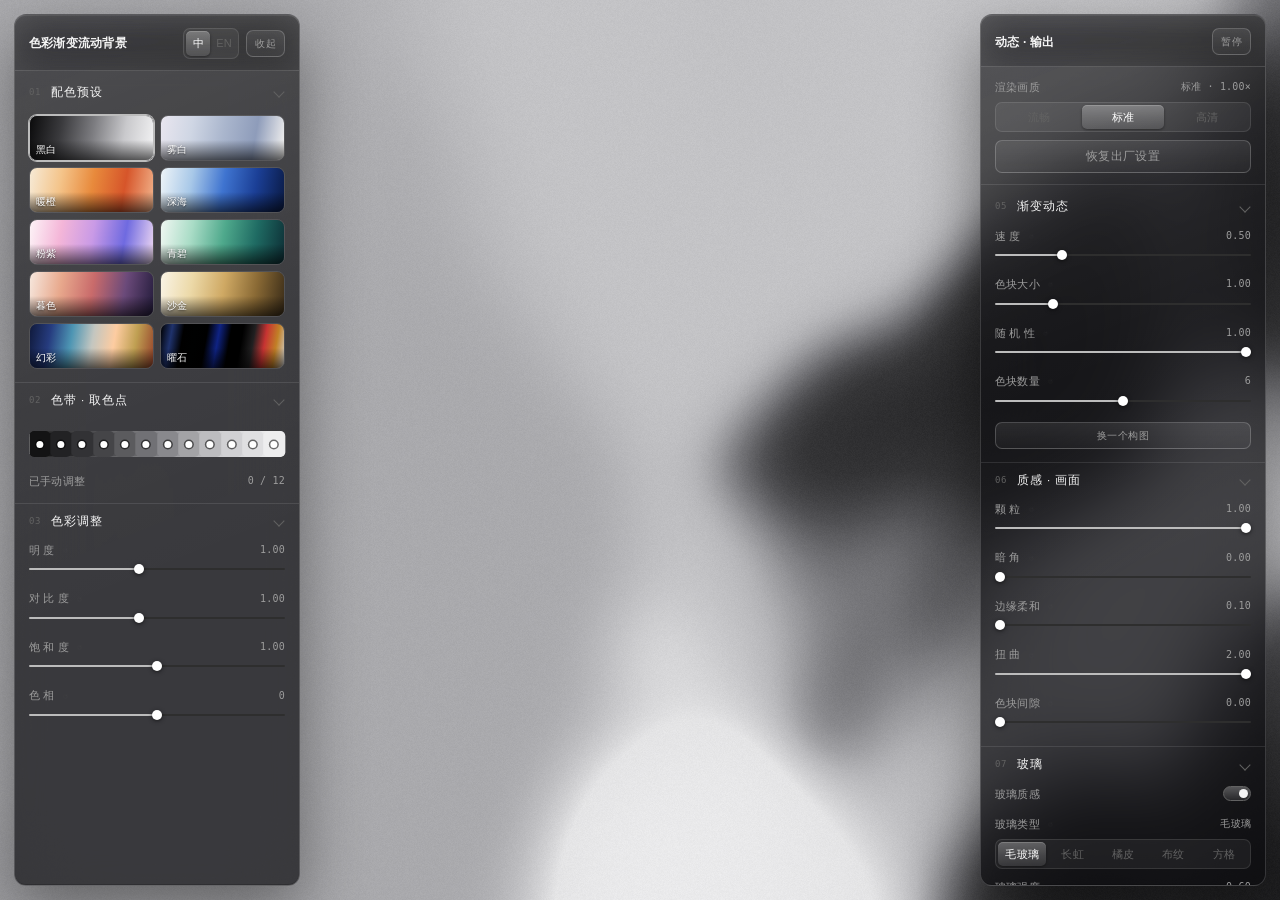
==== commit ffb364f0: "移动端适配：窄屏单面板 + 默认先看画面 - ≤900px 时面板占满宽度、同一时刻只显示一个，头部按钮互切（色彩/动态） - 手机首次打开默认收起面板，先看到完整画面 - 修复单文件版里 GF 重复" ====
--- a/gradient-flow.html
+++ b/gradient-flow.html
@@ -436,11 +436,15 @@
 #hud.on { opacity: 1; }
 
 /* ---------------------------------------------------------------- 窄屏 */
+/* 手机宽度放不下并排的两个面板：让面板占满可用宽度，并且同一时刻只显示一个
+   （头部那个 .mob-switch 按钮负责互切）。.mobOff 只在窄屏里有定义，
+   桌面端即使带着这个 class 也不受影响。 */
+.mob-switch { display: none; }
 @media (max-width: 900px) {
-  .panel { width: 264px; }
-  #panelL, #panelR { top: auto; bottom: 14px; height: min(66vh, 520px); }
-  #panelL { left: 14px; }
-  #panelR { right: 14px; }
+  .panel { width: min(calc(100vw - 20px), 430px); }
+  #panelL, #panelR { top: auto; bottom: 10px; height: min(64vh, 560px); left: 10px; right: 10px; }
+  .mob-switch { display: inline-flex; }
+  .mobOff { display: none; }
 }
 @media (prefers-reduced-motion: reduce) {
   * { transition-duration: .01ms !important; animation-duration: .01ms !important; }
@@ -471,6 +475,7 @@
       <button type="button" data-val="zh" aria-pressed="true" title="中文">中</button>
       <button type="button" data-val="en" aria-pressed="false" title="English">EN</button>
     </div>
+    <button class="btn sm mob-switch" id="mobNext" data-i18n="mobMotion">动态 ›</button>
     <button class="btn sm" id="collapseAll" data-i18n="collapse" data-i18n-title="tCollapse"
             title="收起两侧面板（Tab）">收起</button>
   </div>
@@ -521,6 +526,7 @@
   <div class="panel-head">
     <h1 data-i18n="appTitleR">动态 · 输出</h1>
     <span class="sp"></span>
+    <button class="btn sm mob-switch" id="mobPrev" data-i18n="mobColor">‹ 色彩</button>
     <button class="btn sm" id="pause" data-i18n="pause" data-i18n-title="tPause" title="空格键播放 / 暂停">暂停</button>
   </div>
 
@@ -704,6 +710,7 @@
     docTitle: '色彩渐变流动背景',
     appTitleL: '色彩渐变流动背景', appTitleR: '动态 · 输出',
     collapse: '收起', panelChip: '‹ 显示面板 ›', langLabel: '语言 / Language',
+    mobMotion: '动态 ›', mobColor: '‹ 色彩',
     pause: '暂停', play: '播放',
     tCollapse: '收起两侧面板（Tab）', tPause: '空格键播放 / 暂停',
     tFactory: '色带 / 调色 / 动态 / 质感 全部回到出厂默认', tReseed: '重新抽一次构图（换一套随机种子）',
@@ -743,6 +750,7 @@
     docTitle: 'Gradient Flow',
     appTitleL: 'Gradient Flow', appTitleR: 'Motion · Output',
     collapse: 'Collapse', panelChip: '‹ Show panel ›', langLabel: 'Language',
+    mobMotion: 'Motion ›', mobColor: '‹ Colour',
     pause: 'Pause', play: 'Play',
     tCollapse: 'Collapse both panels (Tab)', tPause: 'Space to play / pause',
     tFactory: 'Reset band / grade / motion / texture to factory defaults', tReseed: 'Draw a new layout (new random seed)',
@@ -2477,16 +2485,28 @@
 /* 面板收起 / 展开：一个按钮控两侧（particle-pointcloud 的做法），
    收起后右下角出现一个"面板"chip 唤回。 */
 let uiHidden = false;
+/* 窄屏（手机）：两个面板放不下，同一时刻只显示一个，用头部的 .mob-switch 互切。
+   桌面端完全不受影响：按钮被 CSS 隐藏，mobOff 也只在窄屏的媒体查询里才有定义。 */
+const isNarrow = () => matchMedia('(max-width: 900px)').matches;
+function mobShow(which) {
+  if (!isNarrow()) return;
+  $('panelL').classList.toggle('mobOff', which === 'R');
+  $('panelR').classList.toggle('mobOff', which === 'L');
+}
+
 function setPanelsHidden(hidden) {
   uiHidden = hidden;
   $('panelL').classList.toggle('collapsed', hidden);
   $('panelR').classList.toggle('collapsed', hidden);
   $('toggleBtn').classList.toggle('show', hidden);
+  if (!hidden && isNarrow()) mobShow('L');   /* 窄屏展开时先给色彩面板 */
   syncMini();
 }
 const panelsHidden = () => $('panelL').classList.contains('collapsed');
 $('collapseAll').addEventListener('click', () => setPanelsHidden(true));
 $('toggleBtn').addEventListener('click', () => setPanelsHidden(false));
+$('mobNext').addEventListener('click', () => mobShow('R'));
+$('mobPrev').addEventListener('click', () => mobShow('L'));
 
 function syncMini() {
   $('hud').classList.toggle('on', panelsHidden());   // HUD 只在收起面板时显示
@@ -3067,6 +3087,8 @@
   /* 面板玻璃浓度：先把保守值（最实）写上去，首帧取样后再按底亮度放开 */
   applyPanelA();
   setPaused(state.paused);
+  /* 手机上先给画面：默认收起两侧面板，点右下角「显示面板」再展开 */
+  if (isNarrow()) setPanelsHidden(true);
   const rt = $('recTxt'); if (rt) rt.textContent = recTextNow();
 
   rebuildLUT();
